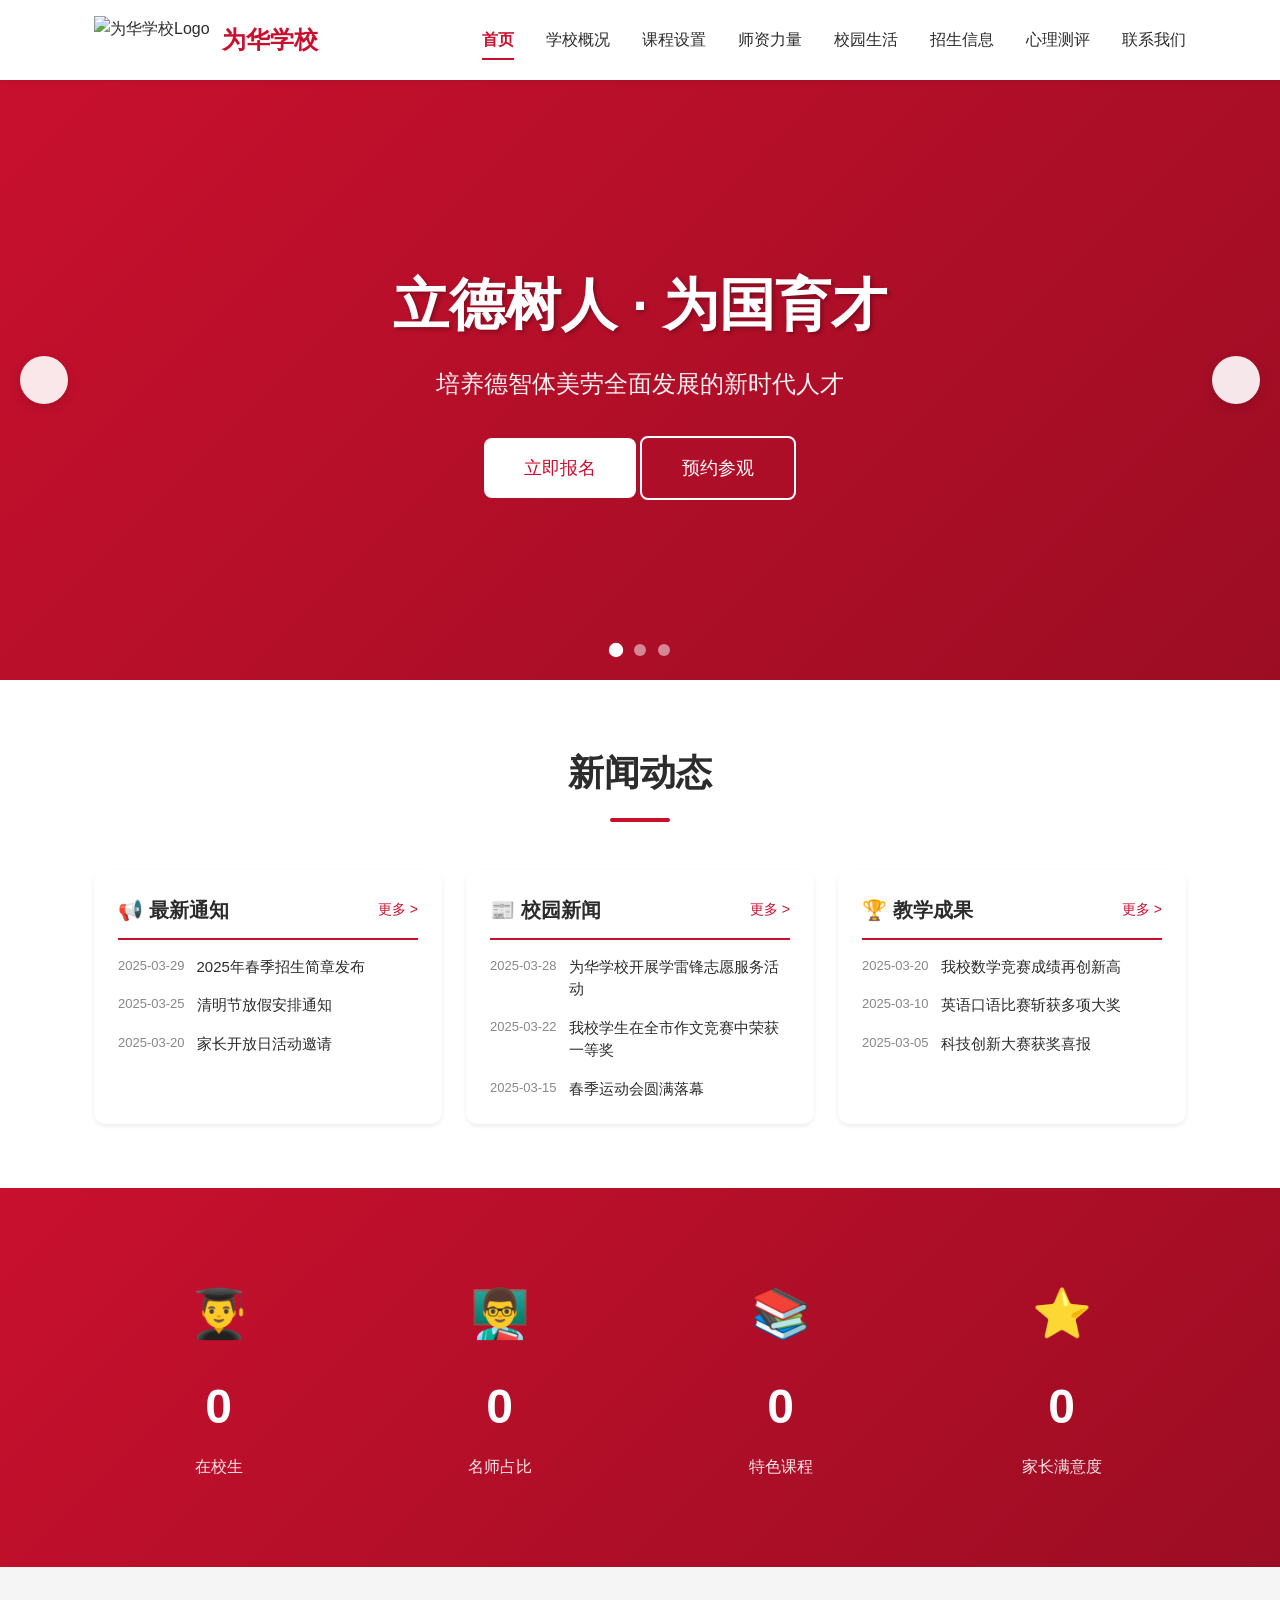
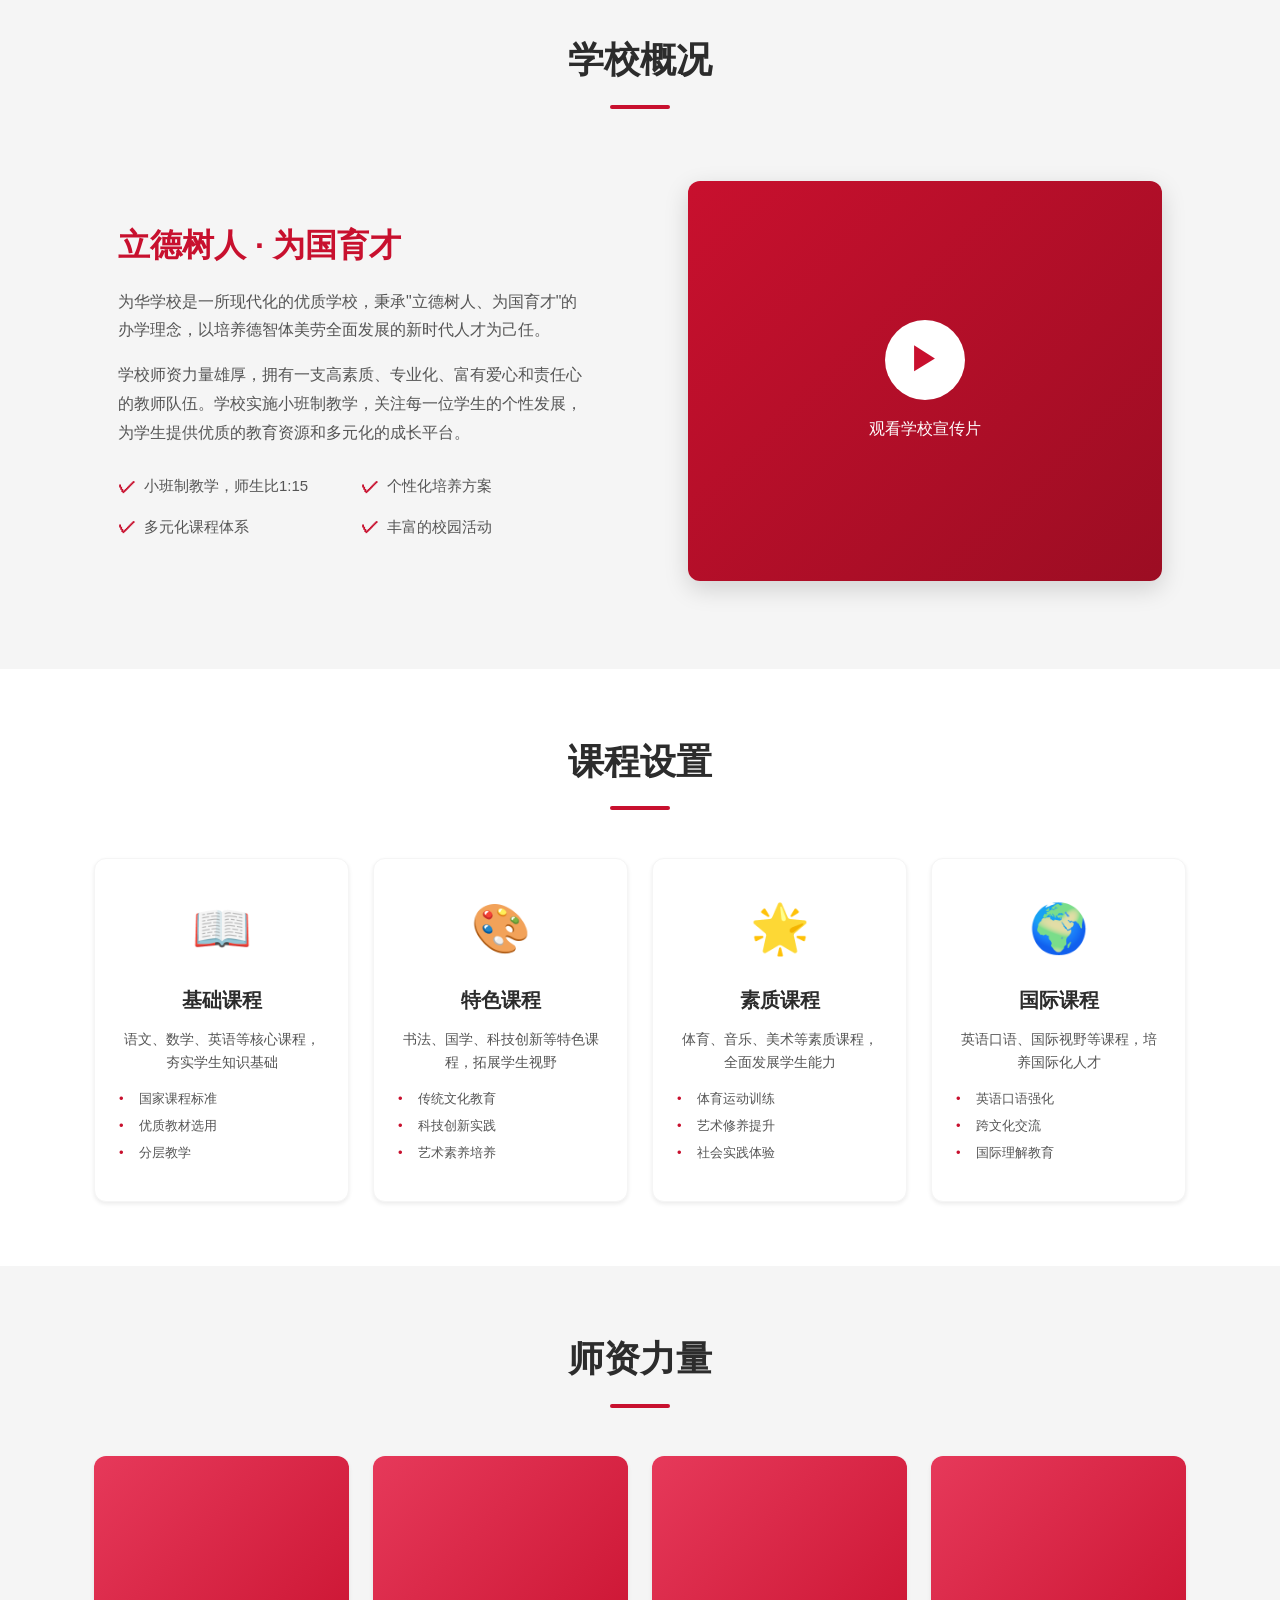
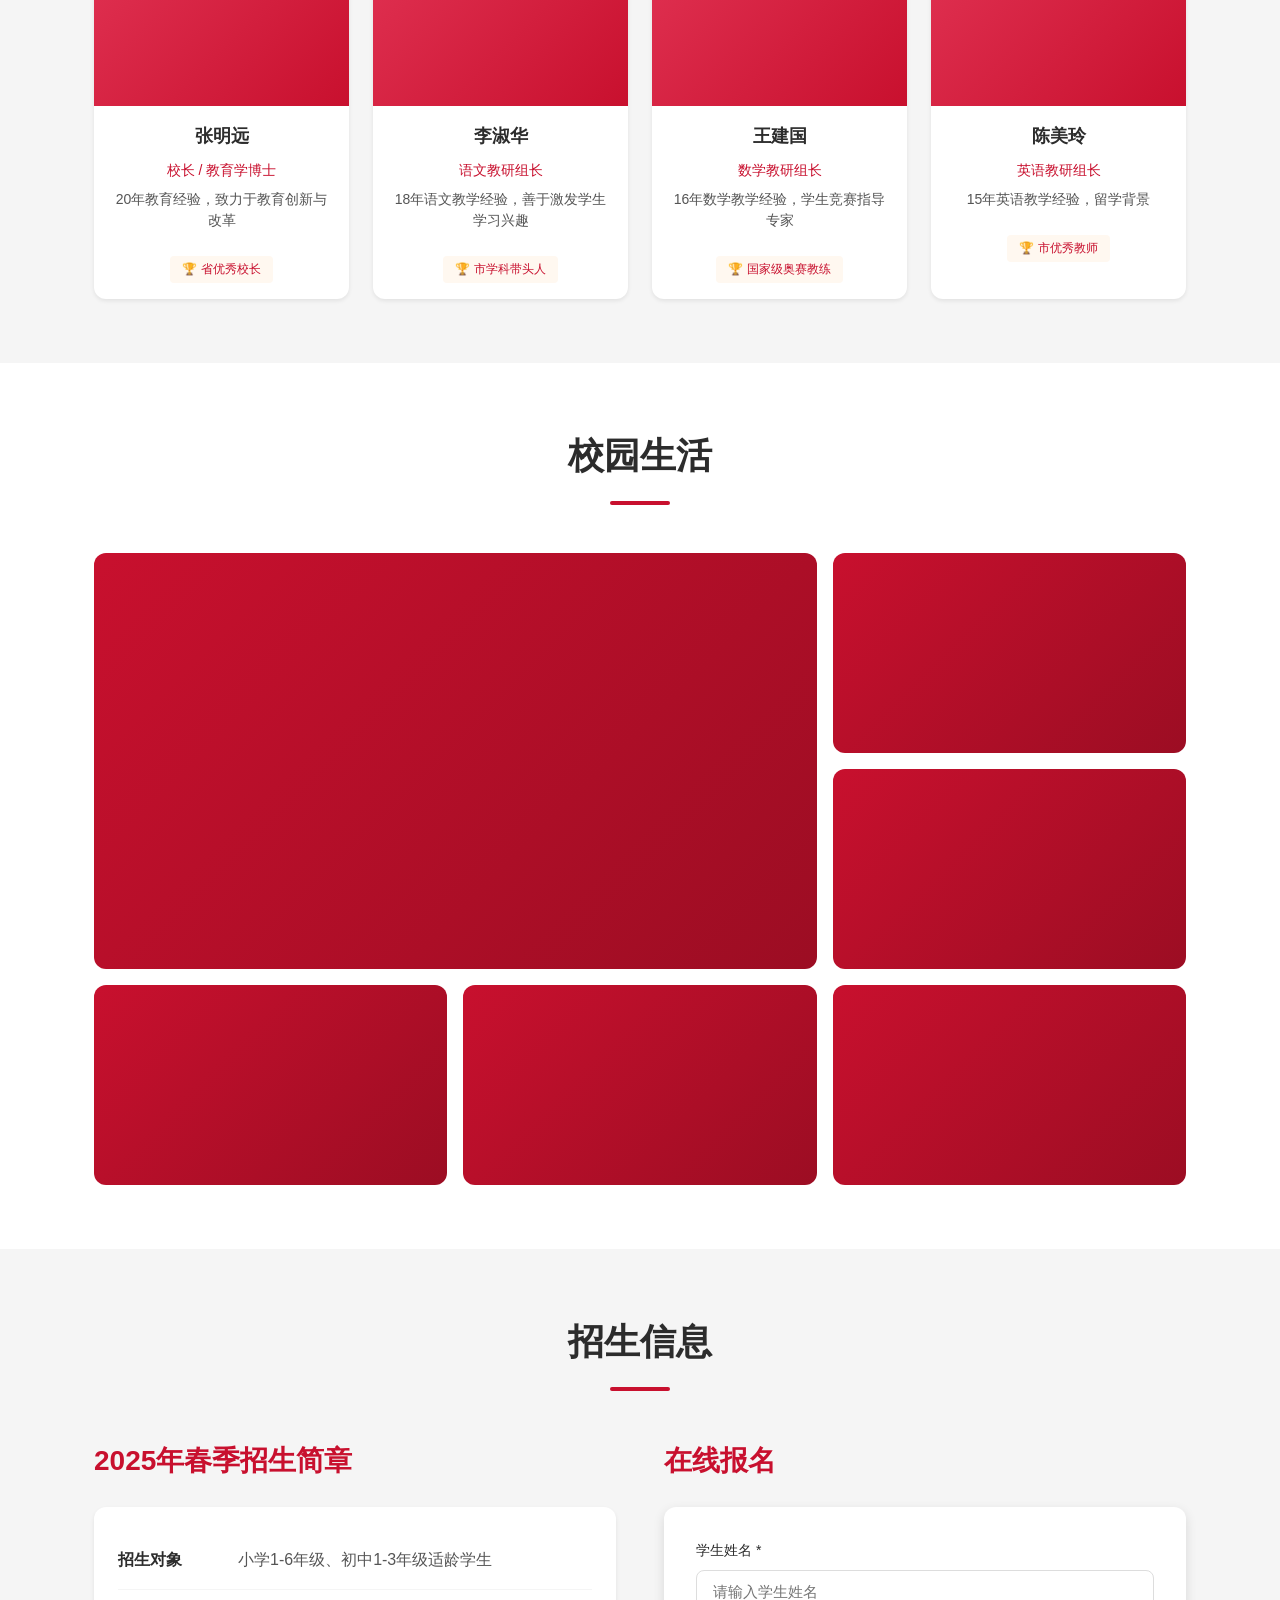
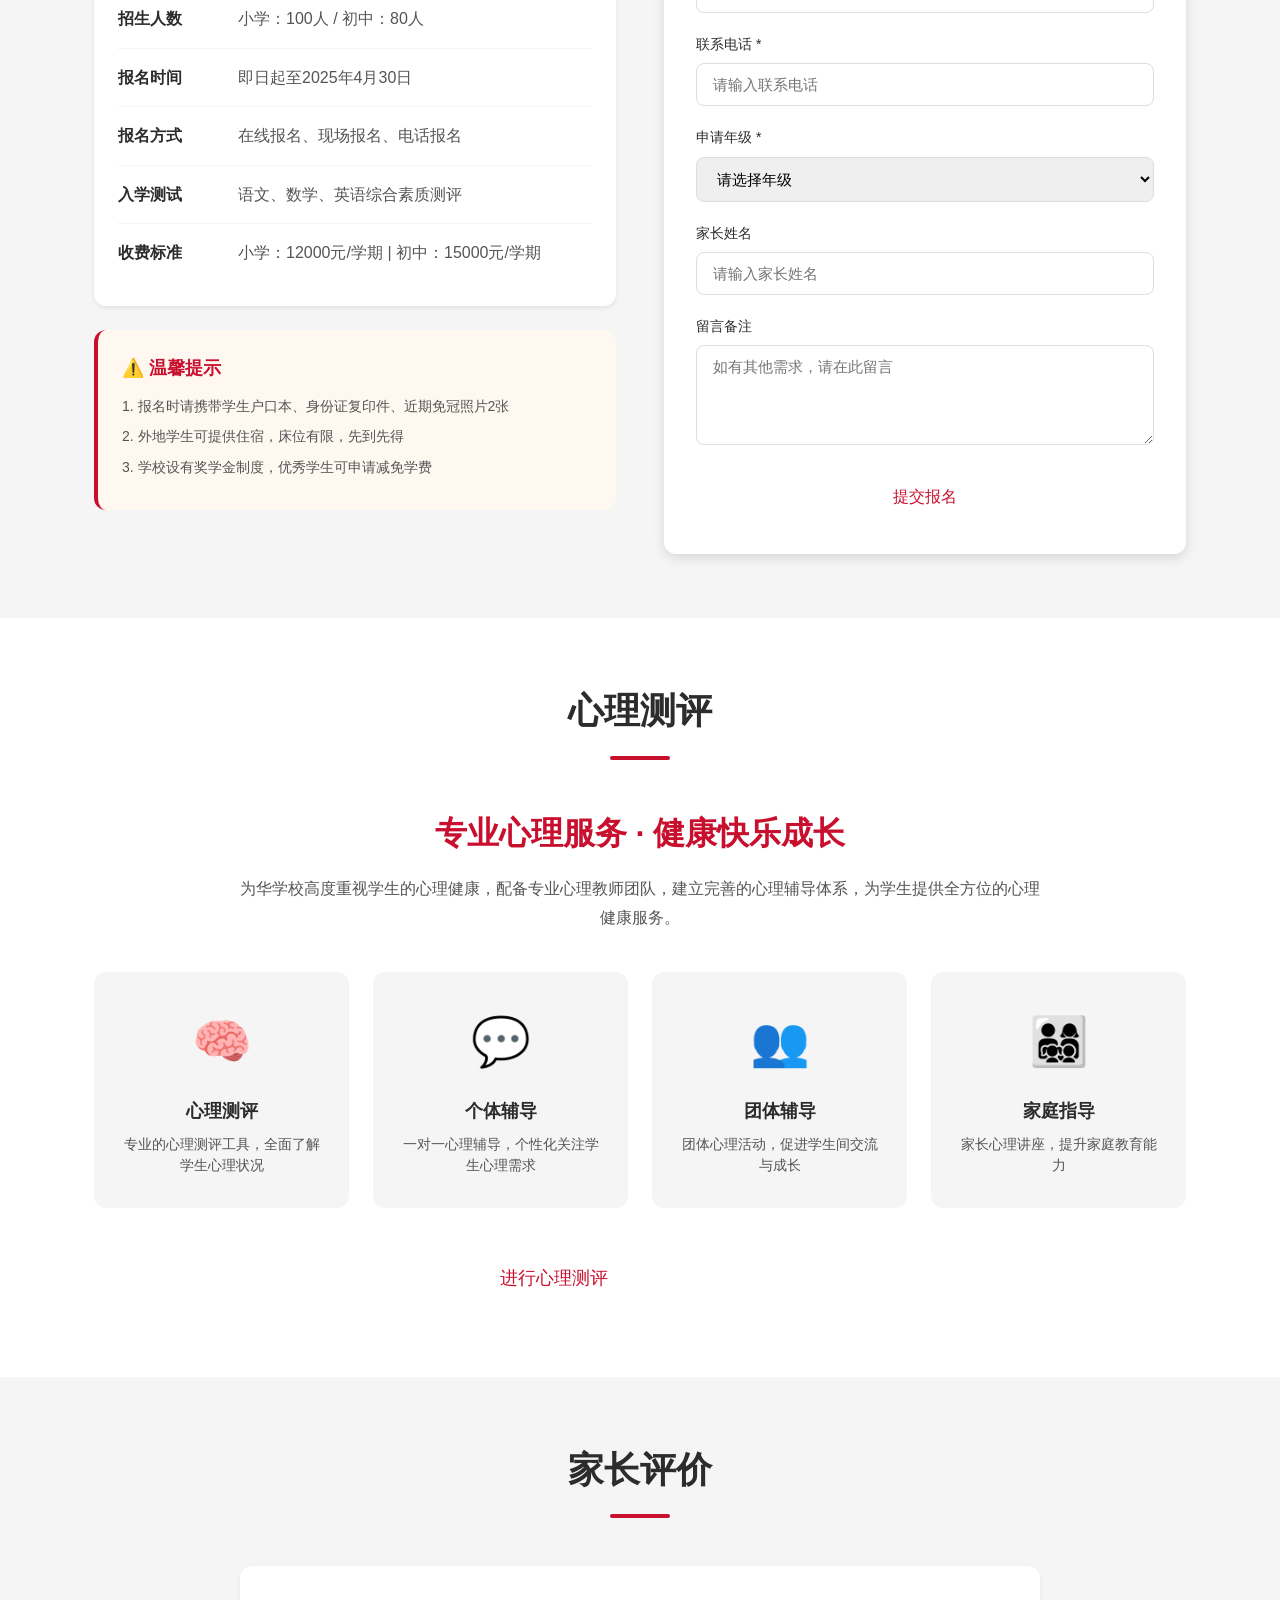
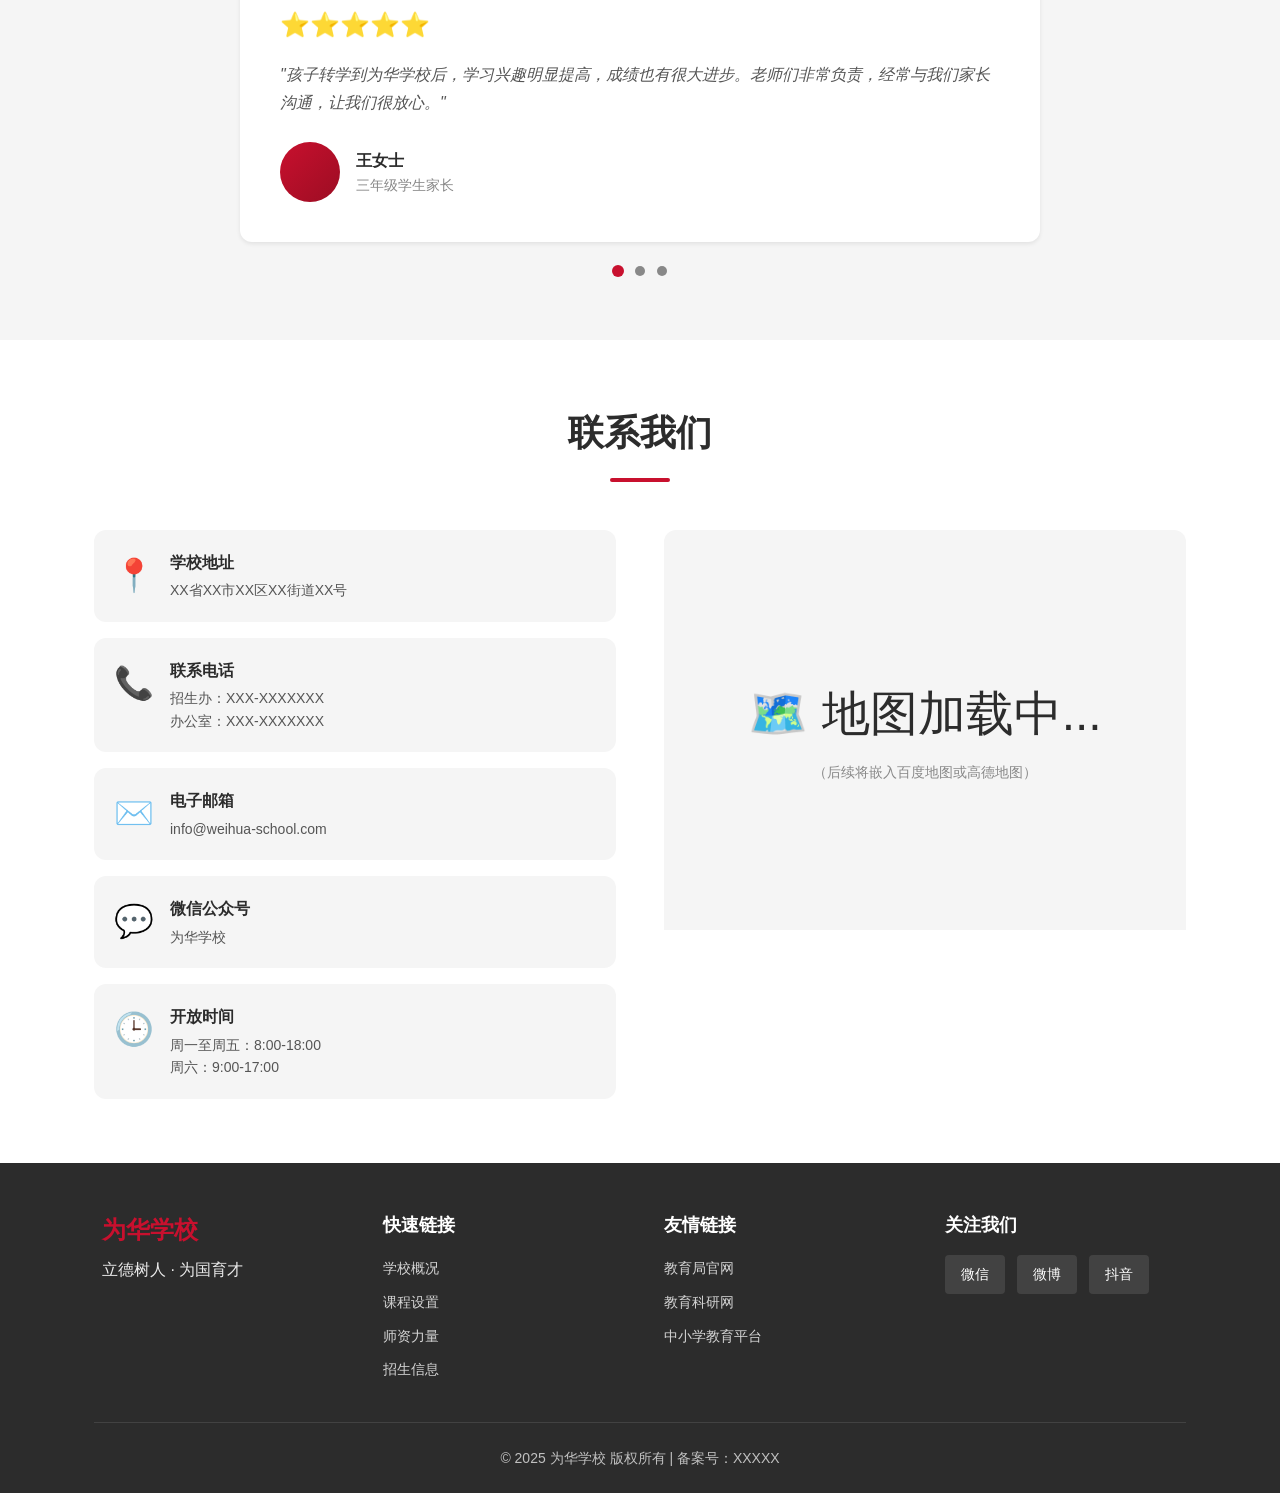
==== index.html @ 9721dfe8 "Initial commit: 为华学校官网" ====
<!DOCTYPE html>
<html lang="zh-CN">
<head>
    <meta charset="UTF-8">
    <meta name="viewport" content="width=device-width, initial-scale=1.0">
    <title>为华学校 - 立德树人 为国育才</title>
    <meta name="description" content="为华学校秉承立德树人、为国育才的办学理念，致力于培养德智体美劳全面发展的优秀人才。">
    <link rel="stylesheet" href="css/style.css">
    <link rel="stylesheet" href="css/animations.css">
    <link rel="stylesheet" href="css/responsive.css">
</head>
<body>
    <!-- 导航栏 -->
    <nav class="navbar">
        <div class="container">
            <div class="logo">
                <img src="为华logo（方形透明）.png" alt="为华学校Logo">
                <span class="logo-text">为华学校</span>
            </div>
            <ul class="nav-menu">
                <li><a href="#" class="nav-link active">首页</a></li>
                <li><a href="#" class="nav-link">学校概况</a></li>
                <li><a href="#" class="nav-link">课程设置</a></li>
                <li><a href="#" class="nav-link">师资力量</a></li>
                <li><a href="#" class="nav-link">校园生活</a></li>
                <li><a href="#" class="nav-link">招生信息</a></li>
                <li><a href="#" class="nav-link">心理测评</a></li>
                <li><a href="#" class="nav-link">联系我们</a></li>
            </ul>
            <button class="mobile-menu-btn">
                <span></span>
                <span></span>
                <span></span>
            </button>
        </div>
    </nav>

    <!-- 大幅轮播图 -->
    <section class="hero-slider">
        <div class="slider-container">
            <div class="slide active">
                <div class="slide-bg"></div>
                <div class="slide-content">
                    <h1 class="slide-title">立德树人 · 为国育才</h1>
                    <p class="slide-subtitle">培养德智体美劳全面发展的新时代人才</p>
                    <a href="#admissions" class="btn btn-primary btn-lg">立即报名</a>
                    <a href="#" class="btn btn-secondary btn-lg">预约参观</a>
                </div>
            </div>
            <div class="slide">
                <div class="slide-bg"></div>
                <div class="slide-content">
                    <h1 class="slide-title">优质教育 · 奠基未来</h1>
                    <p class="slide-subtitle">小班制教学，个性化培养，成就卓越人生</p>
                    <a href="#courses" class="btn btn-primary btn-lg">了解课程</a>
                    <a href="#" class="btn btn-secondary btn-lg">预约参观</a>
                </div>
            </div>
            <div class="slide">
                <div class="slide-bg"></div>
                <div class="slide-content">
                    <h1 class="slide-title">快乐成长 · 全面发展</h1>
                    <p class="slide-subtitle">丰富的校园活动，多元的成长平台</p>
                    <a href="#campus-life" class="btn btn-primary btn-lg">校园生活</a>
                    <a href="#" class="btn btn-secondary btn-lg">预约参观</a>
                </div>
            </div>
        </div>
        <div class="slider-dots">
            <span class="dot active"></span>
            <span class="dot"></span>
            <span class="dot"></span>
        </div>
        <div class="slider-arrows">
            <button class="arrow prev"><i></i></button>
            <button class="arrow next"><i></i></button>
        </div>
    </section>

    <!-- 新闻动态 -->
    <section class="news-section">
        <div class="container">
            <div class="section-header">
                <h2 class="section-title">新闻动态</h2>
                <div class="section-line"></div>
            </div>
            <div class="news-grid">
                <div class="news-column">
                    <div class="news-column-header">
                        <h3>📢 最新通知</h3>
                        <a href="#" class="more-link">更多 ></a>
                    </div>
                    <ul class="news-list">
                        <li class="news-item">
                            <span class="news-date">2025-03-29</span>
                            <a href="#" class="news-title">2025年春季招生简章发布</a>
                        </li>
                        <li class="news-item">
                            <span class="news-date">2025-03-25</span>
                            <a href="#" class="news-title">清明节放假安排通知</a>
                        </li>
                        <li class="news-item">
                            <span class="news-date">2025-03-20</span>
                            <a href="#" class="news-title">家长开放日活动邀请</a>
                        </li>
                    </ul>
                </div>
                <div class="news-column">
                    <div class="news-column-header">
                        <h3>📰 校园新闻</h3>
                        <a href="#" class="more-link">更多 ></a>
                    </div>
                    <ul class="news-list">
                        <li class="news-item">
                            <span class="news-date">2025-03-28</span>
                            <a href="#" class="news-title">为华学校开展学雷锋志愿服务活动</a>
                        </li>
                        <li class="news-item">
                            <span class="news-date">2025-03-22</span>
                            <a href="#" class="news-title">我校学生在全市作文竞赛中荣获一等奖</a>
                        </li>
                        <li class="news-item">
                            <span class="news-date">2025-03-15</span>
                            <a href="#" class="news-title">春季运动会圆满落幕</a>
                        </li>
                    </ul>
                </div>
                <div class="news-column">
                    <div class="news-column-header">
                        <h3>🏆 教学成果</h3>
                        <a href="#" class="more-link">更多 ></a>
                    </div>
                    <ul class="news-list">
                        <li class="news-item">
                            <span class="news-date">2025-03-20</span>
                            <a href="#" class="news-title">我校数学竞赛成绩再创新高</a>
                        </li>
                        <li class="news-item">
                            <span class="news-date">2025-03-10</span>
                            <a href="#" class="news-title">英语口语比赛斩获多项大奖</a>
                        </li>
                        <li class="news-item">
                            <span class="news-date">2025-03-05</span>
                            <a href="#" class="news-title">科技创新大赛获奖喜报</a>
                        </li>
                    </ul>
                </div>
            </div>
        </div>
    </section>

    <!-- 数据展示 -->
    <section class="stats-section">
        <div class="container">
            <div class="stats-grid">
                <div class="stat-card">
                    <div class="stat-icon">👨‍🎓</div>
                    <div class="stat-number" data-target="500">0</div>
                    <div class="stat-label">在校生</div>
                </div>
                <div class="stat-card">
                    <div class="stat-icon">👨‍🏫</div>
                    <div class="stat-number" data-target="100">0</div>
                    <div class="stat-label">名师占比</div>
                </div>
                <div class="stat-card">
                    <div class="stat-icon">📚</div>
                    <div class="stat-number" data-target="50">0</div>
                    <div class="stat-label">特色课程</div>
                </div>
                <div class="stat-card">
                    <div class="stat-icon">⭐</div>
                    <div class="stat-number" data-target="98">0</div>
                    <div class="stat-label">家长满意度</div>
                </div>
            </div>
        </div>
    </section>

    <!-- 学校简介 -->
    <section class="about-section">
        <div class="container">
            <div class="section-header">
                <h2 class="section-title">学校概况</h2>
                <div class="section-line"></div>
            </div>
            <div class="about-content">
                <div class="about-text">
                    <h3 class="about-subtitle">立德树人 · 为国育才</h3>
                    <p>为华学校是一所现代化的优质学校，秉承"立德树人、为国育才"的办学理念，以培养德智体美劳全面发展的新时代人才为己任。</p>
                    <p>学校师资力量雄厚，拥有一支高素质、专业化、富有爱心和责任心的教师队伍。学校实施小班制教学，关注每一位学生的个性发展，为学生提供优质的教育资源和多元化的成长平台。</p>
                    <div class="about-features">
                        <div class="feature-item">
                            <span class="feature-icon">✓</span>
                            <span>小班制教学，师生比1:15</span>
                        </div>
                        <div class="feature-item">
                            <span class="feature-icon">✓</span>
                            <span>个性化培养方案</span>
                        </div>
                        <div class="feature-item">
                            <span class="feature-icon">✓</span>
                            <span>多元化课程体系</span>
                        </div>
                        <div class="feature-item">
                            <span class="feature-icon">✓</span>
                            <span>丰富的校园活动</span>
                        </div>
                    </div>
                </div>
                <div class="about-video">
                    <div class="video-placeholder">
                        <div class="play-button">▶</div>
                        <p>观看学校宣传片</p>
                    </div>
                </div>
            </div>
        </div>
    </section>

    <!-- 课程体系 -->
    <section class="courses-section">
        <div class="container">
            <div class="section-header">
                <h2 class="section-title">课程设置</h2>
                <div class="section-line"></div>
            </div>
            <div class="courses-grid">
                <div class="course-card">
                    <div class="course-icon">📖</div>
                    <h3 class="course-title">基础课程</h3>
                    <p class="course-desc">语文、数学、英语等核心课程，夯实学生知识基础</p>
                    <ul class="course-list">
                        <li>国家课程标准</li>
                        <li>优质教材选用</li>
                        <li>分层教学</li>
                    </ul>
                </div>
                <div class="course-card">
                    <div class="course-icon">🎨</div>
                    <h3 class="course-title">特色课程</h3>
                    <p class="course-desc">书法、国学、科技创新等特色课程，拓展学生视野</p>
                    <ul class="course-list">
                        <li>传统文化教育</li>
                        <li>科技创新实践</li>
                        <li>艺术素养培养</li>
                    </ul>
                </div>
                <div class="course-card">
                    <div class="course-icon">🌟</div>
                    <h3 class="course-title">素质课程</h3>
                    <p class="course-desc">体育、音乐、美术等素质课程，全面发展学生能力</p>
                    <ul class="course-list">
                        <li>体育运动训练</li>
                        <li>艺术修养提升</li>
                        <li>社会实践体验</li>
                    </ul>
                </div>
                <div class="course-card">
                    <div class="course-icon">🌍</div>
                    <h3 class="course-title">国际课程</h3>
                    <p class="course-desc">英语口语、国际视野等课程，培养国际化人才</p>
                    <ul class="course-list">
                        <li>英语口语强化</li>
                        <li>跨文化交流</li>
                        <li>国际理解教育</li>
                    </ul>
                </div>
            </div>
        </div>
    </section>

    <!-- 师资力量 -->
    <section class="teachers-section">
        <div class="container">
            <div class="section-header">
                <h2 class="section-title">师资力量</h2>
                <div class="section-line"></div>
            </div>
            <div class="teachers-grid">
                <div class="teacher-card">
                    <div class="teacher-photo"></div>
                    <h3 class="teacher-name">张明远</h3>
                    <p class="teacher-title">校长 / 教育学博士</p>
                    <p class="teacher-desc">20年教育经验，致力于教育创新与改革</p>
                    <div class="teacher-awards">
                        <span>🏆 省优秀校长</span>
                    </div>
                </div>
                <div class="teacher-card">
                    <div class="teacher-photo"></div>
                    <h3 class="teacher-name">李淑华</h3>
                    <p class="teacher-title">语文教研组长</p>
                    <p class="teacher-desc">18年语文教学经验，善于激发学生学习兴趣</p>
                    <div class="teacher-awards">
                        <span>🏆 市学科带头人</span>
                    </div>
                </div>
                <div class="teacher-card">
                    <div class="teacher-photo"></div>
                    <h3 class="teacher-name">王建国</h3>
                    <p class="teacher-title">数学教研组长</p>
                    <p class="teacher-desc">16年数学教学经验，学生竞赛指导专家</p>
                    <div class="teacher-awards">
                        <span>🏆 国家级奥赛教练</span>
                    </div>
                </div>
                <div class="teacher-card">
                    <div class="teacher-photo"></div>
                    <h3 class="teacher-name">陈美玲</h3>
                    <p class="teacher-title">英语教研组长</p>
                    <p class="teacher-desc">15年英语教学经验，留学背景</p>
                    <div class="teacher-awards">
                        <span>🏆 市优秀教师</span>
                    </div>
                </div>
            </div>
        </div>
    </section>

    <!-- 校园生活 -->
    <section class="campus-life-section">
        <div class="container">
            <div class="section-header">
                <h2 class="section-title">校园生活</h2>
                <div class="section-line"></div>
            </div>
            <div class="campus-gallery">
                <div class="gallery-item large">
                    <div class="gallery-image"></div>
                    <div class="gallery-caption">春季运动会</div>
                </div>
                <div class="gallery-item">
                    <div class="gallery-image"></div>
                    <div class="gallery-caption">文艺汇演</div>
                </div>
                <div class="gallery-item">
                    <div class="gallery-image"></div>
                    <div class="gallery-caption">科技创新大赛</div>
                </div>
                <div class="gallery-item">
                    <div class="gallery-image"></div>
                    <div class="gallery-caption">国学诵读</div>
                </div>
                <div class="gallery-item">
                    <div class="gallery-image"></div>
                    <div class="gallery-caption">社团活动</div>
                </div>
                <div class="gallery-item">
                    <div class="gallery-image"></div>
                    <div class="gallery-caption">社会实践</div>
                </div>
            </div>
        </div>
    </section>

    <!-- 招生信息 -->
    <section class="admissions-section" id="admissions">
        <div class="container">
            <div class="section-header">
                <h2 class="section-title">招生信息</h2>
                <div class="section-line"></div>
            </div>
            <div class="admissions-content">
                <div class="admissions-info">
                    <h3 class="admissions-subtitle">2025年春季招生简章</h3>
                    <div class="admissions-table">
                        <div class="table-row">
                            <div class="table-label">招生对象</div>
                            <div class="table-value">小学1-6年级、初中1-3年级适龄学生</div>
                        </div>
                        <div class="table-row">
                            <div class="table-label">招生人数</div>
                            <div class="table-value">小学：100人 / 初中：80人</div>
                        </div>
                        <div class="table-row">
                            <div class="table-label">报名时间</div>
                            <div class="table-value">即日起至2025年4月30日</div>
                        </div>
                        <div class="table-row">
                            <div class="table-label">报名方式</div>
                            <div class="table-value">在线报名、现场报名、电话报名</div>
                        </div>
                        <div class="table-row">
                            <div class="table-label">入学测试</div>
                            <div class="table-value">语文、数学、英语综合素质测评</div>
                        </div>
                        <div class="table-row">
                            <div class="table-label">收费标准</div>
                            <div class="table-value">小学：12000元/学期 | 初中：15000元/学期</div>
                        </div>
                    </div>
                    <div class="admissions-notice">
                        <h4 class="notice-title">⚠️ 温馨提示</h4>
                        <p>1. 报名时请携带学生户口本、身份证复印件、近期免冠照片2张</p>
                        <p>2. 外地学生可提供住宿，床位有限，先到先得</p>
                        <p>3. 学校设有奖学金制度，优秀学生可申请减免学费</p>
                    </div>
                </div>
                <div class="admissions-form">
                    <h3 class="admissions-subtitle">在线报名</h3>
                    <form class="form">
                        <div class="form-group">
                            <label class="form-label">学生姓名 *</label>
                            <input type="text" class="form-input" placeholder="请输入学生姓名" required>
                        </div>
                        <div class="form-group">
                            <label class="form-label">联系电话 *</label>
                            <input type="tel" class="form-input" placeholder="请输入联系电话" required>
                        </div>
                        <div class="form-group">
                            <label class="form-label">申请年级 *</label>
                            <select class="form-select" required>
                                <option value="">请选择年级</option>
                                <option value="grade1">小学一年级</option>
                                <option value="grade2">小学二年级</option>
                                <option value="grade3">小学三年级</option>
                                <option value="grade4">小学四年级</option>
                                <option value="grade5">小学五年级</option>
                                <option value="grade6">小学六年级</option>
                                <option value="grade7">初中一年级</option>
                                <option value="grade8">初中二年级</option>
                                <option value="grade9">初中三年级</option>
                            </select>
                        </div>
                        <div class="form-group">
                            <label class="form-label">家长姓名</label>
                            <input type="text" class="form-input" placeholder="请输入家长姓名">
                        </div>
                        <div class="form-group">
                            <label class="form-label">留言备注</label>
                            <textarea class="form-textarea" placeholder="如有其他需求，请在此留言"></textarea>
                        </div>
                        <button type="submit" class="btn btn-primary btn-block">提交报名</button>
                    </form>
                </div>
            </div>
        </div>
    </section>

    <!-- 心理健康 -->
    <section class="psych-section">
        <div class="container">
            <div class="section-header">
                <h2 class="section-title">心理测评</h2>
                <div class="section-line"></div>
            </div>
            <div class="psych-content">
                <div class="psych-intro">
                    <h3 class="psych-subtitle">专业心理服务 · 健康快乐成长</h3>
                    <p>为华学校高度重视学生的心理健康，配备专业心理教师团队，建立完善的心理辅导体系，为学生提供全方位的心理健康服务。</p>
                </div>
                <div class="psych-features">
                    <div class="psych-feature">
                        <div class="psych-icon">🧠</div>
                        <h4 class="psych-feature-title">心理测评</h4>
                        <p class="psych-feature-desc">专业的心理测评工具，全面了解学生心理状况</p>
                    </div>
                    <div class="psych-feature">
                        <div class="psych-icon">💬</div>
                        <h4 class="psych-feature-title">个体辅导</h4>
                        <p class="psych-feature-desc">一对一心理辅导，个性化关注学生心理需求</p>
                    </div>
                    <div class="psych-feature">
                        <div class="psych-icon">👥</div>
                        <h4 class="psych-feature-title">团体辅导</h4>
                        <p class="psych-feature-desc">团体心理活动，促进学生间交流与成长</p>
                    </div>
                    <div class="psych-feature">
                        <div class="psych-icon">👨‍👩‍👧‍👦</div>
                        <h4 class="psych-feature-title">家庭指导</h4>
                        <p class="psych-feature-desc">家长心理讲座，提升家庭教育能力</p>
                    </div>
                </div>
                <div class="psych-cta">
                    <a href="#" class="btn btn-primary btn-lg">进行心理测评</a>
                    <a href="#" class="btn btn-secondary btn-lg">预约咨询</a>
                </div>
            </div>
        </div>
    </section>

    <!-- 家长评价 -->
    <section class="reviews-section">
        <div class="container">
            <div class="section-header">
                <h2 class="section-title">家长评价</h2>
                <div class="section-line"></div>
            </div>
            <div class="reviews-slider">
                <div class="review-card active">
                    <div class="review-stars">⭐⭐⭐⭐⭐</div>
                    <p class="review-text">"孩子转学到为华学校后，学习兴趣明显提高，成绩也有很大进步。老师们非常负责，经常与我们家长沟通，让我们很放心。"</p>
                    <div class="review-author">
                        <div class="review-avatar"></div>
                        <div class="review-info">
                            <div class="review-name">王女士</div>
                            <div class="review-role">三年级学生家长</div>
                        </div>
                    </div>
                </div>
                <div class="review-card">
                    <div class="review-stars">⭐⭐⭐⭐⭐</div>
                    <p class="review-text">"学校的心理辅导工作做得非常好，孩子之前比较内向，现在变得开朗自信了很多。感谢学校老师的耐心引导！"</p>
                    <div class="review-author">
                        <div class="review-avatar"></div>
                        <div class="review-info">
                            <div class="review-name">李先生</div>
                            <div class="review-role">五年级学生家长</div>
                        </div>
                    </div>
                </div>
                <div class="review-card">
                    <div class="review-stars">⭐⭐⭐⭐⭐</div>
                    <p class="review-text">"学校的课程设置很丰富，不仅注重学习成绩，还培养孩子的综合素质。孩子在学校的各种活动中收获很多。"</p>
                    <div class="review-author">
                        <div class="review-avatar"></div>
                        <div class="review-info">
                            <div class="review-name">张女士</div>
                            <div class="review-role">初中二年级学生家长</div>
                        </div>
                    </div>
                </div>
            </div>
            <div class="reviews-dots">
                <span class="review-dot active"></span>
                <span class="review-dot"></span>
                <span class="review-dot"></span>
            </div>
        </div>
    </section>

    <!-- 联系我们 -->
    <section class="contact-section">
        <div class="container">
            <div class="section-header">
                <h2 class="section-title">联系我们</h2>
                <div class="section-line"></div>
            </div>
            <div class="contact-content">
                <div class="contact-info">
                    <div class="contact-item">
                        <div class="contact-icon">📍</div>
                        <div class="contact-text">
                            <h4>学校地址</h4>
                            <p>XX省XX市XX区XX街道XX号</p>
                        </div>
                    </div>
                    <div class="contact-item">
                        <div class="contact-icon">📞</div>
                        <div class="contact-text">
                            <h4>联系电话</h4>
                            <p>招生办：XXX-XXXXXXX</p>
                            <p>办公室：XXX-XXXXXXX</p>
                        </div>
                    </div>
                    <div class="contact-item">
                        <div class="contact-icon">✉️</div>
                        <div class="contact-text">
                            <h4>电子邮箱</h4>
                            <p>info@weihua-school.com</p>
                        </div>
                    </div>
                    <div class="contact-item">
                        <div class="contact-icon">💬</div>
                        <div class="contact-text">
                            <h4>微信公众号</h4>
                            <p>为华学校</p>
                        </div>
                    </div>
                    <div class="contact-item">
                        <div class="contact-icon">🕒</div>
                        <div class="contact-text">
                            <h4>开放时间</h4>
                            <p>周一至周五：8:00-18:00</p>
                            <p>周六：9:00-17:00</p>
                        </div>
                    </div>
                </div>
                <div class="contact-map">
                    <div class="map-placeholder">
                        <p>🗺️ 地图加载中...</p>
                        <p class="map-hint">（后续将嵌入百度地图或高德地图）</p>
                    </div>
                </div>
            </div>
        </div>
    </section>

    <!-- 底部 -->
    <footer class="footer">
        <div class="container">
            <div class="footer-content">
                <div class="footer-section">
                    <h3 class="footer-title">为华学校</h3>
                    <p class="footer-desc">立德树人 · 为国育才</p>
                </div>
                <div class="footer-section">
                    <h4 class="footer-heading">快速链接</h4>
                    <ul class="footer-links">
                        <li><a href="#">学校概况</a></li>
                        <li><a href="#">课程设置</a></li>
                        <li><a href="#">师资力量</a></li>
                        <li><a href="#">招生信息</a></li>
                    </ul>
                </div>
                <div class="footer-section">
                    <h4 class="footer-heading">友情链接</h4>
                    <ul class="footer-links">
                        <li><a href="#">教育局官网</a></li>
                        <li><a href="#">教育科研网</a></li>
                        <li><a href="#">中小学教育平台</a></li>
                    </ul>
                </div>
                <div class="footer-section">
                    <h4 class="footer-heading">关注我们</h4>
                    <div class="footer-social">
                        <a href="#" class="social-link">微信</a>
                        <a href="#" class="social-link">微博</a>
                        <a href="#" class="social-link">抖音</a>
                    </div>
                </div>
            </div>
            <div class="footer-bottom">
                <p>&copy; 2025 为华学校 版权所有 | 备案号：XXXXX</p>
            </div>
        </div>
    </footer>

    <script src="js/slider.js"></script>
    <script src="js/counter.js"></script>
    <script>
        // 移动端菜单切换
        const mobileMenuBtn = document.querySelector('.mobile-menu-btn');
        const navMenu = document.querySelector('.nav-menu');
        
        mobileMenuBtn.addEventListener('click', () => {
            navMenu.classList.toggle('active');
            mobileMenuBtn.classList.toggle('active');
        });

        // 平滑滚动
        document.querySelectorAll('a[href^="#"]').forEach(anchor => {
            anchor.addEventListener('click', function (e) {
                e.preventDefault();
                const target = document.querySelector(this.getAttribute('href'));
                if (target) {
                    target.scrollIntoView({
                        behavior: 'smooth',
                        block: 'start'
                    });
                }
            });
        });

        // 导航栏滚动效果
        window.addEventListener('scroll', () => {
            const navbar = document.querySelector('.navbar');
            if (window.scrollY > 100) {
                navbar.classList.add('scrolled');
            } else {
                navbar.classList.remove('scrolled');
            }
        });

        // 表单提交
        document.querySelector('.form').addEventListener('submit', function(e) {
            e.preventDefault();
            alert('报名信息提交成功！我们将尽快与您联系。');
            this.reset();
        });

        // 评价轮播
        const reviewCards = document.querySelectorAll('.review-card');
        const reviewDots = document.querySelectorAll('.review-dot');
        let currentReview = 0;

        function showReview(index) {
            reviewCards.forEach((card, i) => {
                card.classList.toggle('active', i === index);
            });
            reviewDots.forEach((dot, i) => {
                dot.classList.toggle('active', i === index);
            });
        }

        reviewDots.forEach((dot, index) => {
            dot.addEventListener('click', () => {
                currentReview = index;
                showReview(currentReview);
            });
        });

        setInterval(() => {
            currentReview = (currentReview + 1) % reviewCards.length;
            showReview(currentReview);
        }, 5000);
    </script>
</body>
</html>
---- css/style.css ----
/* VI配色系统 */
:root {
    /* VI主色 - 中国红（标准国旗红） */
    --vi-red: #C8102E;
    --vi-red-dark: #9C0D23;
    --vi-red-light: #E6395A;
    --vi-gold: #FFD700;
    
    /* 中性色 */
    --text-dark: #2C2C2C;
    --text-medium: #555555;
    --text-light: #888888;
    --bg-light: #F5F5F5;
    --bg-white: #FFFFFF;
    
    /* 辅助色 */
    --vi-red-bg: #FFF8F0;
    --vi-red-hover: #c97a35;
    
    /* 字体 */
    --font-family: "Microsoft YaHei", "PingFang SC", sans-serif;
    
    /* 间距 */
    --spacing-xs: 4px;
    --spacing-sm: 8px;
    --spacing-md: 16px;
    --spacing-lg: 32px;
    --spacing-xl: 48px;
    --spacing-2xl: 64px;
    
    /* 圆角 */
    --border-radius-sm: 4px;
    --border-radius-md: 8px;
    --border-radius-lg: 12px;
    --border-radius-xl: 16px;
    
    /* 阴影 */
    --shadow-sm: 0 2px 4px rgba(0,0,0,0.08);
    --shadow-md: 0 4px 12px rgba(0,0,0,0.12);
    --shadow-lg: 0 8px 24px rgba(0,0,0,0.15);
}

/* 全局样式 */
* {
    margin: 0;
    padding: 0;
    box-sizing: border-box;
}

html {
    scroll-behavior: smooth;
}

body {
    font-family: var(--font-family);
    color: var(--text-dark);
    line-height: 1.6;
    background: var(--bg-white);
    overflow-x: hidden;
}

a {
    text-decoration: none;
    color: inherit;
}

img {
    max-width: 100%;
    display: block;
}

ul {
    list-style: none;
}

.container {
    max-width: 1200px;
    margin: 0 auto;
    padding: 0 24px;
}

/* ========== 顶部导航 ========== */
.navbar {
    position: fixed;
    top: 0;
    left: 0;
    right: 0;
    background: white;
    box-shadow: var(--shadow-sm);
    z-index: 1000;
    padding: 16px 0;
    transition: all 0.3s ease;
}

.navbar.scrolled {
    padding: 12px 0;
    box-shadow: var(--shadow-md);
}

.navbar .container {
    display: flex;
    justify-content: space-between;
    align-items: center;
}

.logo {
    display: flex;
    align-items: center;
    gap: 12px;
}

.logo img {
    height: 48px;
    width: auto;
}

.logo-text {
    font-size: 24px;
    font-weight: bold;
    color: var(--vi-red);
}

.nav-menu {
    display: flex;
    gap: 32px;
    align-items: center;
}

.nav-link {
    font-size: 16px;
    color: var(--text-dark);
    position: relative;
    padding: 8px 0;
    transition: all 0.3s ease;
}

.nav-link:hover {
    color: var(--vi-red);
}

.nav-link.active {
    color: var(--vi-red);
    font-weight: bold;
}

.mobile-menu-btn {
    display: none;
    flex-direction: column;
    justify-content: space-between;
    width: 30px;
    height: 24px;
    cursor: pointer;
    background: none;
    border: none;
}

.mobile-menu-btn span {
    display: block;
    width: 100%;
    height: 2px;
    background: var(--text-dark);
    transition: all 0.3s ease;
}

/* ========== 大幅轮播图 ========== */
.hero-slider {
    position: relative;
    height: 600px;
    overflow: hidden;
    margin-top: 80px;
}

.slider-container {
    position: relative;
    height: 100%;
}

.slide {
    position: absolute;
    top: 0;
    left: 0;
    width: 100%;
    height: 100%;
    opacity: 0;
    transition: opacity 0.8s ease-in-out;
    display: flex;
    align-items: center;
    justify-content: center;
}

.slide.active {
    opacity: 1;
}

.slide-bg {
    position: absolute;
    top: 0;
    left: 0;
    width: 100%;
    height: 100%;
    background: linear-gradient(135deg, var(--vi-red) 0%, var(--vi-red-dark) 100%);
    z-index: 1;
}

.slide-content {
    position: relative;
    z-index: 2;
    text-align: center;
    color: white;
    padding: 0 20px;
}

.slide-title {
    font-size: 56px;
    font-weight: bold;
    margin-bottom: 16px;
    text-shadow: 2px 2px 4px rgba(0,0,0,0.3);
}

.slide-subtitle {
    font-size: 24px;
    margin-bottom: 32px;
    opacity: 0.95;
}

.slider-arrows {
    position: absolute;
    top: 50%;
    left: 0;
    right: 0;
    transform: translateY(-50%);
    display: flex;
    justify-content: space-between;
    padding: 0 20px;
    z-index: 3;
    pointer-events: none;
}

.arrow {
    width: 48px;
    height: 48px;
    background: rgba(255, 255, 255, 0.9);
    border-radius: 50%;
    border: none;
    cursor: pointer;
    display: flex;
    align-items: center;
    justify-content: center;
    font-size: 24px;
    box-shadow: var(--shadow-md);
    transition: all 0.3s ease;
    pointer-events: auto;
}

.arrow:hover {
    background: white;
    transform: scale(1.1);
}

.slider-dots {
    position: absolute;
    bottom: 24px;
    left: 50%;
    transform: translateX(-50%);
    display: flex;
    gap: 12px;
    z-index: 3;
}

.dot {
    width: 12px;
    height: 12px;
    border-radius: 50%;
    background: rgba(255, 255, 255, 0.5);
    cursor: pointer;
    transition: all 0.3s ease;
}

.dot.active {
    background: white;
    transform: scale(1.2);
}

.dot:hover {
    background: white;
}

/* ========== 新闻动态 ========== */
.news-section {
    padding: var(--spacing-2xl) 0;
    background: var(--bg-white);
}

.section-header {
    text-align: center;
    margin-bottom: var(--spacing-xl);
}

.section-title {
    font-size: 36px;
    font-weight: bold;
    color: var(--text-dark);
    margin-bottom: 16px;
}

.section-line {
    width: 60px;
    height: 4px;
    background: var(--vi-red);
    margin: 0 auto;
    border-radius: var(--border-radius-sm);
}

.news-grid {
    display: grid;
    grid-template-columns: repeat(3, 1fr);
    gap: 24px;
}

.news-column {
    background: white;
    border-radius: var(--border-radius-lg);
    padding: 24px;
    box-shadow: var(--shadow-sm);
}

.news-column-header {
    display: flex;
    justify-content: space-between;
    align-items: center;
    margin-bottom: 16px;
    padding-bottom: 12px;
    border-bottom: 2px solid var(--vi-red);
}

.news-column-header h3 {
    font-size: 20px;
    color: var(--text-dark);
}

.more-link {
    font-size: 14px;
    color: var(--vi-red);
    transition: all 0.3s ease;
}

.more-link:hover {
    color: var(--vi-red-dark);
}

.news-list {
    display: flex;
    flex-direction: column;
    gap: 16px;
}

.news-item {
    display: flex;
    gap: 12px;
    align-items: flex-start;
}

.news-date {
    font-size: 13px;
    color: var(--text-light);
    white-space: nowrap;
    flex-shrink: 0;
}

.news-title {
    font-size: 15px;
    color: var(--text-dark);
    line-height: 1.5;
    transition: all 0.3s ease;
}

.news-title:hover {
    color: var(--vi-red);
}

/* ========== 数据展示 ========== */
.stats-section {
    padding: var(--spacing-2xl) 0;
    background: linear-gradient(135deg, var(--vi-red) 0%, var(--vi-red-dark) 100%);
    color: white;
}

.stats-grid {
    display: grid;
    grid-template-columns: repeat(4, 1fr);
    gap: 32px;
}

.stat-card {
    text-align: center;
    padding: 24px;
}

.stat-icon {
    font-size: 48px;
    margin-bottom: 16px;
}

.stat-number {
    font-size: 48px;
    font-weight: bold;
    margin-bottom: 8px;
}

.stat-label {
    font-size: 16px;
    opacity: 0.9;
}

/* ========== 学校概况 ========== */
.about-section {
    padding: var(--spacing-2xl) 0;
    background: var(--bg-light);
}

.about-content {
    display: grid;
    grid-template-columns: 1fr 1fr;
    gap: 48px;
    align-items: center;
}

.about-text {
    padding: 24px;
}

.about-subtitle {
    font-size: 32px;
    color: var(--vi-red);
    margin-bottom: 16px;
    font-weight: bold;
}

.about-text p {
    font-size: 16px;
    color: var(--text-medium);
    line-height: 1.8;
    margin-bottom: 16px;
}

.about-features {
    display: grid;
    grid-template-columns: 1fr 1fr;
    gap: 12px;
    margin-top: 24px;
}

.feature-item {
    display: flex;
    align-items: center;
    gap: 8px;
    font-size: 15px;
    color: var(--text-medium);
}

.feature-icon {
    color: var(--vi-red);
    font-weight: bold;
    font-size: 18px;
}

.about-video {
    padding: 24px;
}

.video-placeholder {
    width: 100%;
    height: 400px;
    background: linear-gradient(135deg, var(--vi-red) 0%, var(--vi-red-dark) 100%);
    border-radius: var(--border-radius-lg);
    display: flex;
    flex-direction: column;
    align-items: center;
    justify-content: center;
    color: white;
    box-shadow: var(--shadow-lg);
    cursor: pointer;
    transition: all 0.3s ease;
}

.video-placeholder:hover {
    transform: scale(1.02);
}

.play-button {
    width: 80px;
    height: 80px;
    background: white;
    border-radius: 50%;
    display: flex;
    align-items: center;
    justify-content: center;
    font-size: 32px;
    color: var(--vi-red);
    margin-bottom: 16px;
    transition: all 0.3s ease;
}

/* ========== 课程设置 ========== */
.courses-section {
    padding: var(--spacing-2xl) 0;
    background: var(--bg-white);
}

.courses-grid {
    display: grid;
    grid-template-columns: repeat(4, 1fr);
    gap: 24px;
}

.course-card {
    background: white;
    border-radius: var(--border-radius-lg);
    padding: 32px 24px;
    box-shadow: var(--shadow-sm);
    text-align: center;
    transition: all 0.3s ease;
    border: 1px solid var(--bg-light);
}

.course-card:hover {
    transform: translateY(-8px);
    box-shadow: var(--shadow-lg);
}

.course-icon {
    font-size: 48px;
    margin-bottom: 16px;
}

.course-title {
    font-size: 20px;
    font-weight: bold;
    color: var(--text-dark);
    margin-bottom: 12px;
}

.course-desc {
    font-size: 14px;
    color: var(--text-medium);
    margin-bottom: 16px;
    line-height: 1.6;
}

.course-list {
    text-align: left;
}

.course-list li {
    font-size: 13px;
    color: var(--text-medium);
    margin-bottom: 6px;
    padding-left: 20px;
    position: relative;
}

.course-list li::before {
    content: "•";
    position: absolute;
    left: 0;
    color: var(--vi-red);
}

/* ========== 师资力量 ========== */
.teachers-section {
    padding: var(--spacing-2xl) 0;
    background: var(--bg-light);
}

.teachers-grid {
    display: grid;
    grid-template-columns: repeat(4, 1fr);
    gap: 24px;
}

.teacher-card {
    background: white;
    border-radius: var(--border-radius-lg);
    overflow: hidden;
    box-shadow: var(--shadow-sm);
    transition: all 0.3s ease;
}

.teacher-card:hover {
    transform: translateY(-8px);
    box-shadow: var(--shadow-lg);
}

.teacher-photo {
    width: 100%;
    height: 250px;
    background: linear-gradient(135deg, var(--vi-red-light) 0%, var(--vi-red) 100%);
    display: flex;
    align-items: center;
    justify-content: center;
    font-size: 64px;
    color: white;
}

.teacher-name {
    font-size: 18px;
    font-weight: bold;
    color: var(--text-dark);
    padding: 16px 16px 8px;
    text-align: center;
}

.teacher-title {
    font-size: 14px;
    color: var(--vi-red);
    padding: 0 16px 8px;
    text-align: center;
}

.teacher-desc {
    font-size: 14px;
    color: var(--text-medium);
    padding: 0 16px 16px;
    text-align: center;
    line-height: 1.5;
}

.teacher-awards {
    padding: 8px 16px 16px;
    text-align: center;
}

.teacher-awards span {
    display: inline-block;
    background: var(--vi-red-bg);
    color: var(--vi-red);
    padding: 4px 12px;
    border-radius: var(--border-radius-sm);
    font-size: 12px;
}

/* ========== 校园生活 ========== */
.campus-life-section {
    padding: var(--spacing-2xl) 0;
    background: var(--bg-white);
}

.campus-gallery {
    display: grid;
    grid-template-columns: repeat(3, 1fr);
    gap: 16px;
}

.gallery-item {
    position: relative;
    overflow: hidden;
    border-radius: var(--border-radius-lg);
    cursor: pointer;
}

.gallery-item.large {
    grid-column: span 2;
    grid-row: span 2;
}

.gallery-image {
    width: 100%;
    height: 100%;
    min-height: 200px;
    background: linear-gradient(135deg, var(--vi-red) 0%, var(--vi-red-dark) 100%);
    transition: transform 0.5s ease;
}

.gallery-caption {
    position: absolute;
    bottom: 0;
    left: 0;
    right: 0;
    background: rgba(0, 0, 0, 0.7);
    color: white;
    padding: 12px 16px;
    font-size: 14px;
    opacity: 0;
    transition: opacity 0.3s ease;
}

/* ========== 招生信息 ========== */
.admissions-section {
    padding: var(--spacing-2xl) 0;
    background: var(--bg-light);
}

.admissions-content {
    display: grid;
    grid-template-columns: 1fr 1fr;
    gap: 48px;
}

.admissions-subtitle {
    font-size: 28px;
    color: var(--vi-red);
    margin-bottom: 24px;
    font-weight: bold;
}

.admissions-table {
    background: white;
    border-radius: var(--border-radius-lg);
    padding: 24px;
    box-shadow: var(--shadow-sm);
    margin-bottom: 24px;
}

.table-row {
    display: flex;
    padding: 16px 0;
    border-bottom: 1px solid var(--bg-light);
}

.table-row:last-child {
    border-bottom: none;
}

.table-label {
    font-weight: bold;
    color: var(--text-dark);
    min-width: 120px;
}

.table-value {
    color: var(--text-medium);
    flex: 1;
}

.admissions-notice {
    background: var(--vi-red-bg);
    padding: 24px;
    border-radius: var(--border-radius-lg);
    border-left: 4px solid var(--vi-red);
}

.notice-title {
    font-size: 18px;
    color: var(--vi-red);
    margin-bottom: 12px;
    font-weight: bold;
}

.admissions-notice p {
    font-size: 14px;
    color: var(--text-medium);
    margin-bottom: 8px;
    line-height: 1.6;
}

/* ========== 表单样式 ========== */
.form {
    background: white;
    padding: 32px;
    border-radius: var(--border-radius-lg);
    box-shadow: var(--shadow-md);
}

.form-group {
    margin-bottom: 20px;
}

.form-label {
    display: block;
    font-size: 14px;
    font-weight: 500;
    color: var(--text-dark);
    margin-bottom: 8px;
}

.form-input,
.form-select,
.form-textarea {
    width: 100%;
    padding: 12px 16px;
    font-size: 15px;
    border: 1px solid #ddd;
    border-radius: var(--border-radius-md);
    font-family: var(--font-family);
    transition: all 0.3s ease;
}

.form-input:focus,
.form-select:focus,
.form-textarea:focus {
    outline: none;
    border-color: var(--vi-red);
    box-shadow: 0 0 0 3px rgba(200, 16, 46, 0.1);
}

.form-textarea {
    min-height: 100px;
    resize: vertical;
}

.btn-block {
    width: 100%;
}

/* ========== 心理测评 ========== */
.psych-section {
    padding: var(--spacing-2xl) 0;
    background: white;
}

.psych-content {
    text-align: center;
}

.psych-intro {
    max-width: 800px;
    margin: 0 auto 40px;
}

.psych-subtitle {
    font-size: 32px;
    color: var(--vi-red);
    margin-bottom: 16px;
    font-weight: bold;
}

.psych-intro p {
    font-size: 16px;
    color: var(--text-medium);
    line-height: 1.8;
}

.psych-features {
    display: grid;
    grid-template-columns: repeat(4, 1fr);
    gap: 24px;
    margin-bottom: 40px;
}

.psych-feature {
    background: var(--bg-light);
    padding: 32px 24px;
    border-radius: var(--border-radius-lg);
    text-align: center;
    transition: all 0.3s ease;
}

.psych-feature:hover {
    transform: translateY(-4px);
    box-shadow: var(--shadow-md);
}

.psych-icon {
    font-size: 48px;
    margin-bottom: 16px;
}

.psych-feature-title {
    font-size: 18px;
    font-weight: bold;
    color: var(--text-dark);
    margin-bottom: 8px;
}

.psych-feature-desc {
    font-size: 14px;
    color: var(--text-medium);
    line-height: 1.5;
}

.psych-cta {
    display: flex;
    gap: 16px;
    justify-content: center;
}

/* ========== 家长评价 ========== */
.reviews-section {
    padding: var(--spacing-2xl) 0;
    background: var(--bg-light);
}

.reviews-slider {
    position: relative;
    max-width: 800px;
    margin: 0 auto;
}

.review-card {
    background: white;
    border-radius: var(--border-radius-lg);
    padding: 40px;
    box-shadow: var(--shadow-sm);
    display: none;
}

.review-card.active {
    display: block;
}

.review-stars {
    font-size: 24px;
    margin-bottom: 16px;
}

.review-text {
    font-size: 16px;
    color: var(--text-medium);
    line-height: 1.8;
    margin-bottom: 24px;
    font-style: italic;
}

.review-author {
    display: flex;
    align-items: center;
    gap: 16px;
}

.review-avatar {
    width: 60px;
    height: 60px;
    border-radius: 50%;
    background: linear-gradient(135deg, var(--vi-red) 0%, var(--vi-red-dark) 100%);
}

.review-name {
    font-size: 16px;
    font-weight: bold;
    color: var(--text-dark);
}

.review-role {
    font-size: 14px;
    color: var(--text-light);
}

.reviews-dots {
    display: flex;
    gap: 12px;
    justify-content: center;
    margin-top: 24px;
}

.review-dot {
    width: 10px;
    height: 10px;
    border-radius: 50%;
    background: var(--text-light);
    cursor: pointer;
    transition: all 0.3s ease;
}

.review-dot.active {
    background: var(--vi-red);
    transform: scale(1.2);
}

/* ========== 联系我们 ========== */
.contact-section {
    padding: var(--spacing-2xl) 0;
    background: white;
}

.contact-content {
    display: grid;
    grid-template-columns: 1fr 1fr;
    gap: 48px;
}

.contact-info {
    display: flex;
    flex-direction: column;
    gap: 16px;
}

.contact-item {
    display: flex;
    gap: 16px;
    padding: 20px;
    background: var(--bg-light);
    border-radius: var(--border-radius-lg);
    align-items: flex-start;
}

.contact-icon {
    font-size: 32px;
    flex-shrink: 0;
}

.contact-text h4 {
    font-size: 16px;
    font-weight: bold;
    color: var(--text-dark);
    margin-bottom: 4px;
}

.contact-text p {
    font-size: 14px;
    color: var(--text-medium);
}

.contact-map {
    border-radius: var(--border-radius-lg);
    overflow: hidden;
}

.map-placeholder {
    width: 100%;
    height: 400px;
    background: var(--bg-light);
    display: flex;
    flex-direction: column;
    align-items: center;
    justify-content: center;
    font-size: 48px;
}

.map-hint {
    font-size: 14px;
    color: var(--text-light);
    margin-top: 8px;
}

/* ========== 底部 ========== */
.footer {
    background: var(--text-dark);
    color: white;
    padding: var(--spacing-xl) 0 24px;
}

.footer-content {
    display: grid;
    grid-template-columns: repeat(4, 1fr);
    gap: 32px;
    margin-bottom: 32px;
}

.footer-section {
    padding: 0 8px;
}

.footer-title {
    font-size: 24px;
    font-weight: bold;
    color: var(--vi-red);
    margin-bottom: 8px;
}

.footer-desc {
    font-size: 16px;
    opacity: 0.9;
}

.footer-heading {
    font-size: 18px;
    font-weight: bold;
    margin-bottom: 16px;
}

.footer-links li {
    margin-bottom: 8px;
}

.footer-links a {
    color: white;
    opacity: 0.8;
    font-size: 14px;
}

.footer-links a:hover {
    color: var(--vi-red);
    opacity: 1;
}

.footer-social {
    display: flex;
    gap: 12px;
    flex-wrap: wrap;
}

.social-link {
    background: rgba(255, 255, 255, 0.1);
    padding: 8px 16px;
    border-radius: var(--border-radius-sm);
    font-size: 14px;
    transition: all 0.3s ease;
}

.social-link:hover {
    background: var(--vi-red);
}

.footer-bottom {
    text-align: center;
    padding-top: 24px;
    border-top: 1px solid rgba(255,255,255,0.1);
}

.footer-bottom p {
    font-size: 14px;
    opacity: 0.7;
}

/* ========== 按钮样式 ========== */
.btn {
    display: inline-block;
    padding: 14px 32px;
    font-size: 16px;
    font-weight: 500;
    border-radius: var(--border-radius-md);
    cursor: pointer;
    border: none;
    font-family: var(--font-family);
    transition: all 0.3s ease;
}

.btn-lg {
    padding: 16px 40px;
    font-size: 18px;
}

.btn-primary {
    background: white;
    color: var(--vi-red);
}

.btn-primary:hover {
    background: var(--vi-red-bg);
}

.btn-secondary {
    background: transparent;
    color: white;
    border: 2px solid white;
}

.btn-secondary:hover {
    background: white;
    color: var(--vi-red);
}

.btn-block {
    width: 100%;
    display: block;
    text-align: center;
}

/* ========== 移动端菜单按钮 ========== */
@media (max-width: 991px) {
    .mobile-menu-btn {
        display: flex;
    }
}
---- css/animations.css ----
/* 动画效果样式 */

/* 轮播图动画 */
@keyframes fadeInUp {
    from {
        opacity: 0;
        transform: translateY(30px);
    }
    to {
        opacity: 1;
        transform: translateY(0);
    }
}

.slide.active .slide-content {
    animation: fadeInUp 0.8s ease-out;
}

/* 数字计数动画 */
@keyframes countUp {
    from {
        opacity: 0;
        transform: scale(0.5);
    }
    to {
        opacity: 1;
        transform: scale(1);
    }
}

.stat-number.animate {
    animation: countUp 0.6s ease-out;
}

/* 悬停动画 */
.course-card:hover {
    transform: translateY(-8px);
    box-shadow: var(--shadow-lg);
}

.teacher-card:hover {
    transform: translateY(-8px);
    box-shadow: var(--shadow-lg);
}

.gallery-item:hover .gallery-caption {
    opacity: 1;
}

.gallery-item:hover .gallery-image {
    transform: scale(1.05);
}

.review-card {
    transition: all 0.5s ease-in-out;
}

/* 导航栏滚动动画 */
.navbar {
    transition: all 0.3s ease;
}

.navbar.scrolled {
    background: rgba(255, 255, 255, 0.98);
    box-shadow: var(--shadow-md);
}

/* 按钮悬停动画 */
.btn {
    transition: all 0.3s ease;
}

.btn:hover {
    transform: translateY(-2px);
    box-shadow: var(--shadow-md);
}

/* 导航链接动画 */
.nav-link {
    transition: all 0.3s ease;
}

.nav-link::after {
    content: '';
    position: absolute;
    bottom: -4px;
    left: 0;
    width: 0;
    height: 2px;
    background: var(--vi-red);
    transition: width 0.3s ease;
}

.nav-link:hover::after,
.nav-link.active::after {
    width: 100%;
}

/* 新闻项动画 */
.news-item {
    transition: all 0.3s ease;
}

.news-item:hover {
    background: var(--bg-light);
    padding-left: 12px;
}

/* 卡片进入动画 */
@keyframes fadeInLeft {
    from {
        opacity: 0;
        transform: translateX(-30px);
    }
    to {
        opacity: 1;
        transform: translateX(0);
    }
}

@keyframes fadeInRight {
    from {
        opacity: 0;
        transform: translateX(30px);
    }
    to {
        opacity: 1;
        transform: translateX(0);
    }
}

.course-card:nth-child(1) {
    animation: fadeInLeft 0.6s ease-out;
}

.course-card:nth-child(2) {
    animation: fadeInUp 0.6s ease-out 0.1s backwards;
}

.course-card:nth-child(3) {
    animation: fadeInRight 0.6s ease-out 0.2s backwards;
}

.course-card:nth-child(4) {
    animation: fadeInLeft 0.6s ease-out 0.3s backwards;
}

/* 统计卡片动画 */
@keyframes pulse {
    0%, 100% {
        transform: scale(1);
    }
    50% {
        transform: scale(1.05);
    }
}

.stat-card:hover .stat-icon {
    animation: pulse 1s ease-in-out infinite;
}

/* 心理特色动画 */
.psych-feature:hover .psych-icon {
    transform: scale(1.2) rotate(10deg);
}

.psych-feature .psych-icon {
    transition: transform 0.3s ease;
}

/* 表单输入框动画 */
.form-input:focus,
.form-select:focus,
.form-textarea:focus {
    border-color: var(--vi-red);
    box-shadow: 0 0 0 3px rgba(200, 16, 46, 0.1);
}

.form-input,
.form-select,
.form-textarea {
    transition: all 0.3s ease;
}

/* 轮播图切换动画 */
.slide {
    transition: opacity 0.8s ease-in-out;
}

.slide-bg {
    transition: transform 0.8s ease-in-out;
}

.slide:hover .slide-bg {
    transform: scale(1.05);
}

/* 评价卡片切换动画 */
.review-card.active {
    opacity: 1;
    transform: translateX(0);
}

.review-card {
    opacity: 0;
    transform: translateX(20px);
}

/* 滚动显示动画 */
@keyframes scrollReveal {
    from {
        opacity: 0;
        transform: translateY(30px);
    }
    to {
        opacity: 1;
        transform: translateY(0);
    }
}

.section-header {
    animation: scrollReveal 0.8s ease-out;
}

/* 加载动画 */
@keyframes spin {
    0% {
        transform: rotate(0deg);
    }
    100% {
        transform: rotate(360deg);
    }
}

.loading {
    animation: spin 1s linear infinite;
}

/* 呼吸灯效果 */
@keyframes breathe {
    0%, 100% {
        opacity: 1;
    }
    50% {
        opacity: 0.6;
    }
}

.btn-primary:hover {
    animation: breathe 1.5s ease-in-out infinite;
}

/* 平滑滚动 */
html {
    scroll-behavior: smooth;
}

/* 图片悬停放大 */
.gallery-image {
    transition: transform 0.5s ease;
}

.gallery-item:hover .gallery-image {
    transform: scale(1.1);
}

/* 播放按钮动画 */
.play-button {
    transition: all 0.3s ease;
}

.play-button:hover {
    transform: scale(1.2);
    background: var(--vi-red);
}

/* 联系图标动画 */
.contact-icon {
    transition: all 0.3s ease;
}

.contact-item:hover .contact-icon {
    transform: scale(1.2);
    color: var(--vi-red);
}

/* 社交链接动画 */
.social-link {
    transition: all 0.3s ease;
}

.social-link:hover {
    color: var(--vi-red);
    transform: translateY(-3px);
}

/* 底部链接动画 */
.footer-links a {
    transition: all 0.3s ease;
}

.footer-links a:hover {
    color: var(--vi-red);
    padding-left: 5px;
}

/* 进场动画序列 */
@keyframes cascade {
    from {
        opacity: 0;
        transform: translateY(20px);
    }
    to {
        opacity: 1;
        transform: translateY(0);
    }

}

.news-column:nth-child(1) {
    animation: cascade 0.6s ease-out;
}

.news-column:nth-child(2) {
    animation: cascade 0.6s ease-out 0.2s backwards;
}

.news-column:nth-child(3) {
    animation: cascade 0.6s ease-out 0.4s backwards;
}

/* 教师卡片序列动画 */
.teacher-card:nth-child(1) {
    animation: fadeInLeft 0.6s ease-out;
}

.teacher-card:nth-child(2) {
    animation: fadeInUp 0.6s ease-out 0.1s backwards;
}

.teacher-card:nth-child(3) {
    animation: fadeInUp 0.6s ease-out 0.2s backwards;
}

.teacher-card:nth-child(4) {
    animation: fadeInRight 0.6s ease-out 0.3s backwards;
}

/* 画廊动画 */
@keyframes gridReveal {
    from {
        opacity: 0;
        transform: scale(0.8);
    }
    to {
        opacity: 1;
        transform: scale(1);
    }
}

.gallery-item {
    animation: gridReveal 0.6s ease-out backwards;
}

.gallery-item:nth-child(1) { animation-delay: 0s; }
.gallery-item:nth-child(2) { animation-delay: 0.1s; }
.gallery-item:nth-child(3) { animation-delay: 0.2s; }
.gallery-item:nth-child(4) { animation-delay: 0.3s; }
.gallery-item:nth-child(5) { animation-delay: 0.4s; }
.gallery-item:nth-child(6) { animation-delay: 0.5s; }
---- css/responsive.css ----
/* 响应式设计样式 */

/* 大屏幕 (1400px 及以上) */
@media (min-width: 1400px) {
    .container {
        max-width: 1320px;
    }
}

/* 中等屏幕 (1200px - 1399px) */
@media (max-width: 1399px) {
    .container {
        max-width: 1140px;
    }
}

/* 平板屏幕 (992px - 1199px) */
@media (max-width: 1199px) {
    .container {
        max-width: 960px;
    }
    
    .slide-title {
        font-size: 48px;
    }
    
    .slide-subtitle {
        font-size: 20px;
    }
    
    .news-grid {
        grid-template-columns: repeat(3, 1fr);
        gap: 20px;
    }
    
    .courses-grid {
        grid-template-columns: repeat(2, 1fr);
        gap: 24px;
    }
    
    .teachers-grid {
        grid-template-columns: repeat(2, 1fr);
        gap: 24px;
    }
    
    .campus-gallery {
        grid-template-columns: repeat(3, 1fr);
        gap: 16px;
    }
    
    .admissions-content {
        flex-direction: column;
    }
    
    .psych-features {
        grid-template-columns: repeat(2, 1fr);
        gap: 24px;
    }
    
    .contact-content {
        flex-direction: column;
    }
}

/* 小平板屏幕 (768px - 991px) */
@media (max-width: 991px) {
    .container {
        max-width: 720px;
        padding: 0 20px;
    }
    
    /* 导航栏 */
    .navbar {
        padding: 12px 0;
    }
    
    .nav-menu {
        position: fixed;
        top: 70px;
        left: -100%;
        width: 100%;
        height: calc(100vh - 70px);
        background: white;
        flex-direction: column;
        padding: 30px 20px;
        transition: left 0.3s ease;
        box-shadow: var(--shadow-md);
    }
    
    .nav-menu.active {
        left: 0;
    }
    
    .nav-link {
        padding: 15px 0;
        border-bottom: 1px solid var(--bg-light);
    }
    
    .mobile-menu-btn {
        display: flex;
        flex-direction: column;
        justify-content: space-between;
        width: 30px;
        height: 24px;
        cursor: pointer;
        background: none;
        border: none;
    }
    
    .mobile-menu-btn span {
        display: block;
        width: 100%;
        height: 2px;
        background: var(--text-dark);
        transition: all 0.3s ease;
    }
    
    .mobile-menu-btn.active span:nth-child(1) {
        transform: rotate(45deg) translate(5px, 5px);
    }
    
    .mobile-menu-btn.active span:nth-child(2) {
        opacity: 0;
    }
    
    .mobile-menu-btn.active span:nth-child(3) {
        transform: rotate(-45deg) translate(7px, -6px);
    }
    
    /* 轮播图 */
    .hero-slider {
        height: 500px;
    }
    
    .slide-title {
        font-size: 36px;
    }
    
    .slide-subtitle {
        font-size: 18px;
    }
    
    /* 新闻动态 */
    .news-grid {
        grid-template-columns: 1fr;
        gap: 24px;
    }
    
    /* 统计数据 */
    .stats-grid {
        grid-template-columns: repeat(2, 1fr);
        gap: 20px;
    }
    
    /* 课程卡片 */
    .courses-grid {
        grid-template-columns: repeat(2, 1fr);
        gap: 20px;
    }
    
    /* 教师卡片 */
    .teachers-grid {
        grid-template-columns: repeat(2, 1fr);
        gap: 20px;
    }
    
    /* 校园画廊 */
    .campus-gallery {
        grid-template-columns: repeat(2, 1fr);
        gap: 12px;
    }
    
    .gallery-item.large {
        grid-column: span 2;
    }
    
    /* 招生信息 */
    .admissions-content {
        flex-direction: column;
        gap: 40px;
    }
    
    /* 心理特色 */
    .psych-features {
        grid-template-columns: repeat(2, 1fr);
        gap: 20px;
    }
    
    /* 评价卡片 */
    .reviews-slider {
        padding: 0 40px;
    }
    
    /* 联系我们 */
    .contact-content {
        flex-direction: column;
        gap: 30px;
    }
    
    /* 底部 */
    .footer-content {
        grid-template-columns: repeat(2, 1fr);
        gap: 30px;
    }
}

/* 手机屏幕 (576px - 767px) */
@media (max-width: 767px) {
    .container {
        max-width: 540px;
        padding: 0 16px;
    }
    
    /* 导航栏 */
    .logo-text {
        font-size: 20px;
    }
    
    /* 轮播图 */
    .hero-slider {
        height: 400px;
    }
    
    .slide-title {
        font-size: 28px;
        margin-bottom: 16px;
    }
    
    .slide-subtitle {
        font-size: 16px;
        margin-bottom: 24px;
    }
    
    .btn {
        padding: 10px 24px;
        font-size: 14px;
    }
    
    .btn-lg {
        padding: 12px 28px;
        font-size: 16px;
    }
    
    /* 新闻动态 */
    .news-column-header h3 {
        font-size: 18px;
    }
    
    .news-item {
        flex-direction: column;
        gap: 4px;
    }
    
    .news-date {
        font-size: 13px;
    }
    
    .news-title {
        font-size: 14px;
    }
    
    /* 统计数据 */
    .stats-grid {
        grid-template-columns: repeat(2, 1fr);
        gap: 16px;
    }
    
    .stat-number {
        font-size: 32px;
    }
    
    .stat-label {
        font-size: 14px;
    }
    
    /* 学校简介 */
    .about-content {
        flex-direction: column;
        gap: 30px;
    }
    
    .about-text h3 {
        font-size: 24px;
    }
    
    .about-text p {
        font-size: 15px;
    }
    
    /* 课程卡片 */
    .courses-grid {
        grid-template-columns: 1fr;
        gap: 20px;
    }
    
    .course-title {
        font-size: 18px;
    }
    
    /* 教师卡片 */
    .teachers-grid {
        grid-template-columns: 1fr;
        gap: 20px;
    }
    
    /* 校园画廊 */
    .campus-gallery {
        grid-template-columns: repeat(2, 1fr);
        gap: 10px;
    }
    
    .gallery-item.large {
        grid-column: span 2;
    }
    
    .gallery-caption {
        font-size: 13px;
    }
    
    /* 招生信息 */
    .admissions-subtitle {
        font-size: 22px;
    }
    
    .table-row {
        flex-direction: column;
        gap: 8px;
    }
    
    .table-label {
        font-weight: bold;
    }
    
    /* 表单 */
    .form-group {
        margin-bottom: 16px;
    }
    
    /* 心理特色 */
    .psych-subtitle {
        font-size: 22px;
    }
    
    .psych-features {
        grid-template-columns: 1fr;
        gap: 20px;
    }
    
    .psych-feature-title {
        font-size: 16px;
    }
    
    /* 评价卡片 */
    .review-text {
        font-size: 14px;
    }
    
    /* 联系我们 */
    .contact-item {
        flex-direction: row;
        align-items: flex-start;
        gap: 16px;
    }
    
    .contact-icon {
        font-size: 24px;
    }
    
    /* 底部 */
    .footer-content {
        grid-template-columns: 1fr;
        gap: 24px;
    }
    
    .footer-title {
        font-size: 20px;
    }
    
    .footer-heading {
        font-size: 16px;
    }
}

/* 超小屏幕 (320px - 575px) */
@media (max-width: 575px) {
    .container {
        width: 100%;
        padding: 0 12px;
    }
    
    /* 轮播图 */
    .hero-slider {
        height: 350px;
    }
    
    .slide-title {
        font-size: 24px;
    }
    
    .slide-subtitle {
        font-size: 14px;
    }
    
    .btn {
        padding: 8px 20px;
        font-size: 13px;
    }
    
    .slide-content {
        padding: 0 16px;
    }
    
    /* 标题 */
    .section-title {
        font-size: 28px;
    }
    
    /* 新闻动态 */
    .news-column-header h3 {
        font-size: 16px;
    }
    
    /* 统计数据 */
    .stat-number {
        font-size: 28px;
    }
    
    .stat-label {
        font-size: 13px;
    }
    
    /* 课程卡片 */
    .course-title {
        font-size: 16px;
    }
    
    .course-desc {
        font-size: 13px;
    }
    
    .course-list li {
        font-size: 13px;
    }
    
    /* 教师卡片 */
    .teacher-name {
        font-size: 16px;
    }
    
    .teacher-title {
        font-size: 13px;
    }
    
    .teacher-desc {
        font-size: 13px;
    }
    
    /* 招生信息 */
    .admissions-subtitle {
        font-size: 20px;
    }
    
    .table-label {
        font-size: 14px;
    }
    
    .table-value {
        font-size: 14px;
    }
    
    .notice-title {
        font-size: 16px;
    }
    
    .admissions-notice p {
        font-size: 13px;
    }
    
    /* 心理特色 */
    .psych-subtitle {
        font-size: 20px;
    }
    
    .psych-intro p {
        font-size: 14px;
    }
    
    /* 联系我们 */
    .contact-text h4 {
        font-size: 15px;
    }
    
    .contact-text p {
        font-size: 13px;
    }
    
    /* 底部 */
    .footer-title {
        font-size: 18px;
    }
    
    .footer-desc {
        font-size: 14px;
    }
}

/* 横屏手机优化 */
@media (max-width: 767px) and (orientation: landscape) {
    .hero-slider {
        height: 300px;
    }
    
    .slide-title {
        font-size: 24px;
    }
    
    .slide-subtitle {
        font-size: 14px;
    }
}

/* 打印样式 */
@media print {
    .navbar,
    .hero-slider,
    .slider-arrows,
    .slider-dots,
    .footer,
    .admissions-form,
    .contact-map {
        display: none;
    }
    
    body {
        font-size: 12pt;
        line-height: 1.4;
    }
    
    .container {
        max-width: 100%;
        padding: 0;
    }
    
    .section {
        page-break-inside: avoid;
    }
}

/* 高对比度模式 */
@media (prefers-contrast: high) {
    :root {
        --vi-red: #C8102E;
        --vi-red-dark: #9C0D23;
    }
    
    .btn-primary {
        background: var(--vi-red);
        color: white;
        border: 2px solid var(--vi-red);
    }
}

/* 减少动画偏好 */
@media (prefers-reduced-motion: reduce) {
    * {
        animation-duration: 0.01ms !important;
        animation-iteration-count: 1 !important;
        transition-duration: 0.01ms !important;
    }
}

/* 深色模式支持 */
@media (prefers-color-scheme: dark) {
    :root {
        --text-dark: #E5E5E5;
        --text-medium: #B0B0B0;
        --bg-light: #2A2A2A;
        --bg-white: #1A1A1A;
    }
    
    body {
        background: var(--bg-white);
        color: var(--text-dark);
    }
    
    .navbar {
        background: var(--bg-white);
    }
    
    .course-card,
    .teacher-card,
    .review-card {
        background: var(--bg-white);
    }
}

/* 触摸设备优化 */
@media (hover: none) and (pointer: coarse) {
    .btn {
        padding: 12px 28px;
        min-height: 48px;
    }
    
    .nav-link {
        padding: 16px 0;
    }
    
    .gallery-item {
        min-height: 150px;
    }
}
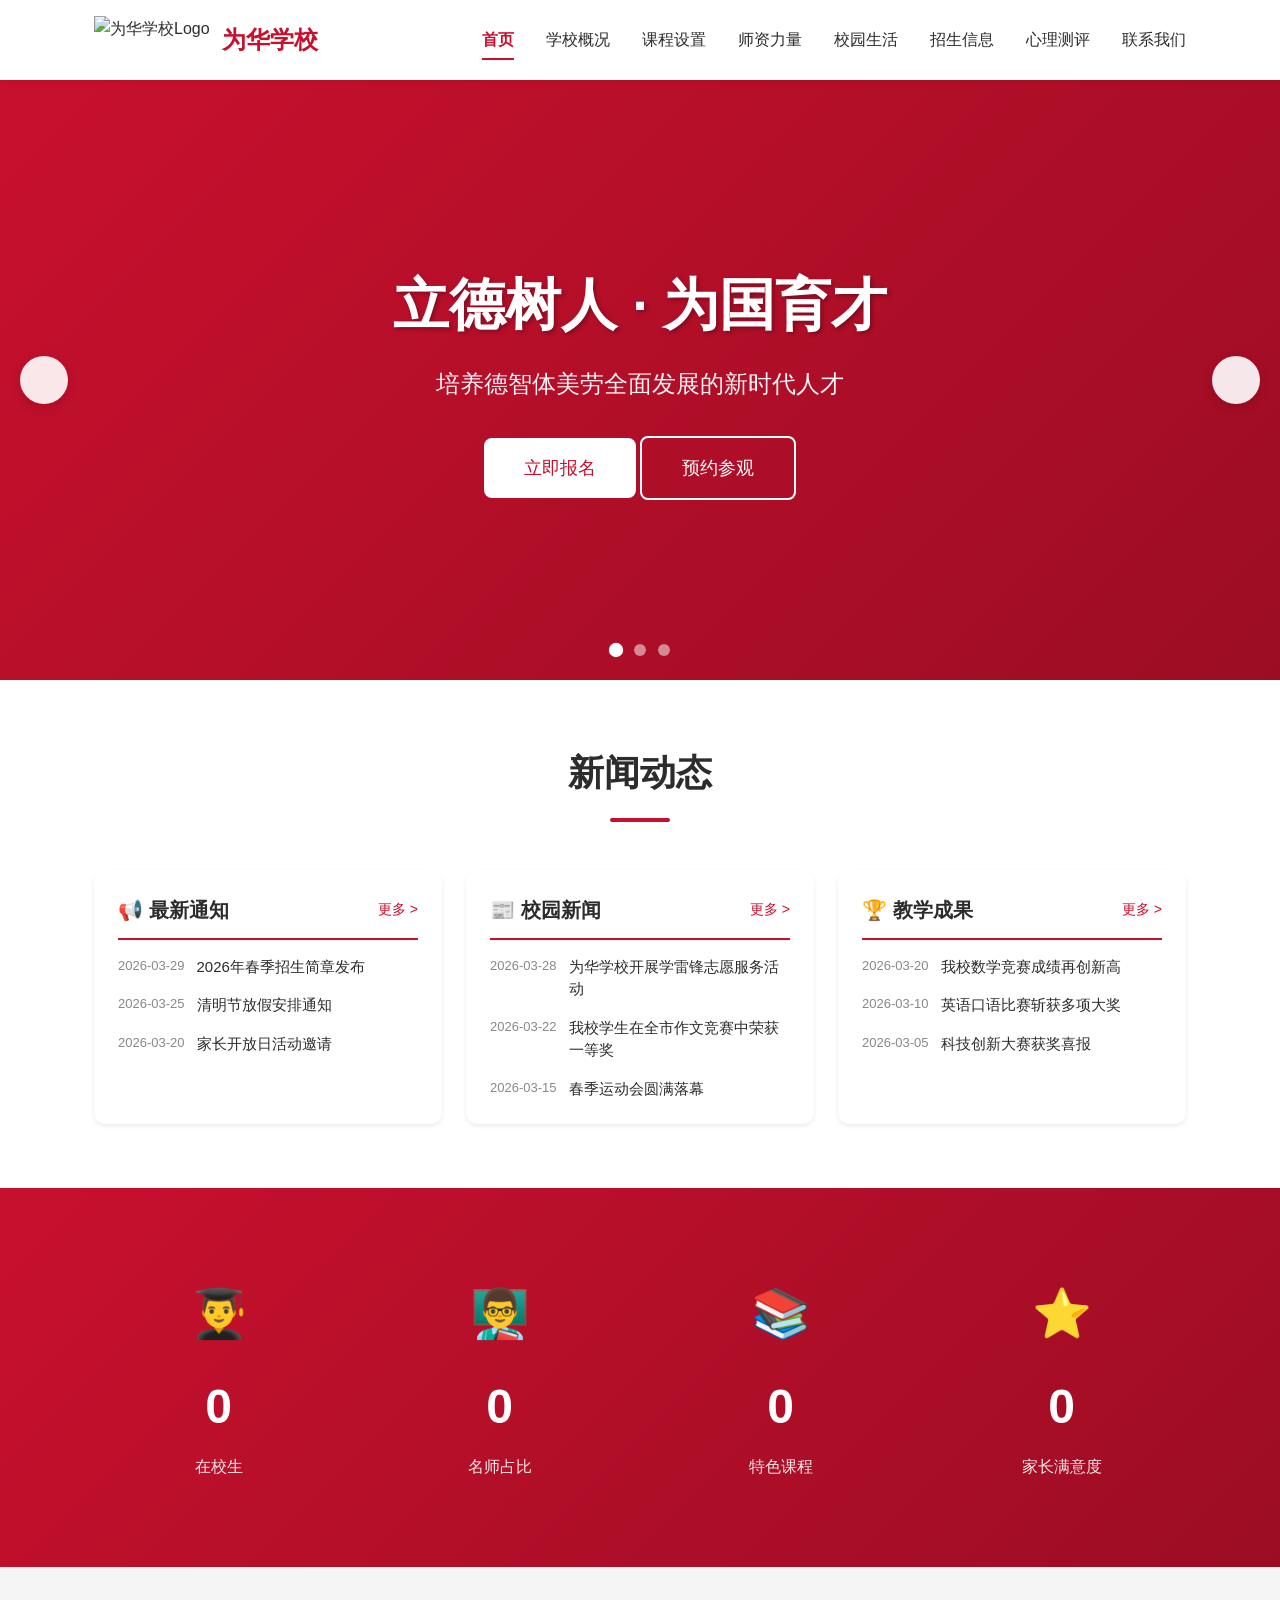
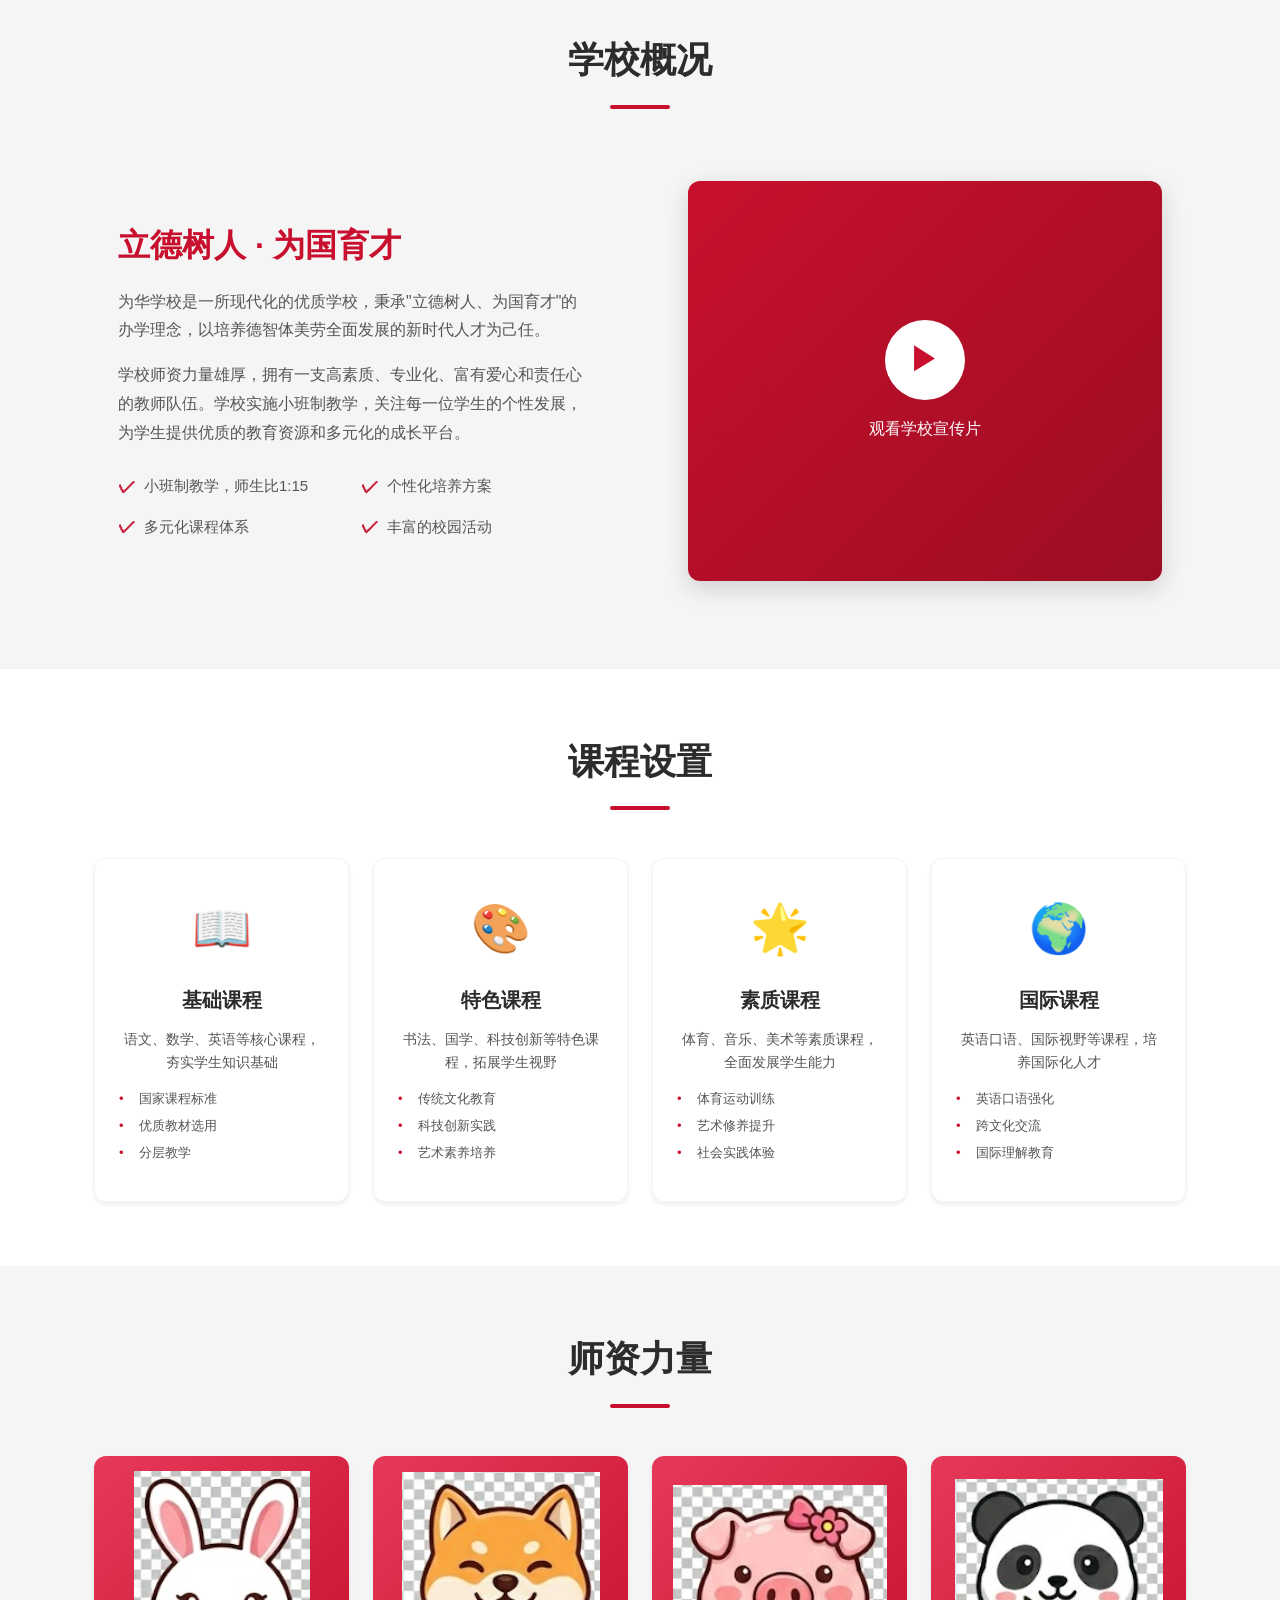
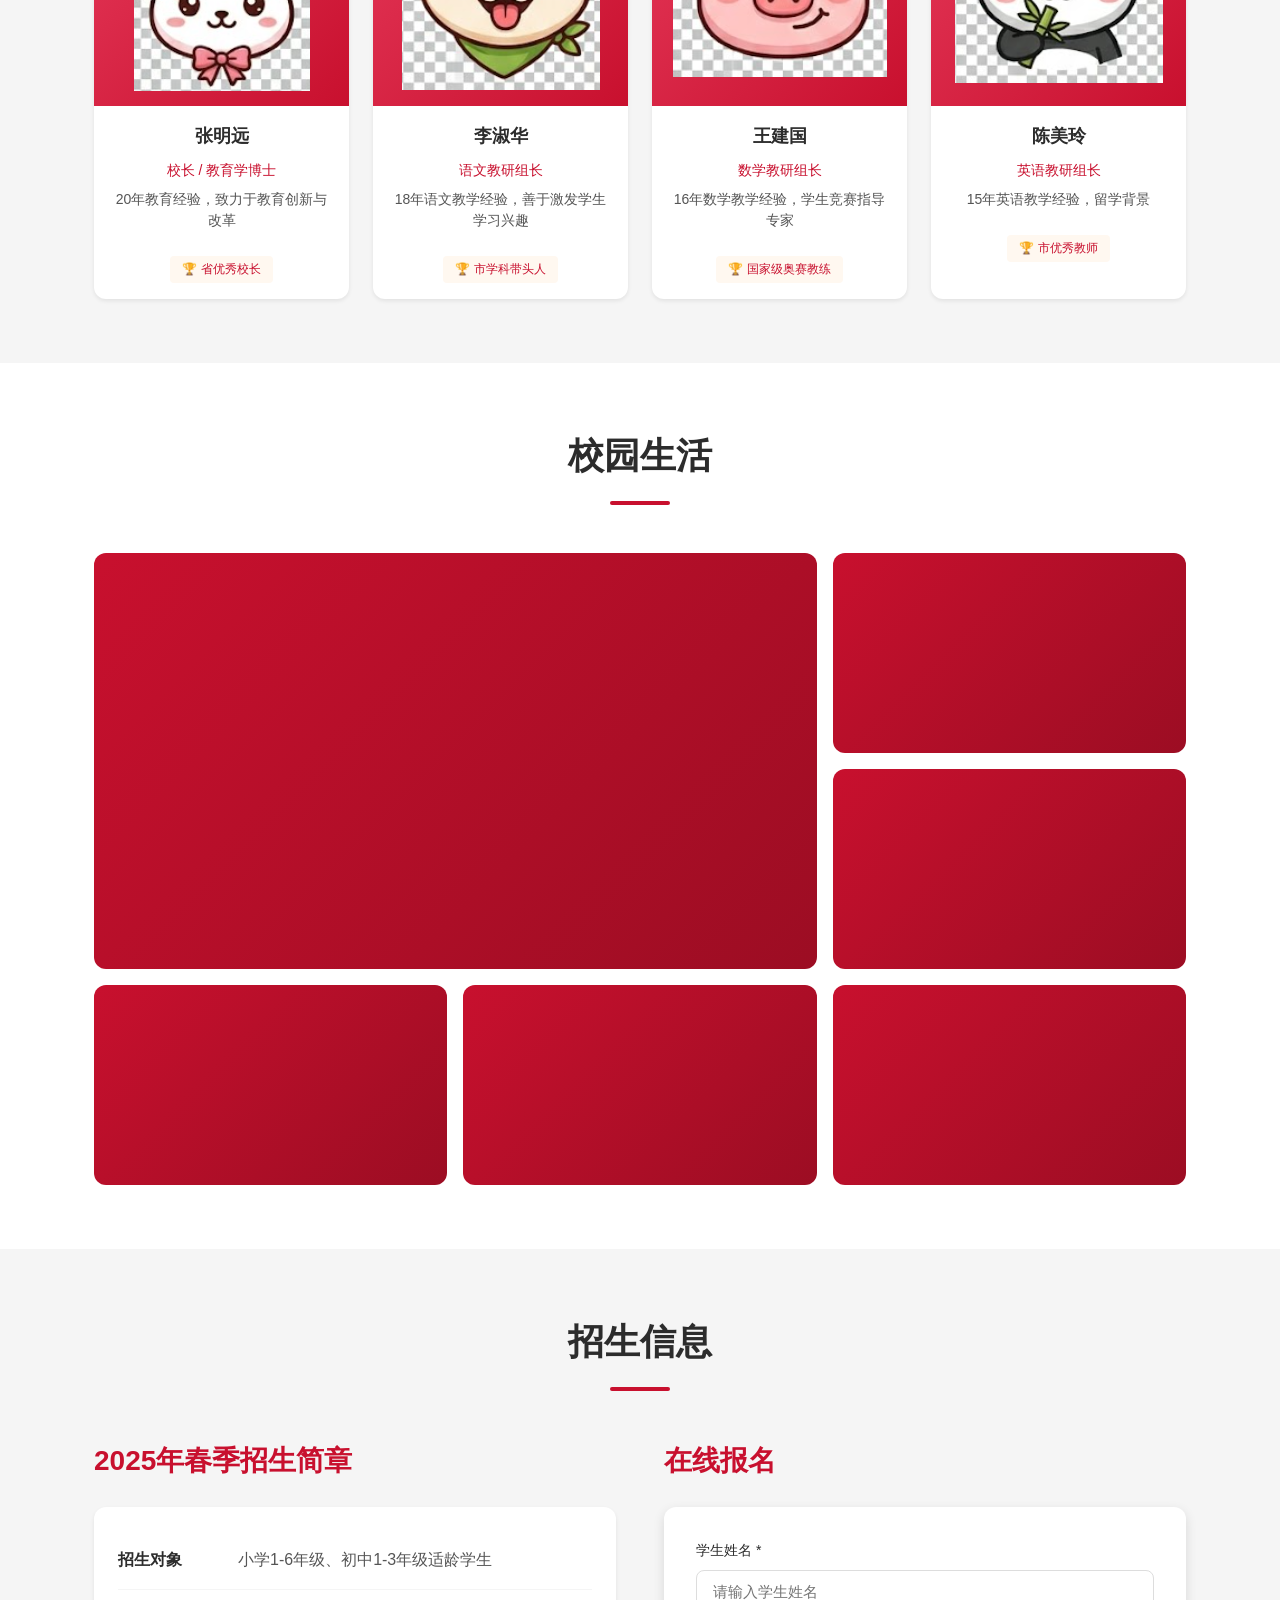
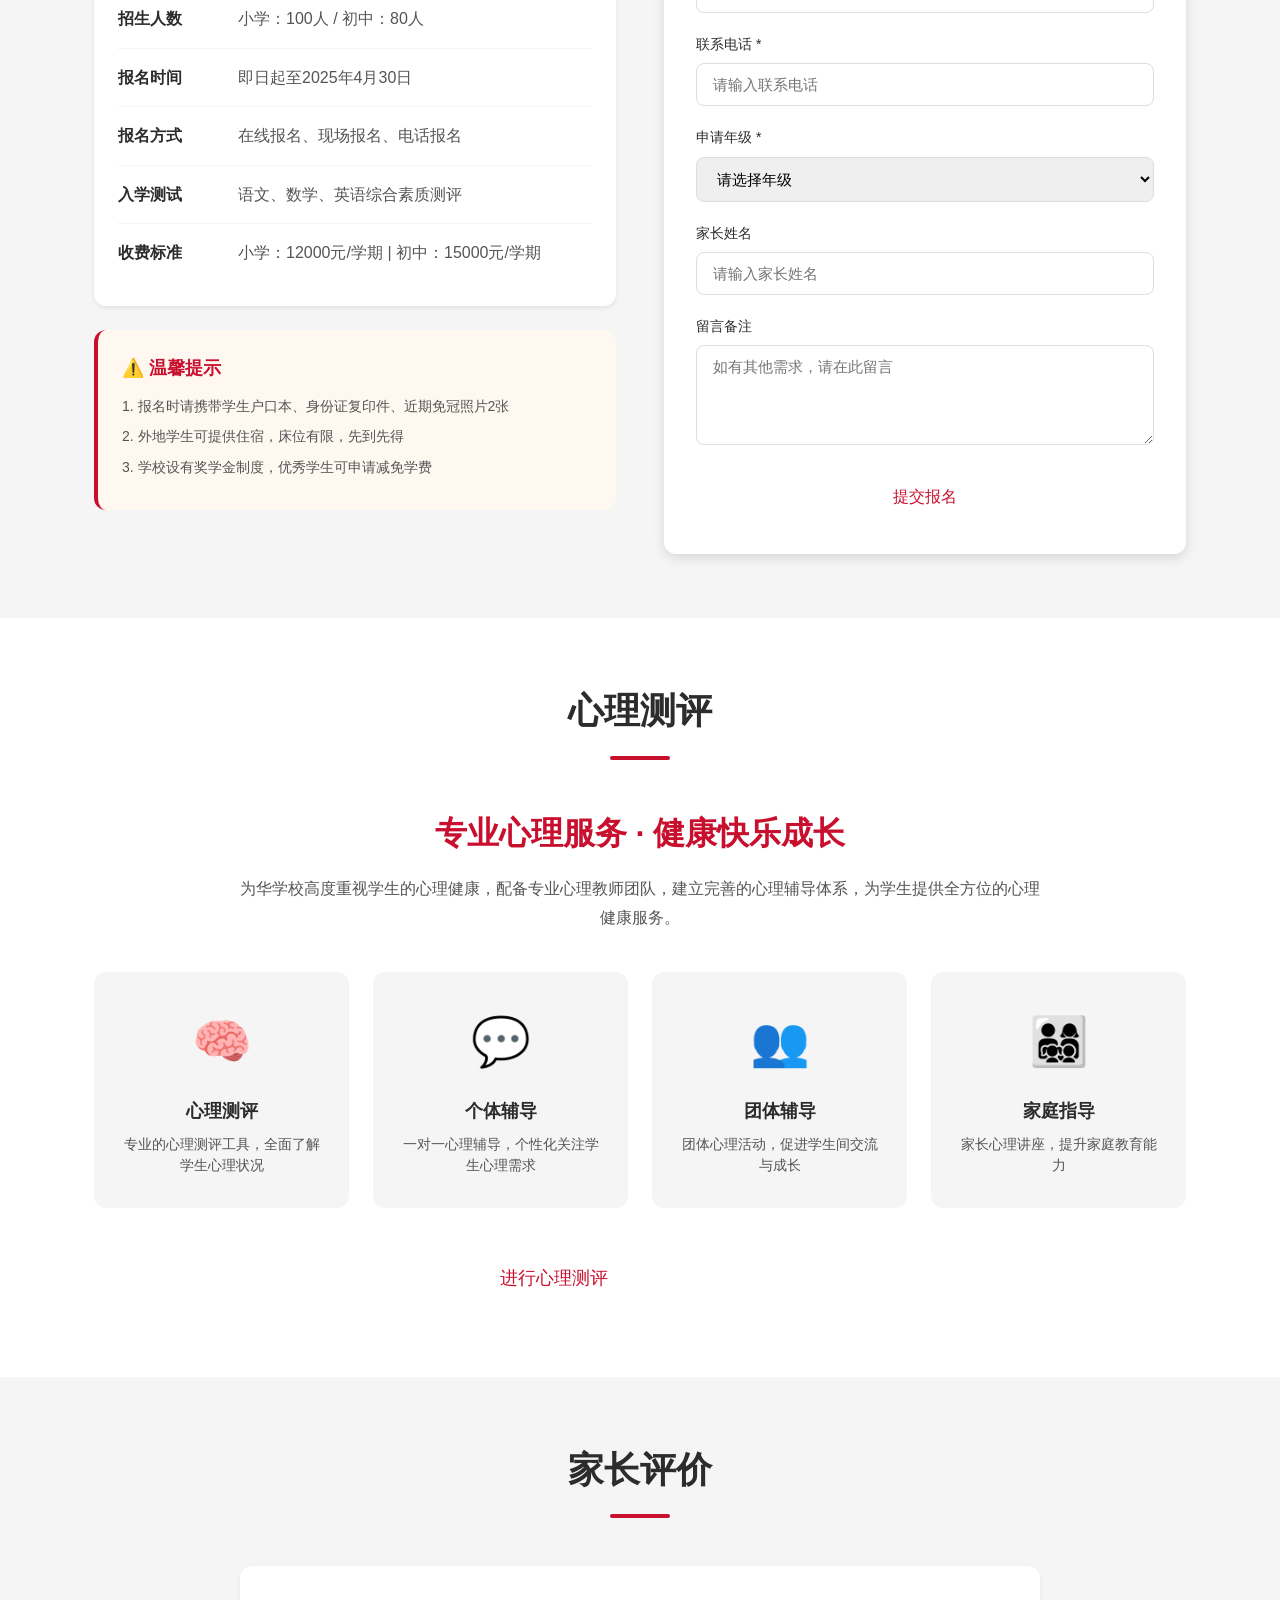
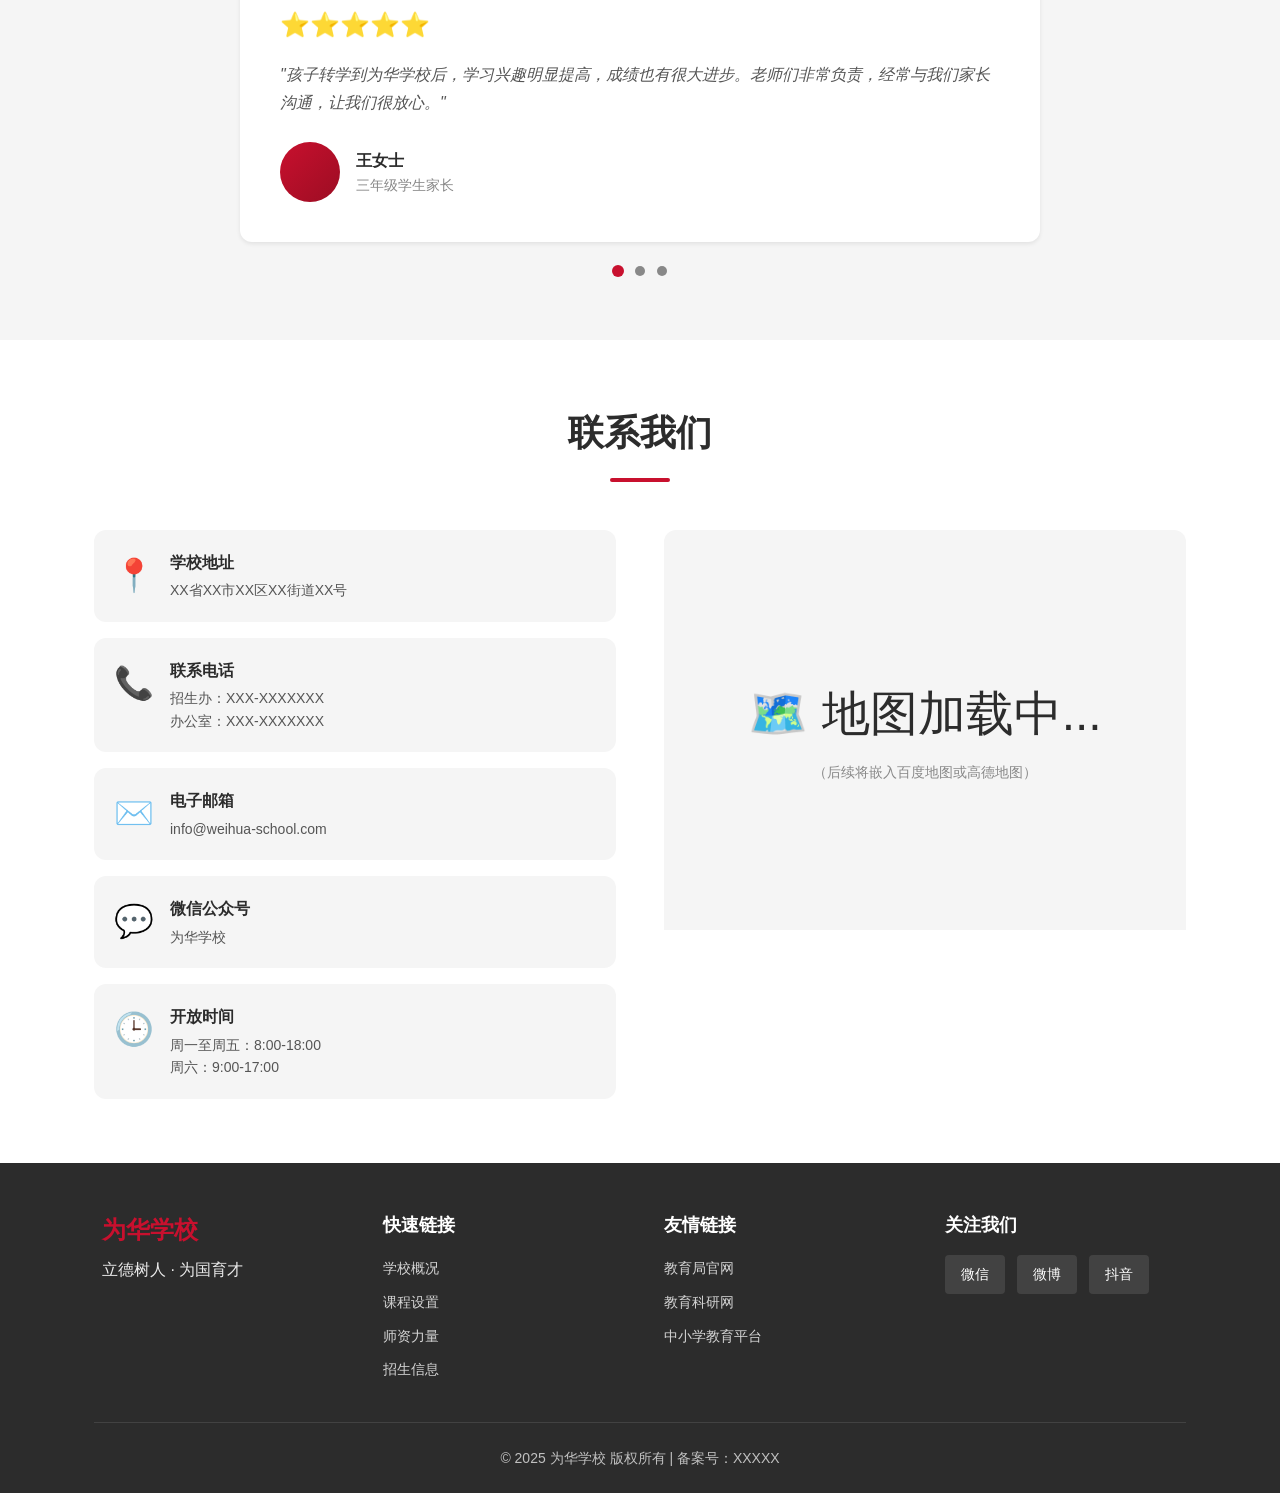
==== commit 689c8b54: "更新老师信息" ====
--- a/index.html
+++ b/index.html
@@ -279,7 +279,9 @@
             </div>
             <div class="teachers-grid">
                 <div class="teacher-card">
-                    <div class="teacher-photo"></div>
+                    <div class="teacher-photo">
+                        <img src="images/teachers/01.png" alt="张明远">
+                    </div>
                     <h3 class="teacher-name">张明远</h3>
                     <p class="teacher-title">校长 / 教育学博士</p>
                     <p class="teacher-desc">20年教育经验，致力于教育创新与改革</p>
@@ -288,7 +290,9 @@
                     </div>
                 </div>
                 <div class="teacher-card">
-                    <div class="teacher-photo"></div>
+                    <div class="teacher-photo">
+                        <img src="images/teachers/02.png" alt="李淑华">
+                    </div>
                     <h3 class="teacher-name">李淑华</h3>
                     <p class="teacher-title">语文教研组长</p>
                     <p class="teacher-desc">18年语文教学经验，善于激发学生学习兴趣</p>
@@ -297,7 +301,9 @@
                     </div>
                 </div>
                 <div class="teacher-card">
-                    <div class="teacher-photo"></div>
+                    <div class="teacher-photo">
+                        <img src="images/teachers/03.png" alt="王建国">
+                    </div>
                     <h3 class="teacher-name">王建国</h3>
                     <p class="teacher-title">数学教研组长</p>
                     <p class="teacher-desc">16年数学教学经验，学生竞赛指导专家</p>
@@ -306,7 +312,9 @@
                     </div>
                 </div>
                 <div class="teacher-card">
-                    <div class="teacher-photo"></div>
+                    <div class="teacher-photo">
+                        <img src="images/teachers/04.png" alt="陈美玲">
+                    </div>
                     <h3 class="teacher-name">陈美玲</h3>
                     <p class="teacher-title">英语教研组长</p>
                     <p class="teacher-desc">15年英语教学经验，留学背景</p>
@@ -629,6 +637,7 @@
 
     <script src="js/slider.js"></script>
     <script src="js/counter.js"></script>
+    <script src="js/data-loader.js"></script>
     <script>
         // 移动端菜单切换
         const mobileMenuBtn = document.querySelector('.mobile-menu-btn');
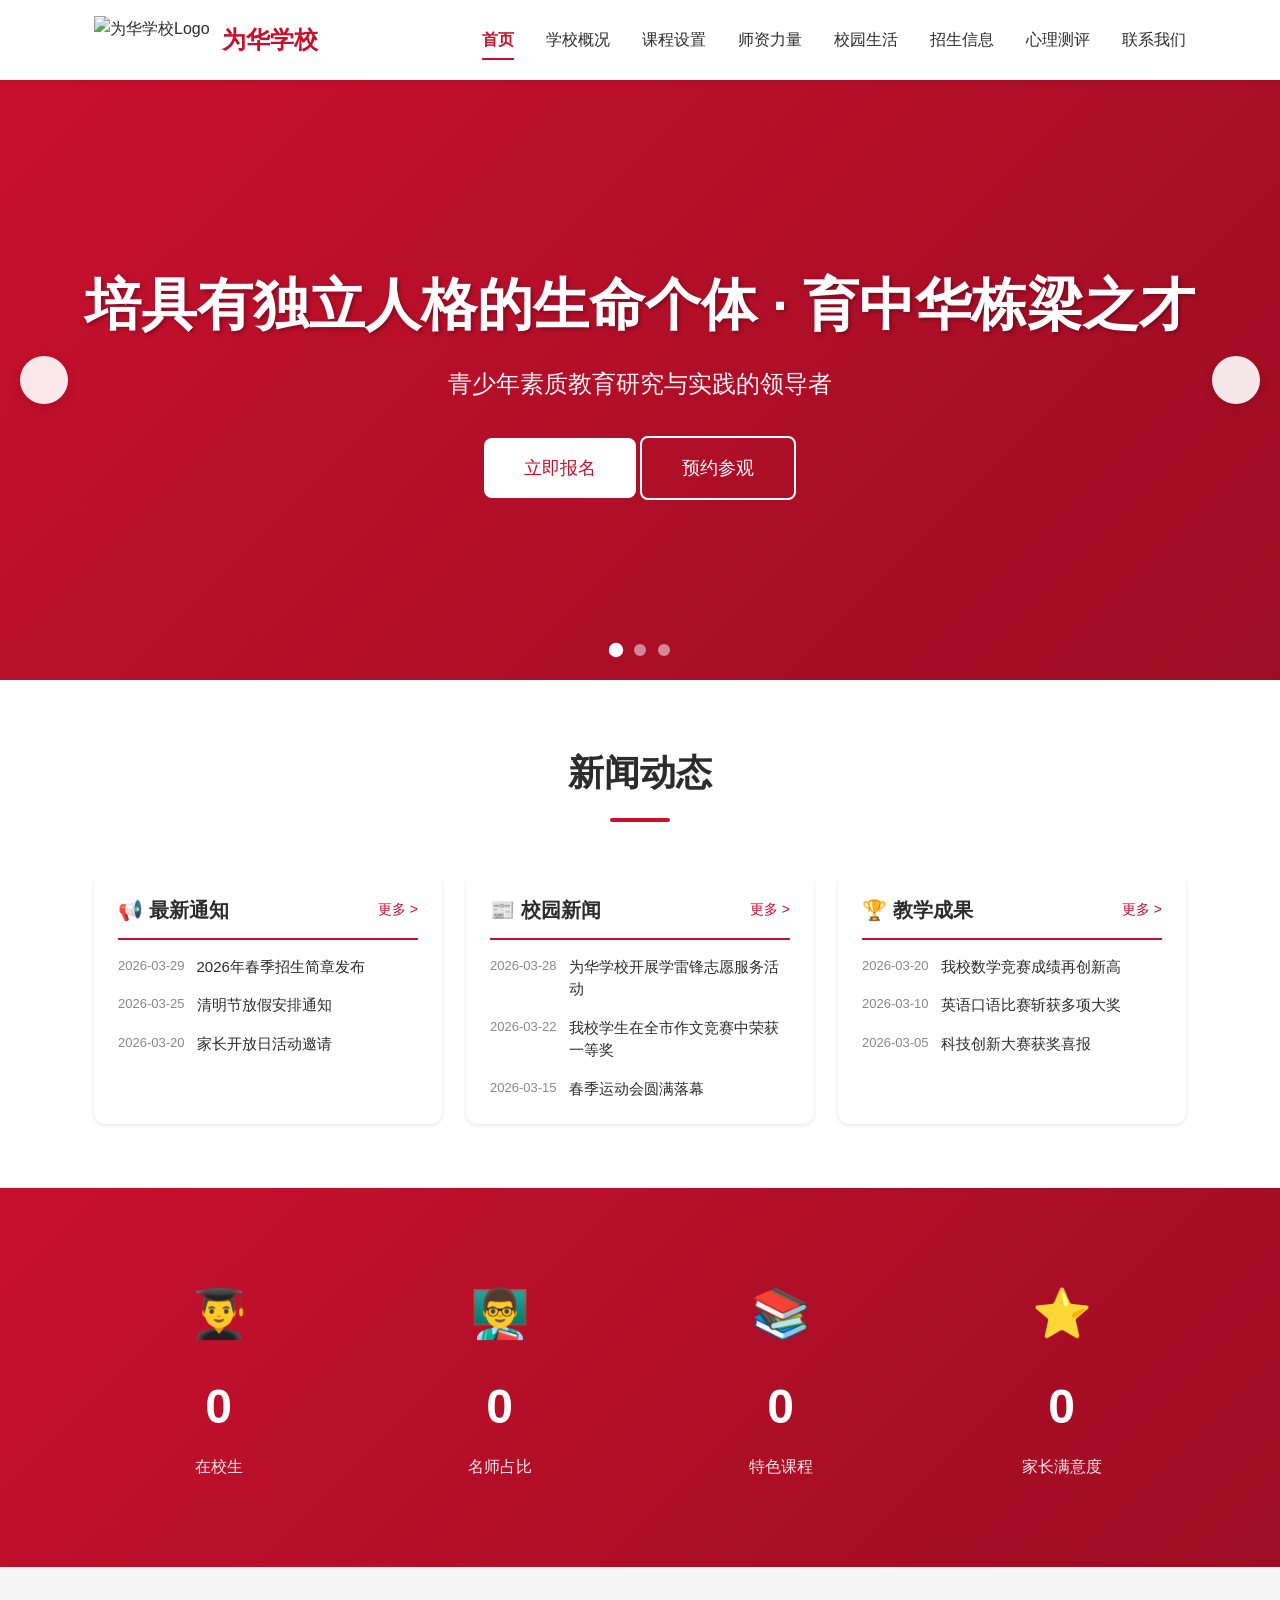
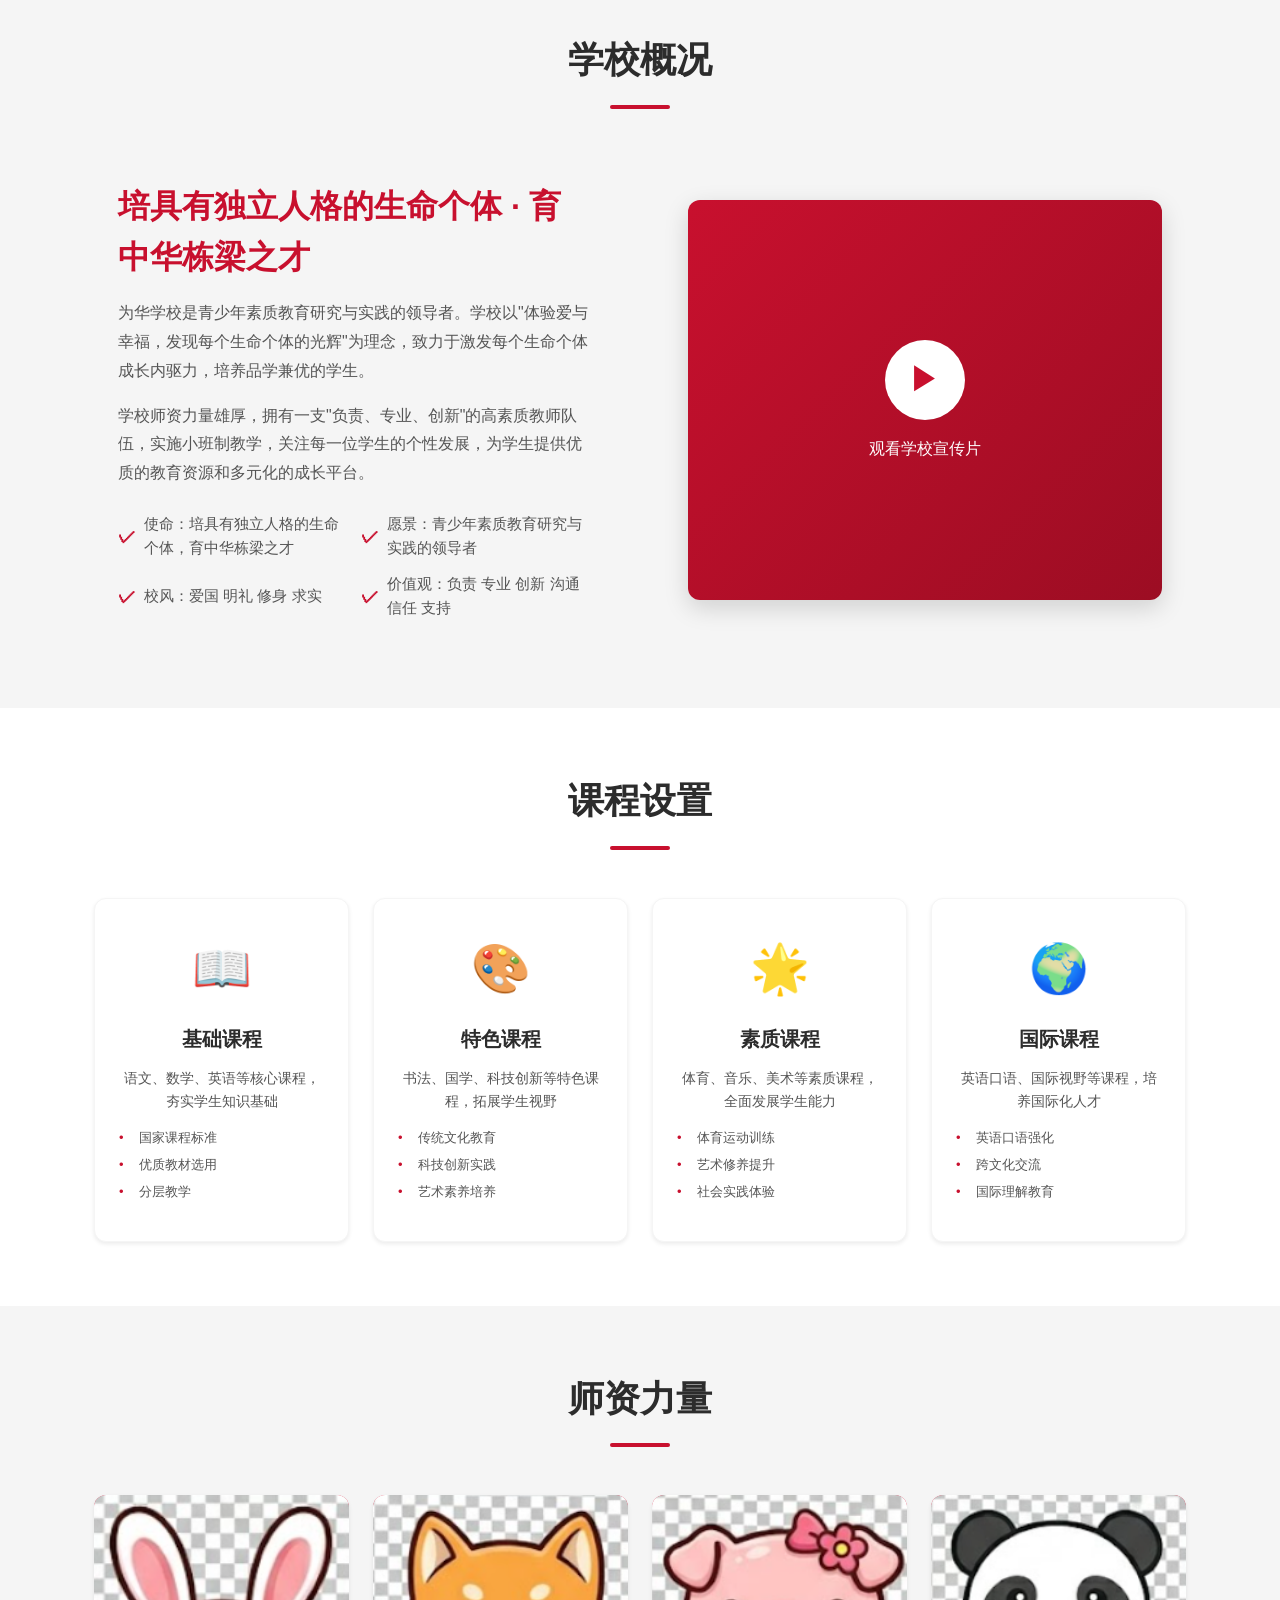
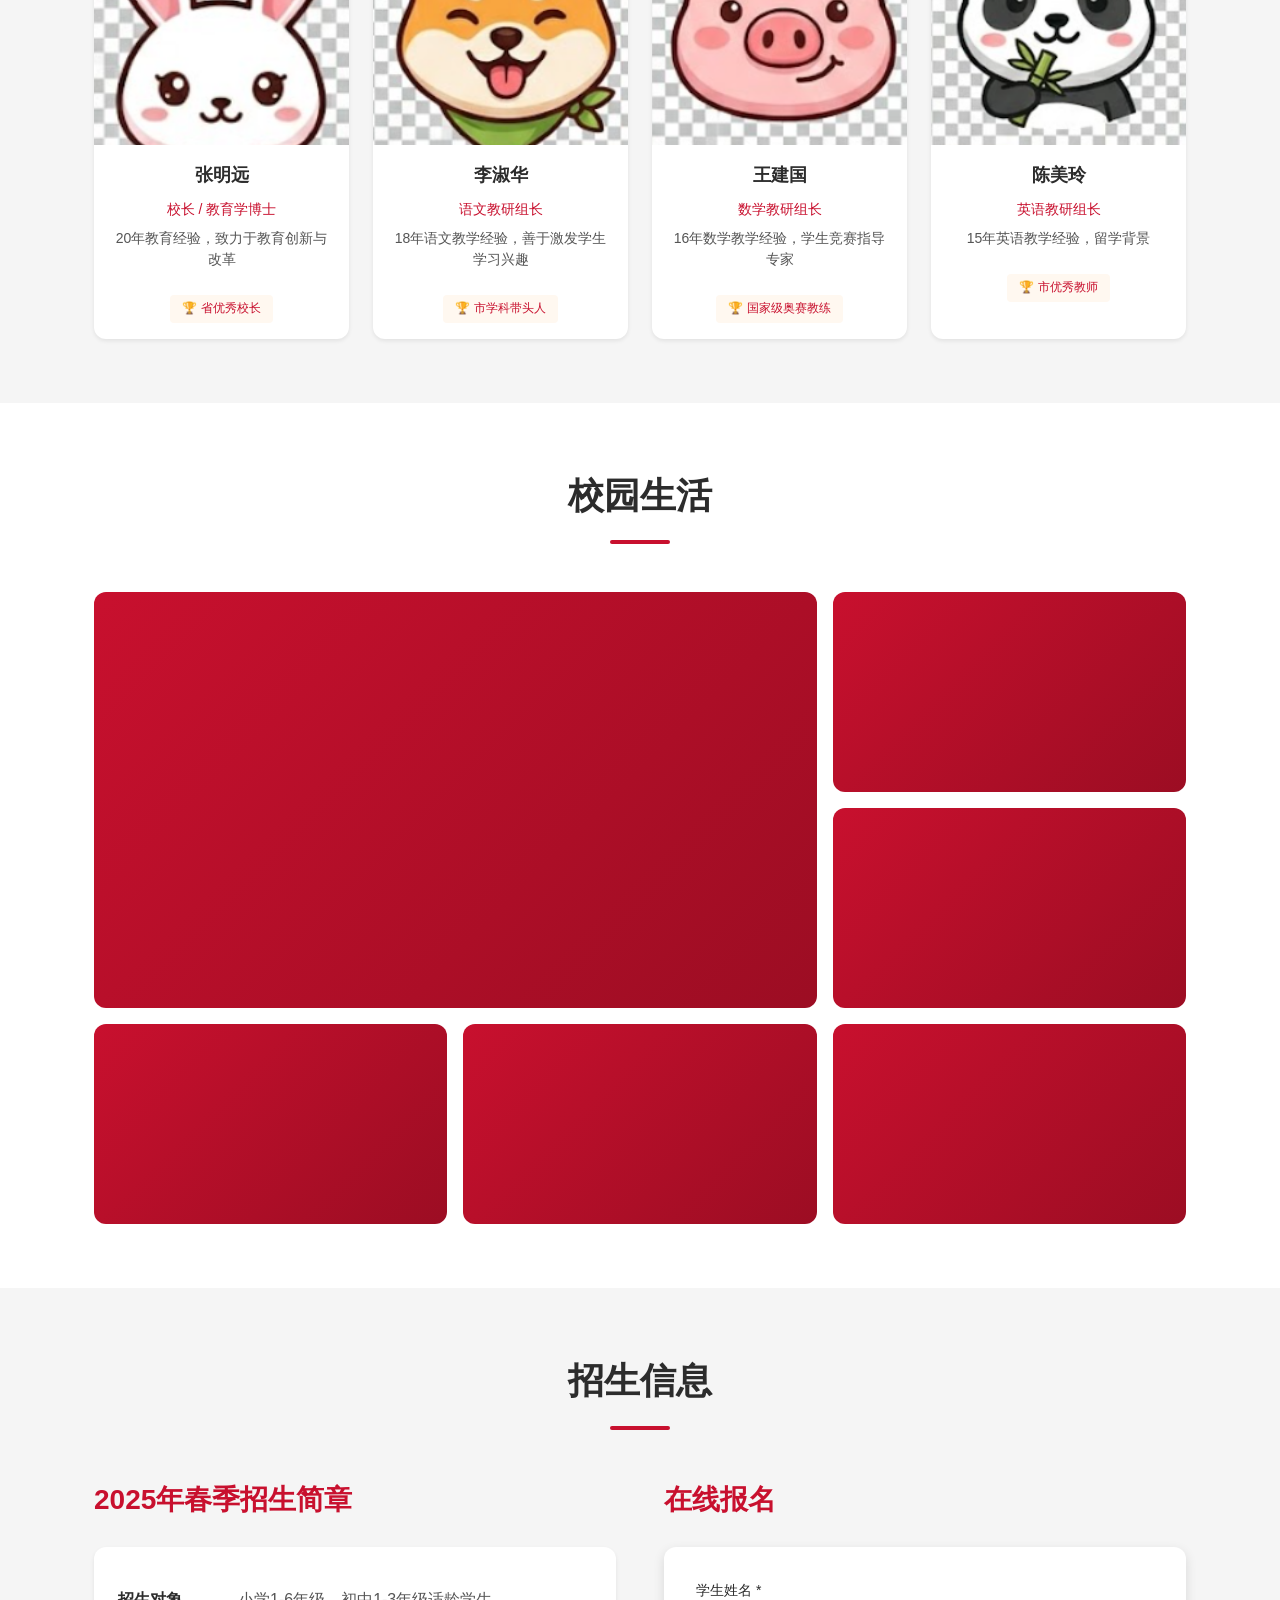
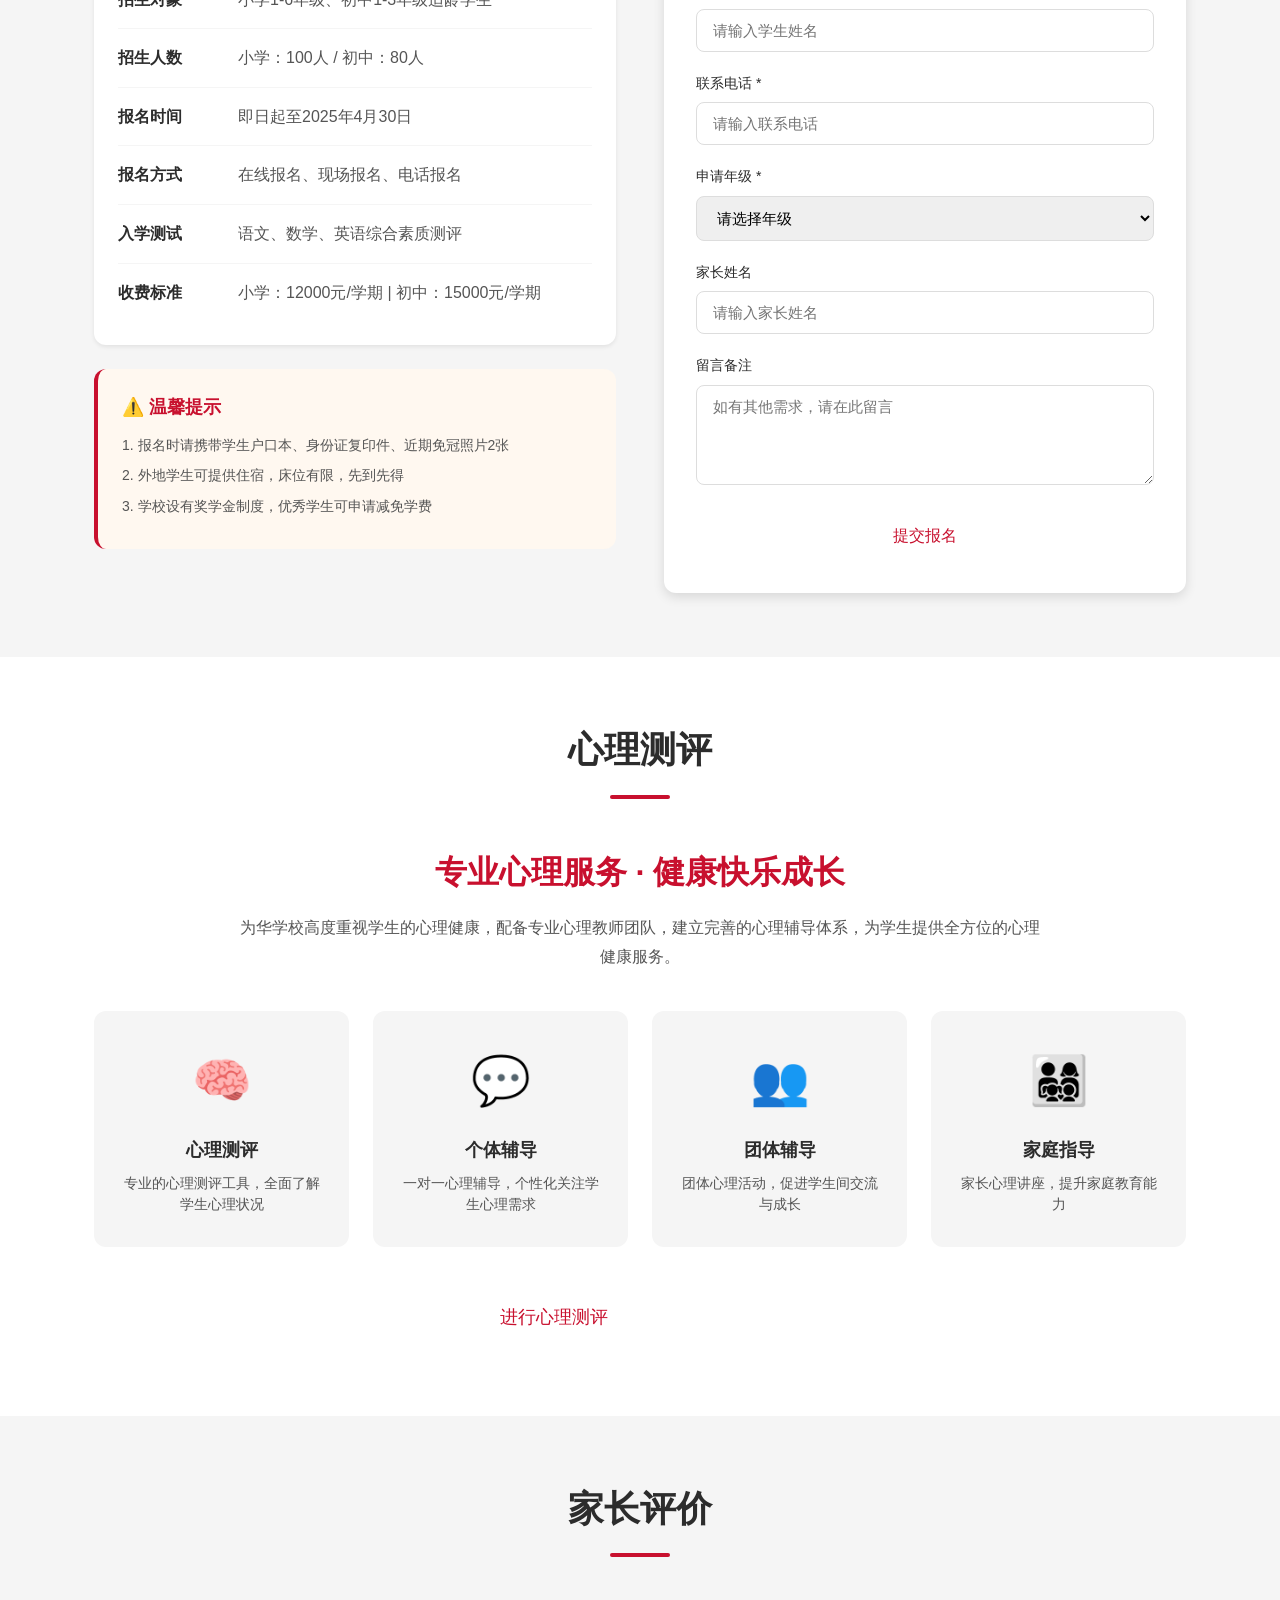
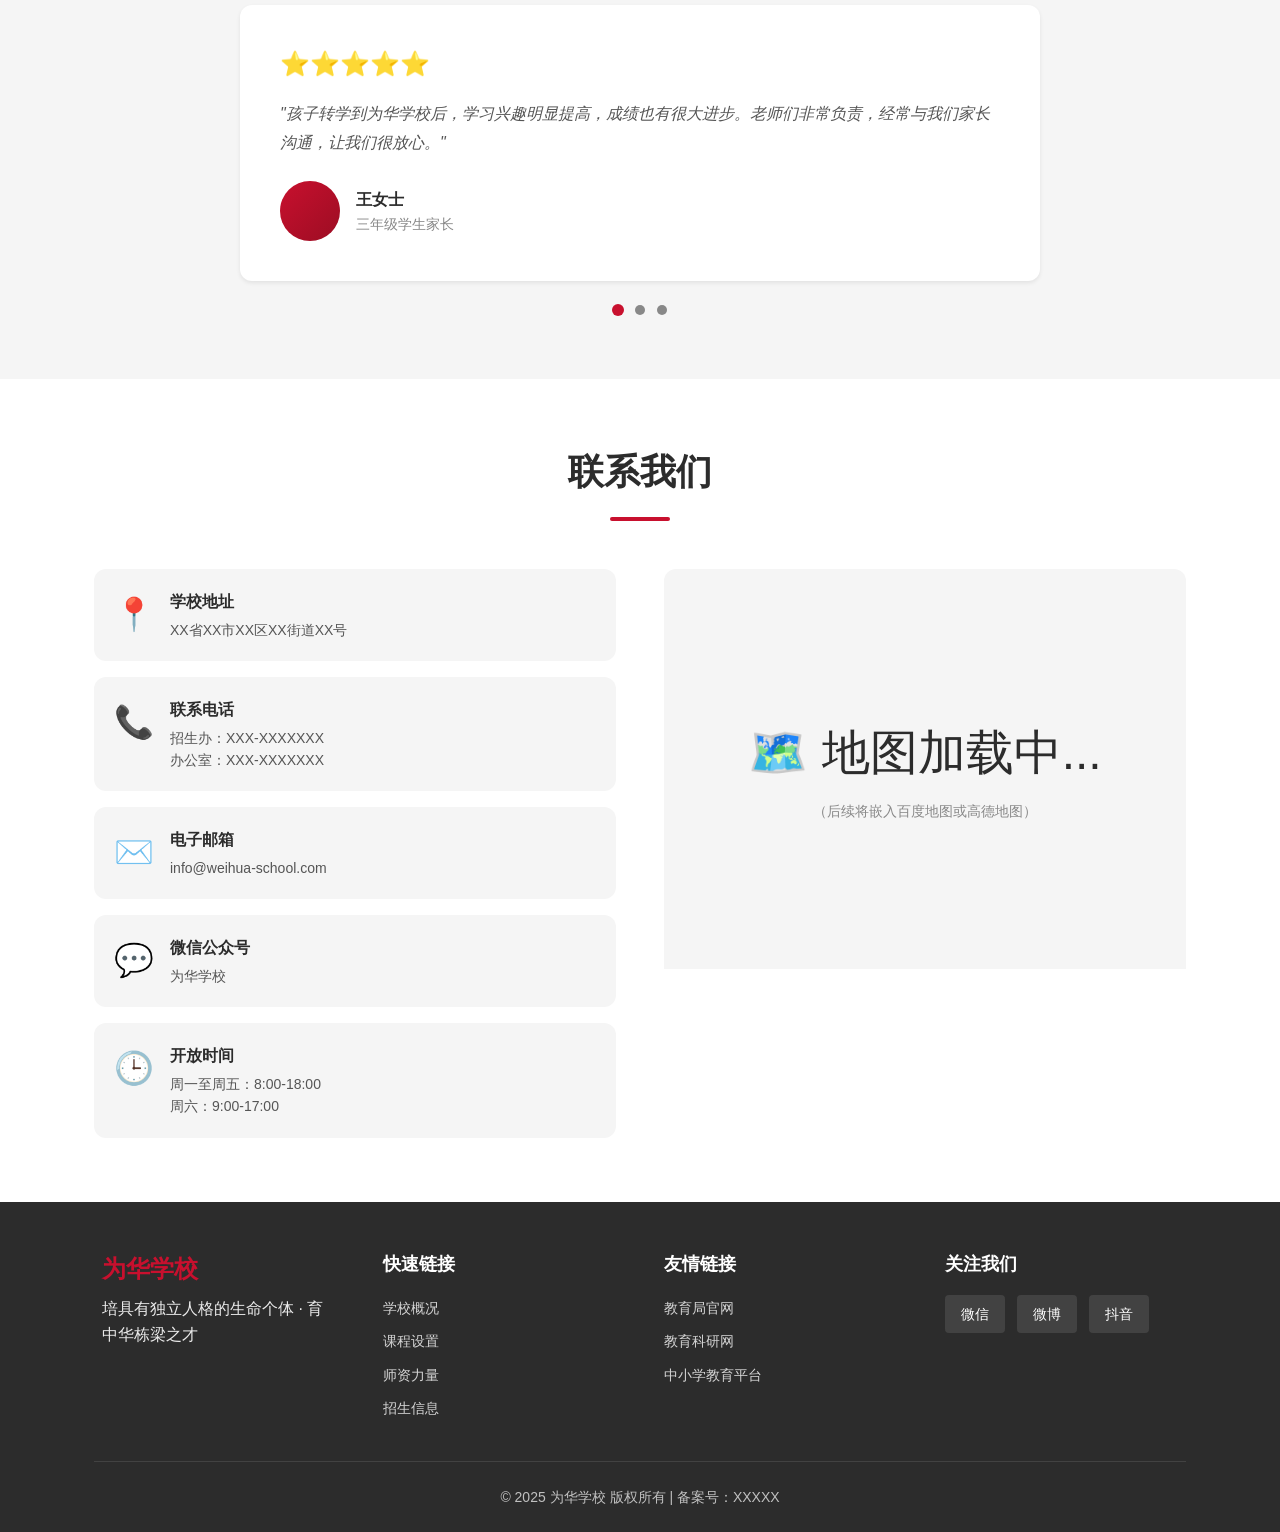
==== commit 54b61027: "更新办学理念：使命、愿景、价值观、三风等核心内容" ====
--- a/index.html
+++ b/index.html
@@ -3,8 +3,8 @@
 <head>
     <meta charset="UTF-8">
     <meta name="viewport" content="width=device-width, initial-scale=1.0">
-    <title>为华学校 - 立德树人 为国育才</title>
-    <meta name="description" content="为华学校秉承立德树人、为国育才的办学理念，致力于培养德智体美劳全面发展的优秀人才。">
+    <title>为华学校 - 培具有独立人格的生命个体，育中华栋梁之才</title>
+    <meta name="description" content="为华学校 - 青少年素质教育研究与实践的领导者。使命：培具有独立人格的生命个体，育中华栋梁之才！">
     <link rel="stylesheet" href="css/style.css">
     <link rel="stylesheet" href="css/animations.css">
     <link rel="stylesheet" href="css/responsive.css">
@@ -41,8 +41,8 @@
             <div class="slide active">
                 <div class="slide-bg"></div>
                 <div class="slide-content">
-                    <h1 class="slide-title">立德树人 · 为国育才</h1>
-                    <p class="slide-subtitle">培养德智体美劳全面发展的新时代人才</p>
+                    <h1 class="slide-title">培具有独立人格的生命个体 · 育中华栋梁之才</h1>
+                    <p class="slide-subtitle">青少年素质教育研究与实践的领导者</p>
                     <a href="#admissions" class="btn btn-primary btn-lg">立即报名</a>
                     <a href="#" class="btn btn-secondary btn-lg">预约参观</a>
                 </div>
@@ -186,25 +186,25 @@
             </div>
             <div class="about-content">
                 <div class="about-text">
-                    <h3 class="about-subtitle">立德树人 · 为国育才</h3>
-                    <p>为华学校是一所现代化的优质学校，秉承"立德树人、为国育才"的办学理念，以培养德智体美劳全面发展的新时代人才为己任。</p>
-                    <p>学校师资力量雄厚，拥有一支高素质、专业化、富有爱心和责任心的教师队伍。学校实施小班制教学，关注每一位学生的个性发展，为学生提供优质的教育资源和多元化的成长平台。</p>
+                    <h3 class="about-subtitle">培具有独立人格的生命个体 · 育中华栋梁之才</h3>
+                    <p>为华学校是青少年素质教育研究与实践的领导者。学校以"体验爱与幸福，发现每个生命个体的光辉"为理念，致力于激发每个生命个体成长内驱力，培养品学兼优的学生。</p>
+                    <p>学校师资力量雄厚，拥有一支"负责、专业、创新"的高素质教师队伍，实施小班制教学，关注每一位学生的个性发展，为学生提供优质的教育资源和多元化的成长平台。</p>
                     <div class="about-features">
                         <div class="feature-item">
                             <span class="feature-icon">✓</span>
-                            <span>小班制教学，师生比1:15</span>
+                            <span>使命：培具有独立人格的生命个体，育中华栋梁之才</span>
                         </div>
                         <div class="feature-item">
                             <span class="feature-icon">✓</span>
-                            <span>个性化培养方案</span>
+                            <span>愿景：青少年素质教育研究与实践的领导者</span>
                         </div>
                         <div class="feature-item">
                             <span class="feature-icon">✓</span>
-                            <span>多元化课程体系</span>
+                            <span>校风：爱国 明礼 修身 求实</span>
                         </div>
                         <div class="feature-item">
                             <span class="feature-icon">✓</span>
-                            <span>丰富的校园活动</span>
+                            <span>价值观：负责 专业 创新 沟通 信任 支持</span>
                         </div>
                     </div>
                 </div>
@@ -601,7 +601,7 @@
             <div class="footer-content">
                 <div class="footer-section">
                     <h3 class="footer-title">为华学校</h3>
-                    <p class="footer-desc">立德树人 · 为国育才</p>
+                    <p class="footer-desc">培具有独立人格的生命个体 · 育中华栋梁之才</p>
                 </div>
                 <div class="footer-section">
                     <h4 class="footer-heading">快速链接</h4>
--- a/css/style.css
+++ b/css/style.css
@@ -598,8 +598,14 @@
     display: flex;
     align-items: center;
     justify-content: center;
-    font-size: 64px;
-    color: white;
+    overflow: hidden;
+}
+
+.teacher-photo img {
+    width: 100%;
+    height: 100%;
+    object-fit: cover;
+    object-position: center top;
 }
 
 .teacher-name {
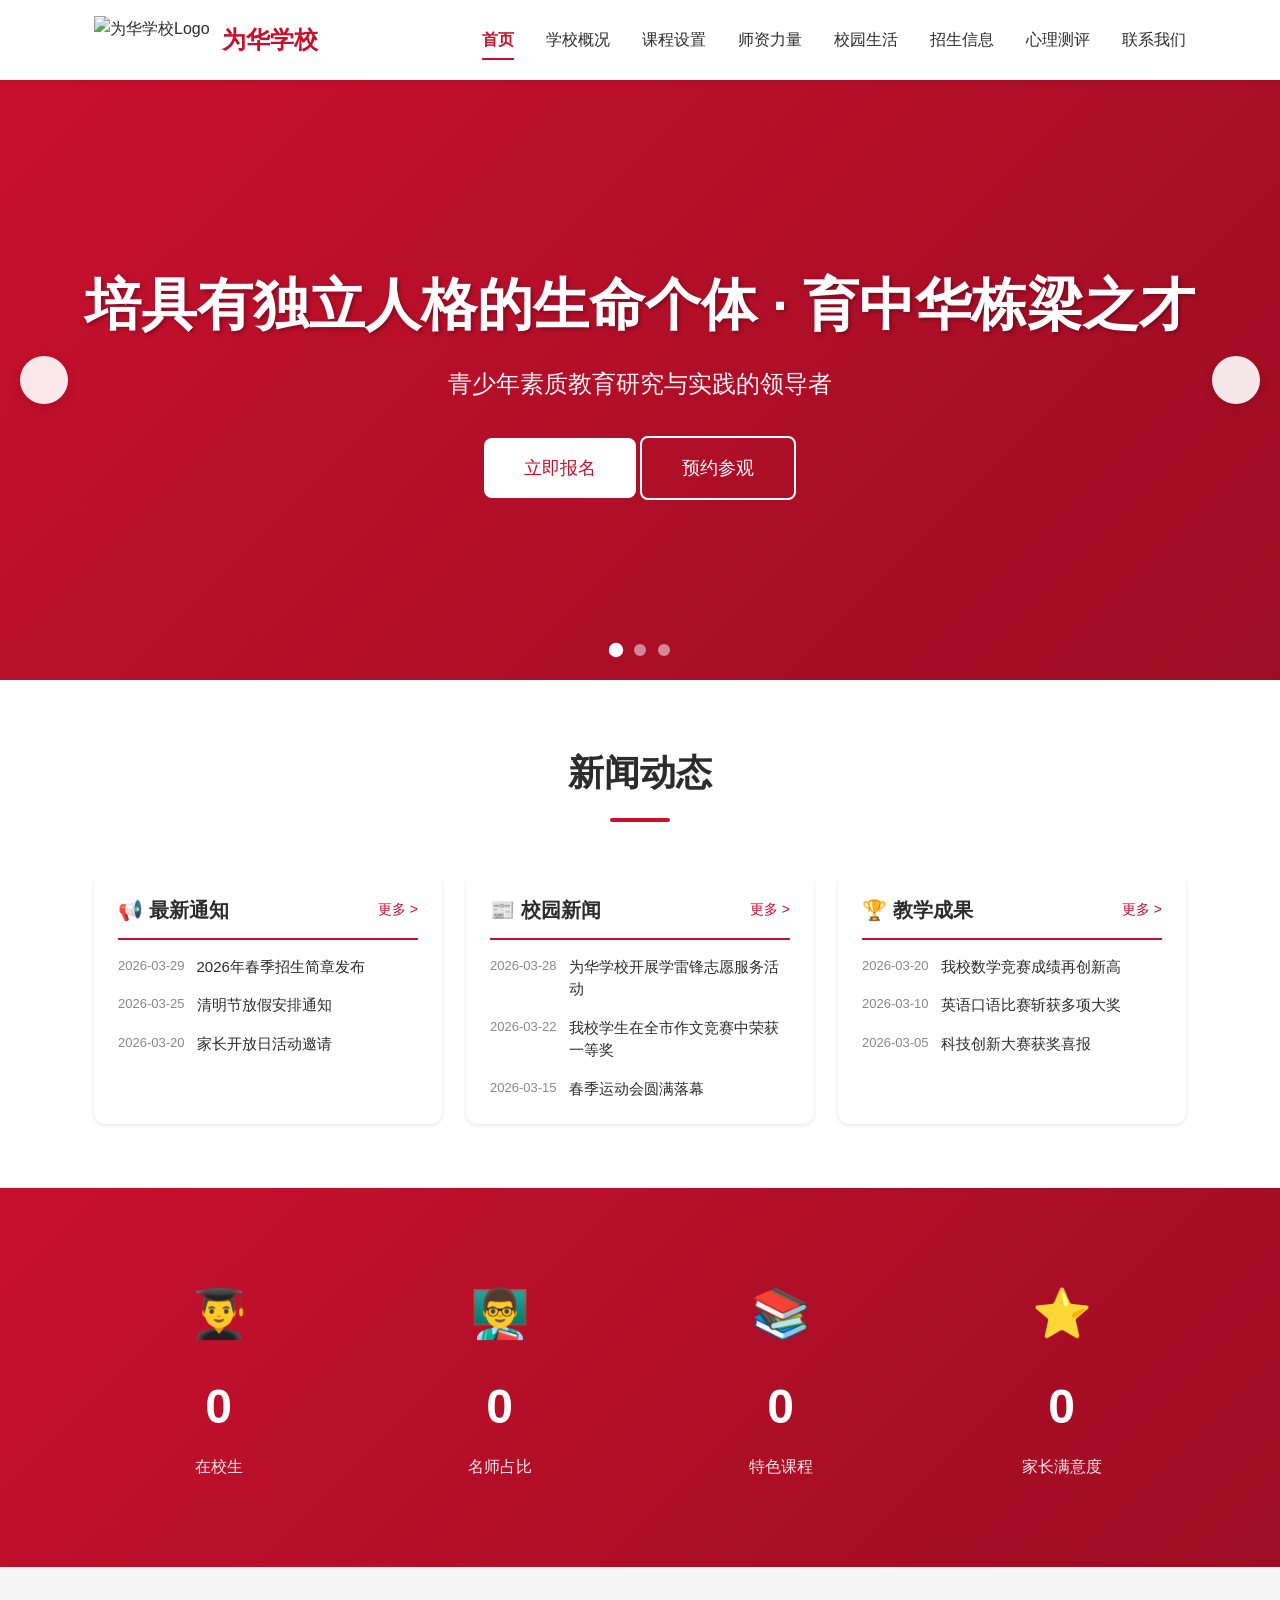
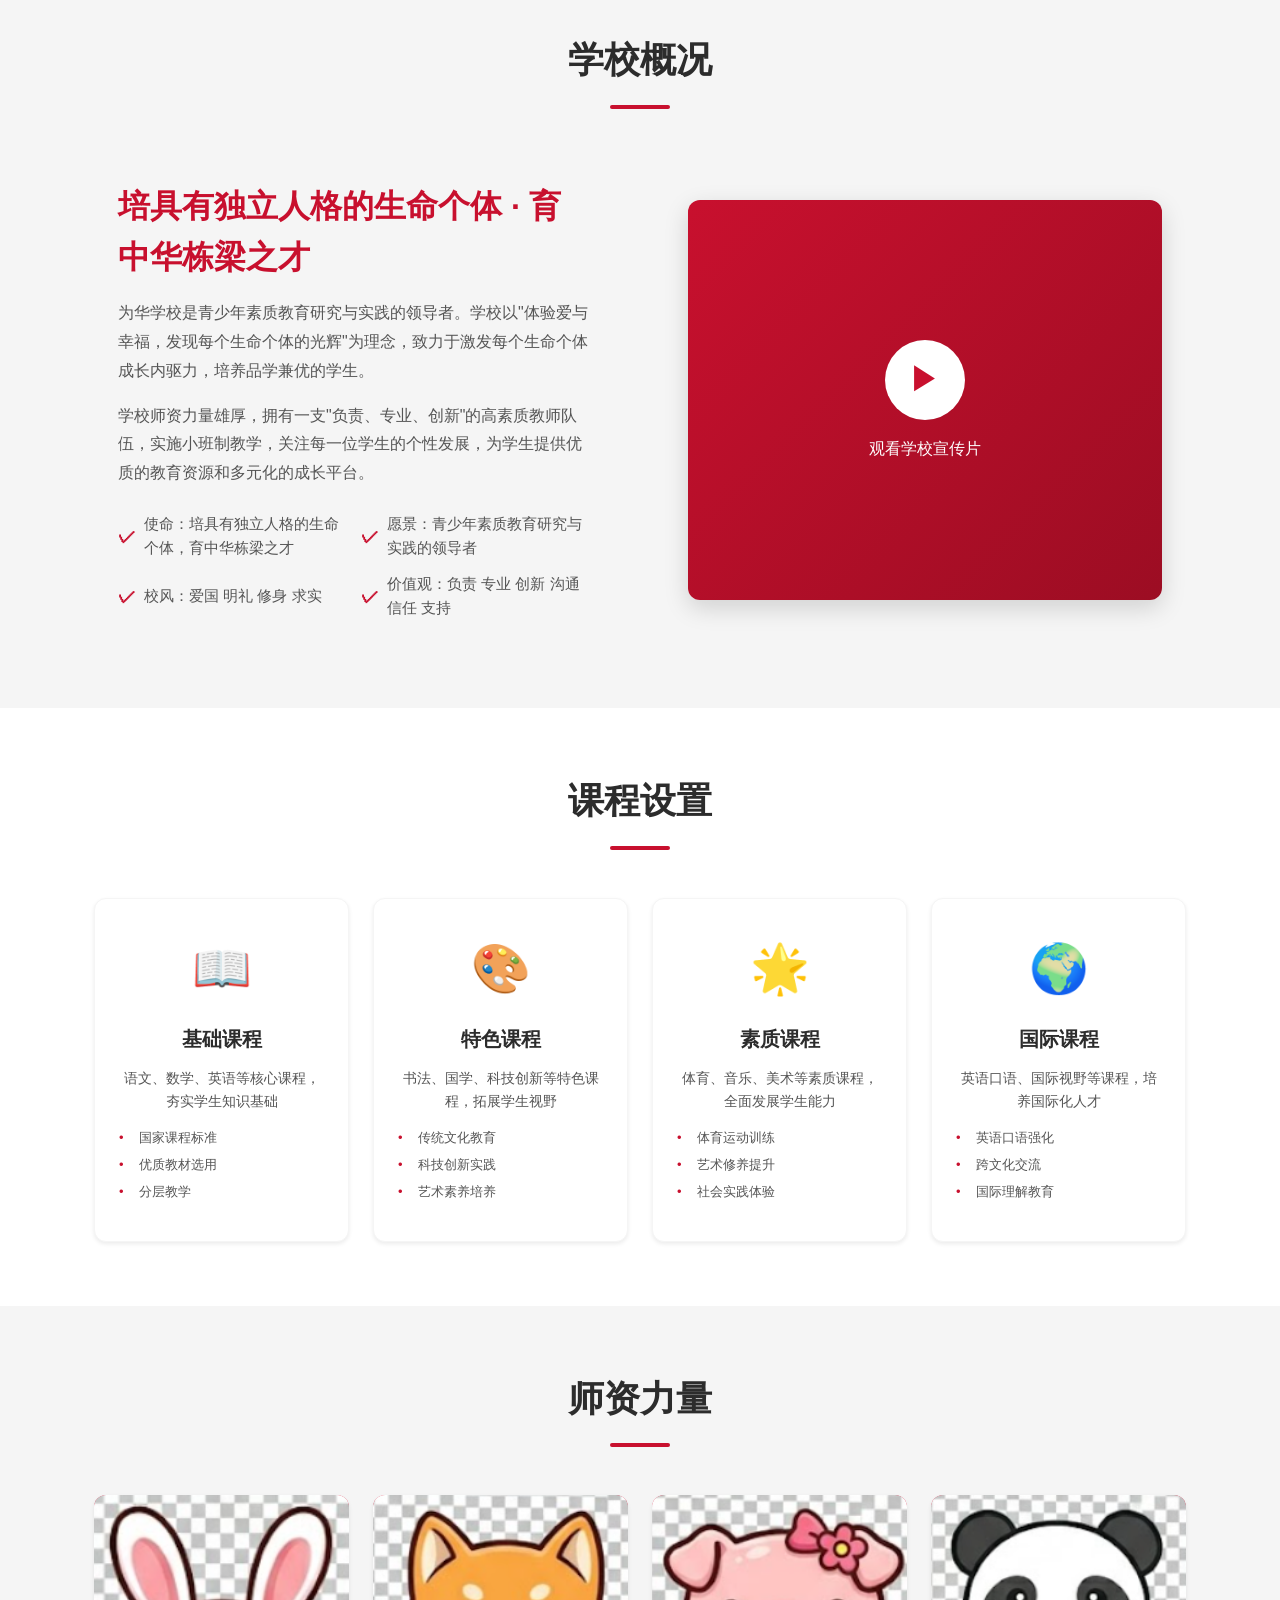
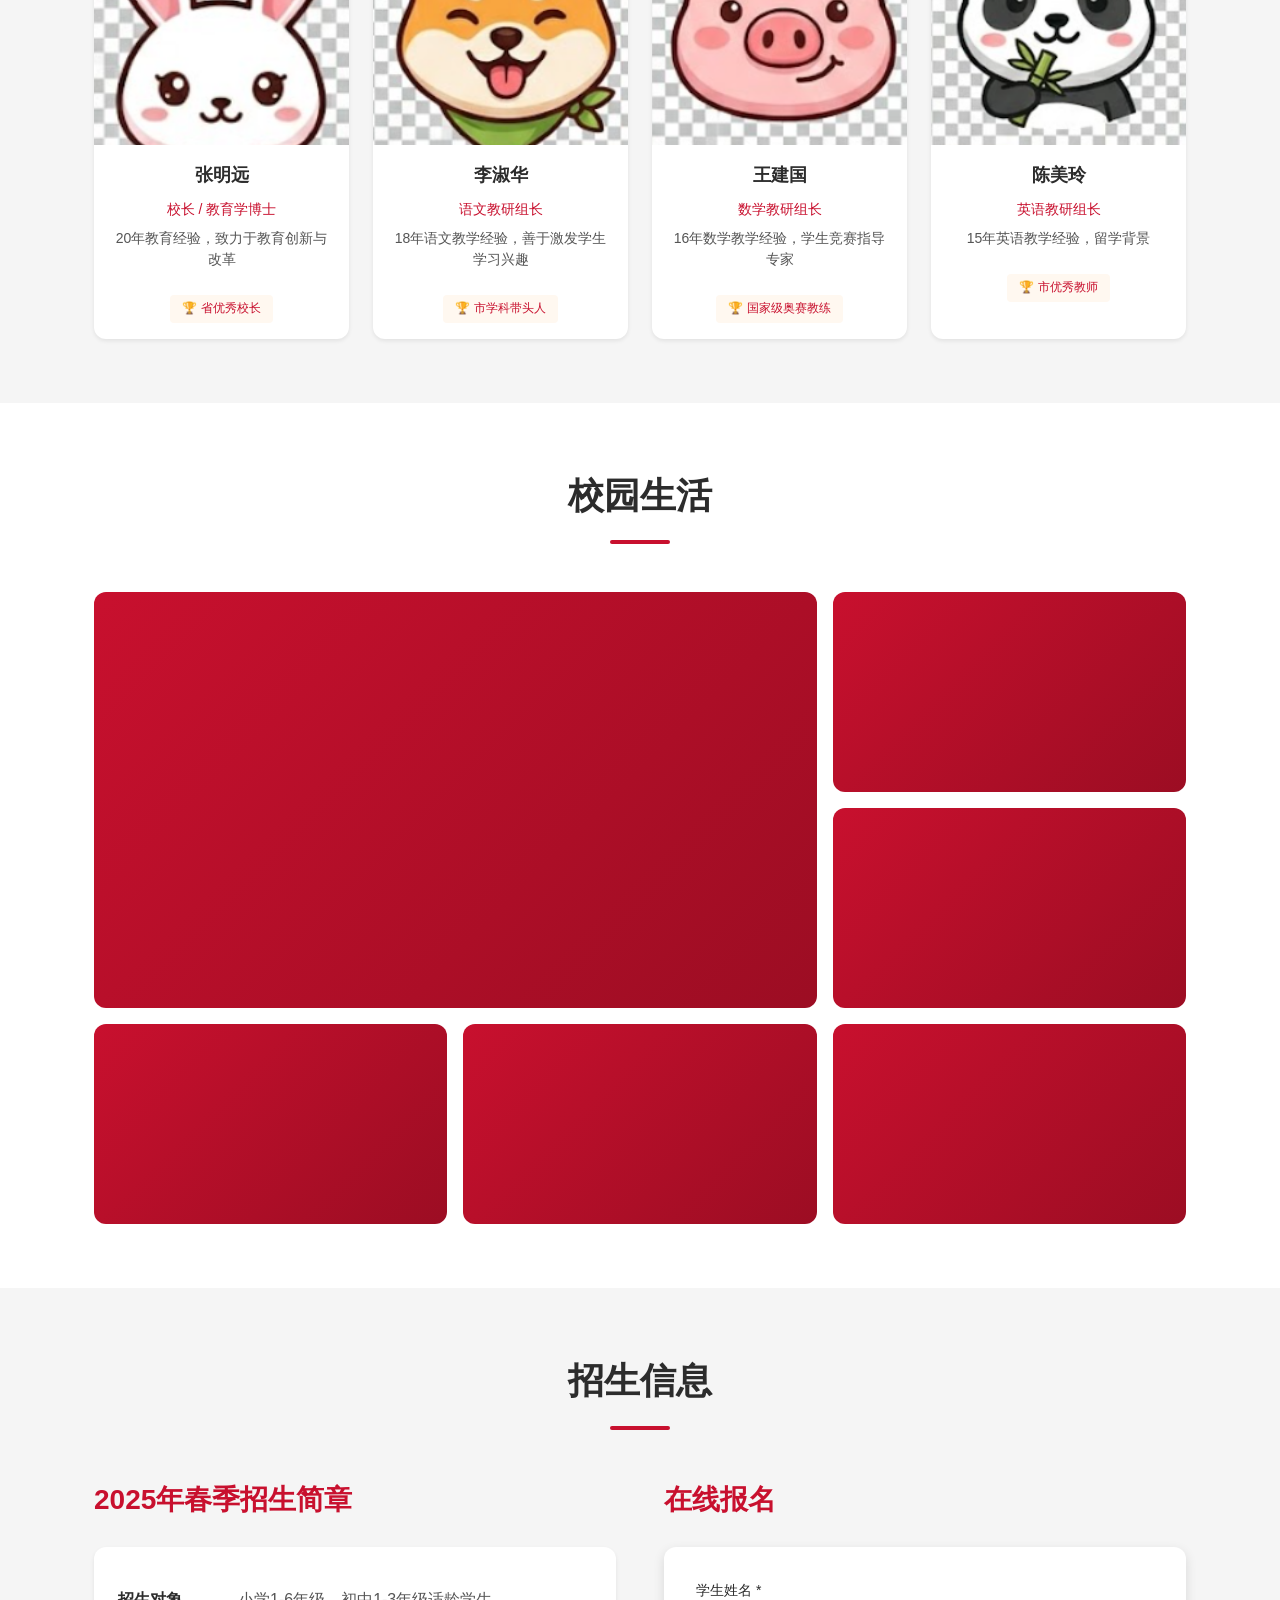
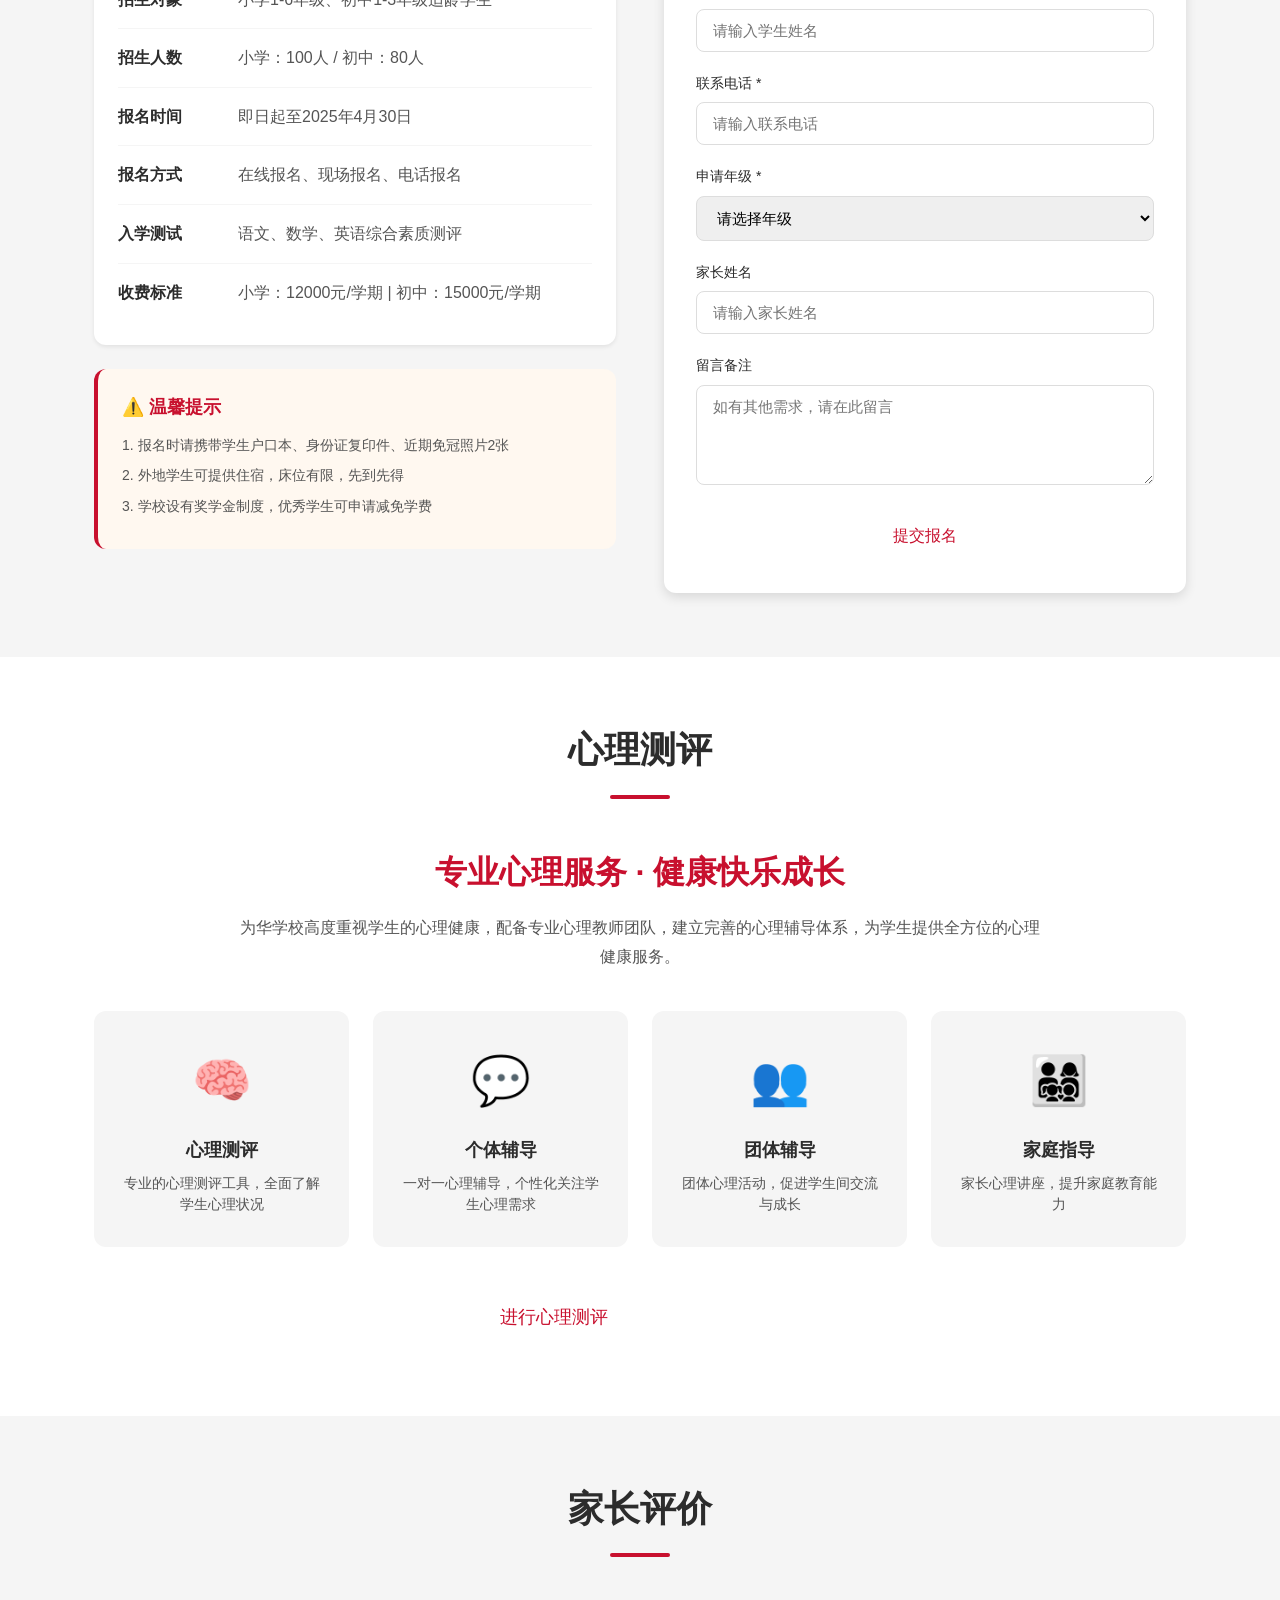
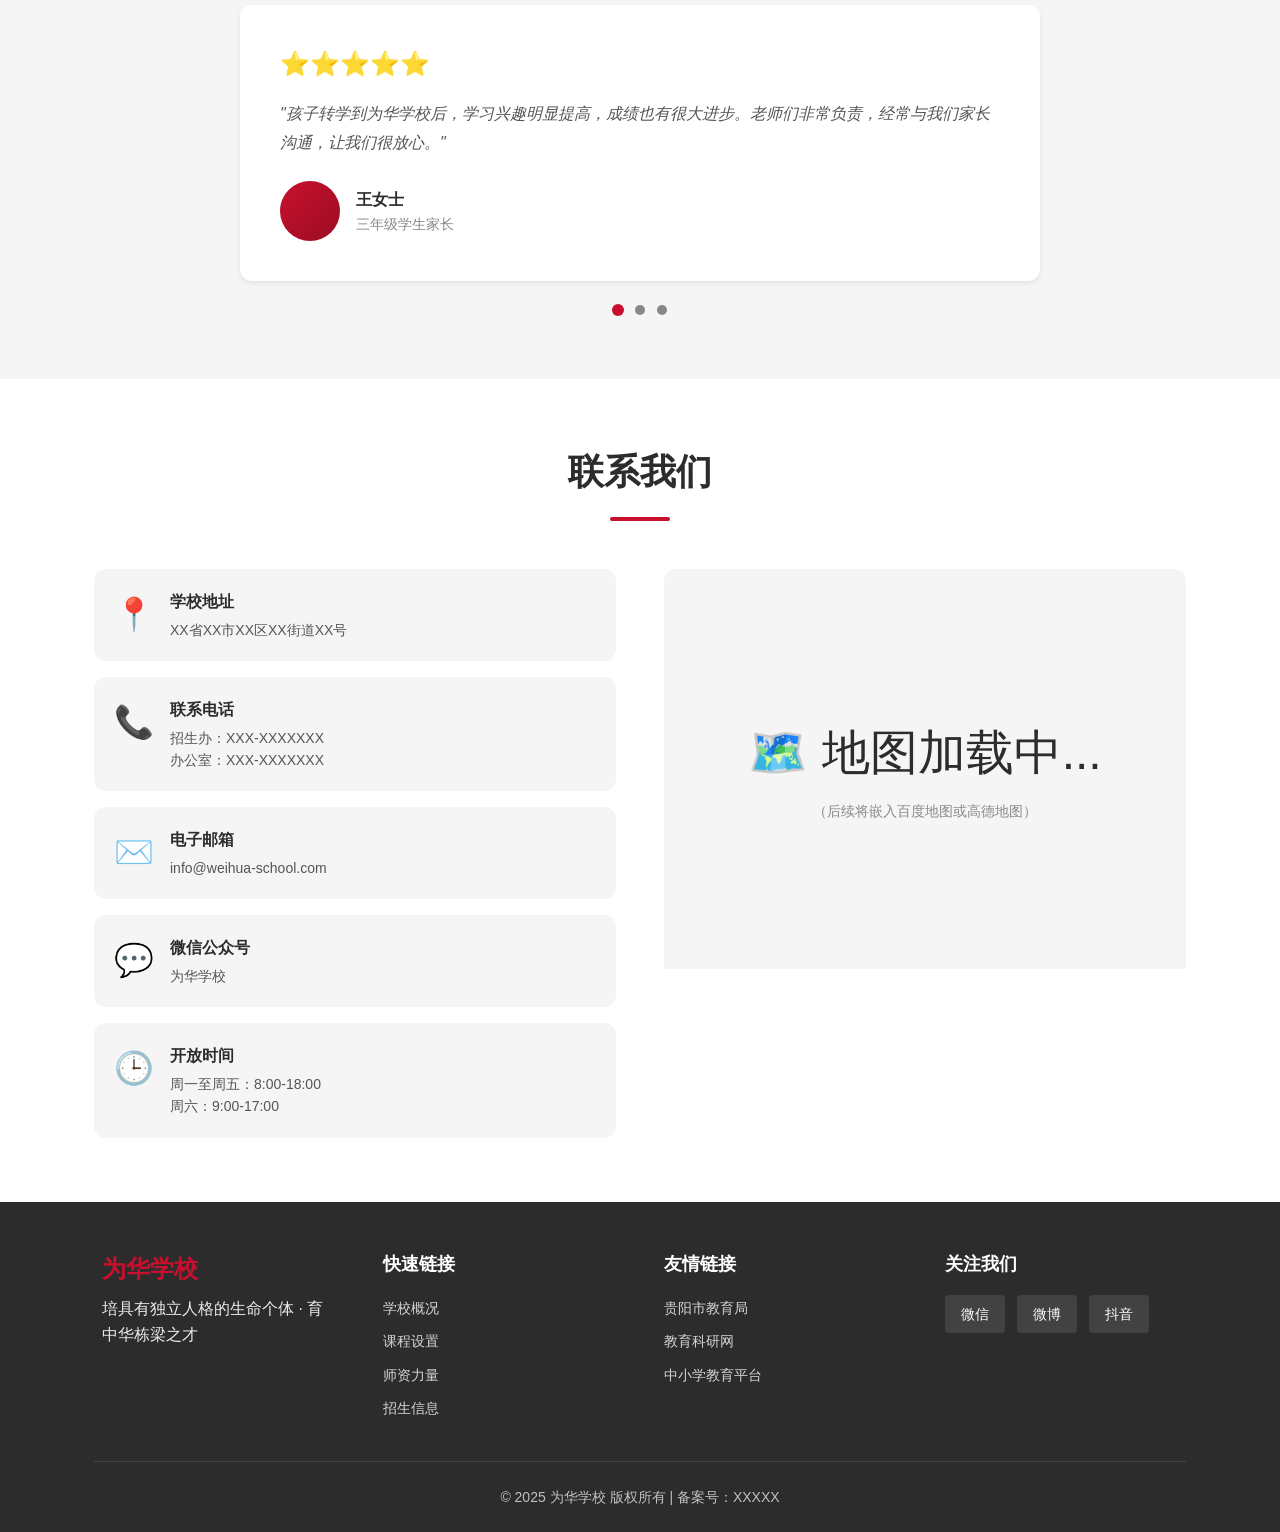
==== commit 5ee157f9: "更新首页友情链䧿：添加贵阳市教育局官网" ====
--- a/index.html
+++ b/index.html
@@ -615,7 +615,7 @@
                 <div class="footer-section">
                     <h4 class="footer-heading">友情链接</h4>
                     <ul class="footer-links">
-                        <li><a href="#">教育局官网</a></li>
+                        <li><a href="https://jyj.guiyang.gov.cn/" target="_blank">贵阳市教育局</a></li>
                         <li><a href="#">教育科研网</a></li>
                         <li><a href="#">中小学教育平台</a></li>
                     </ul>
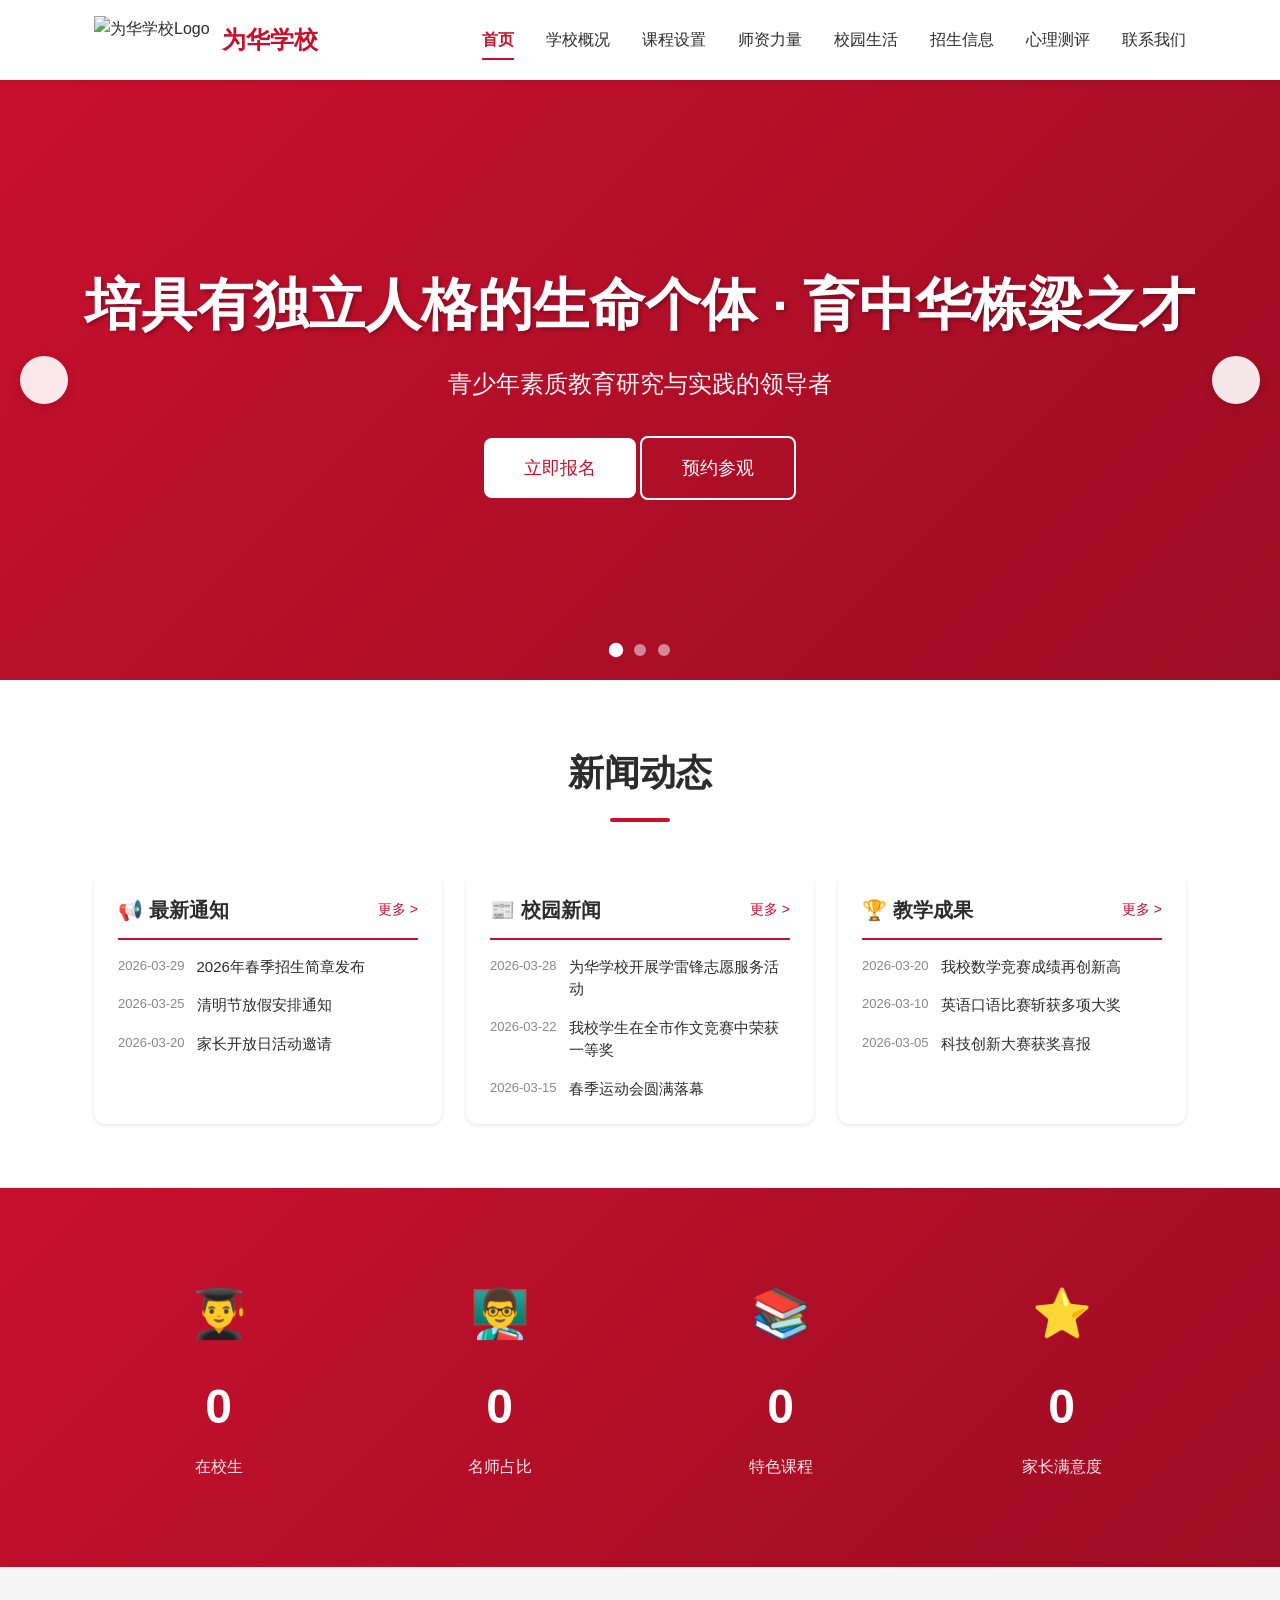
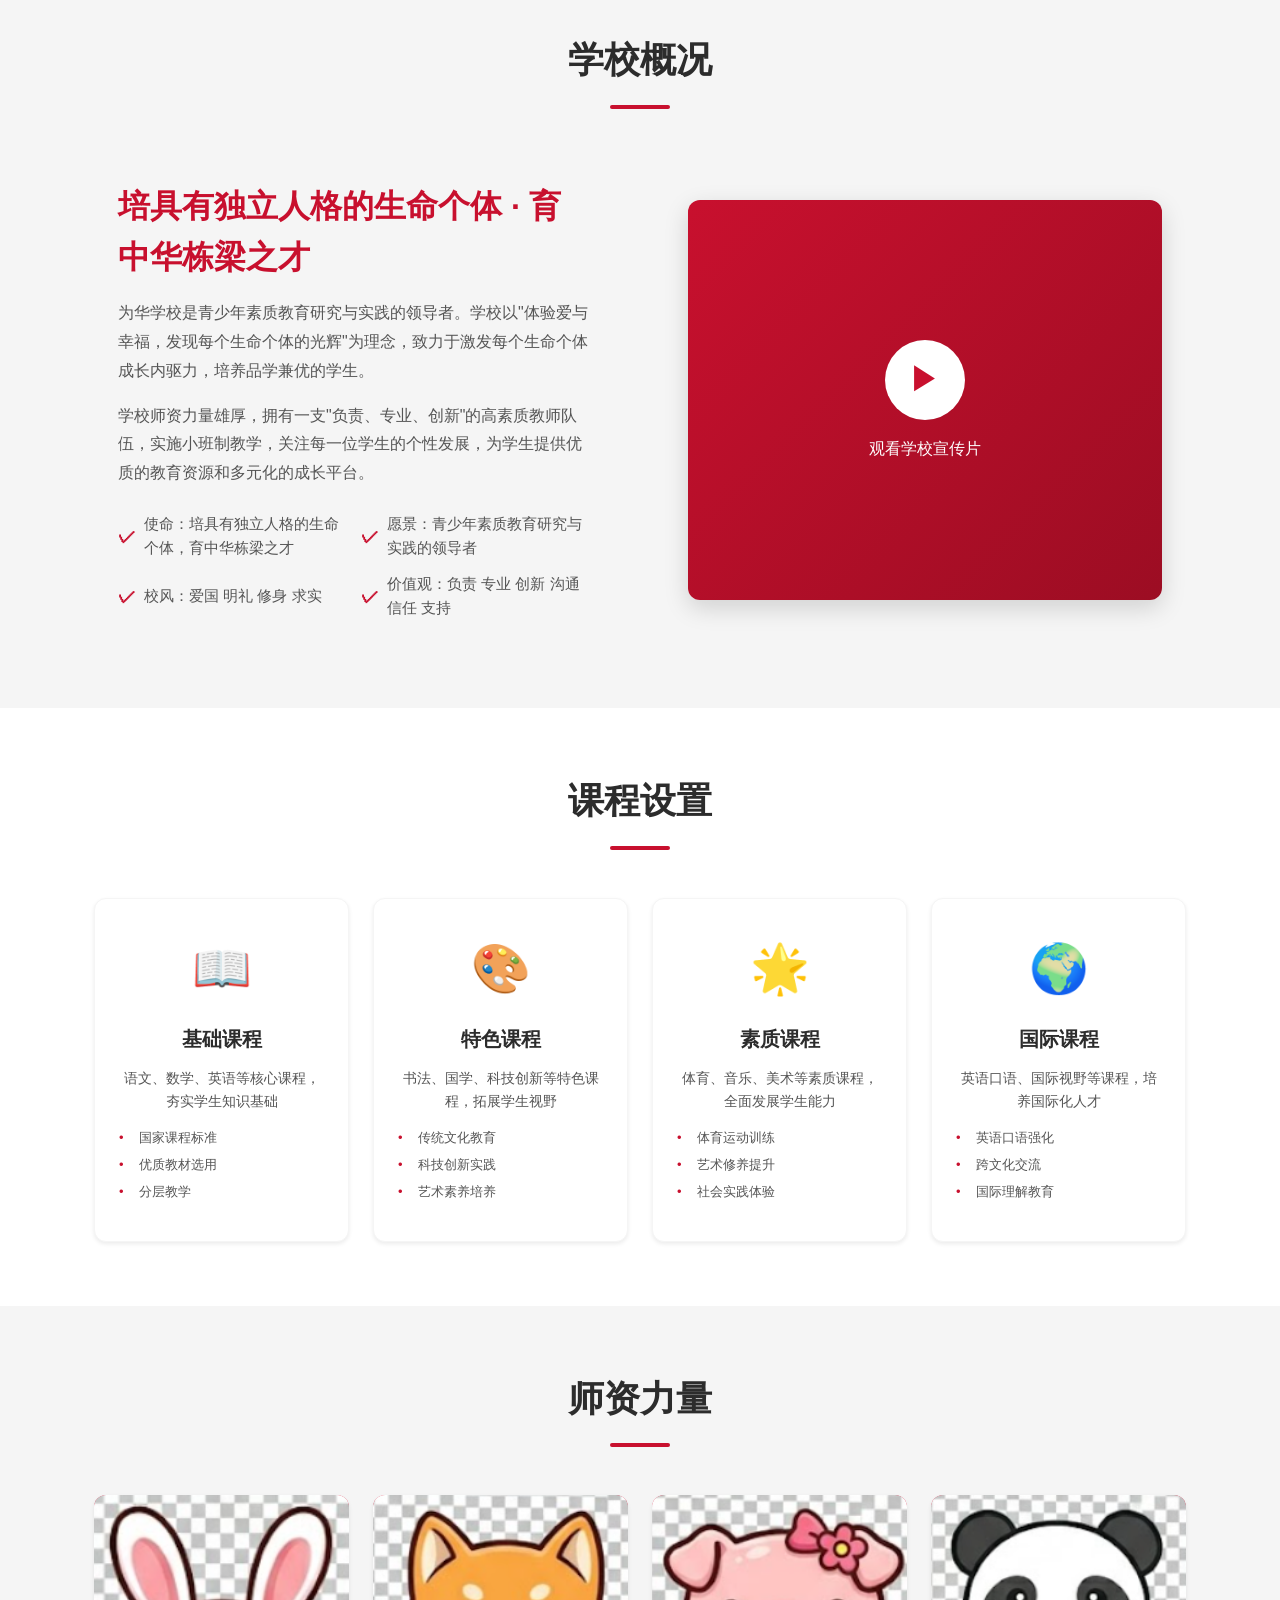
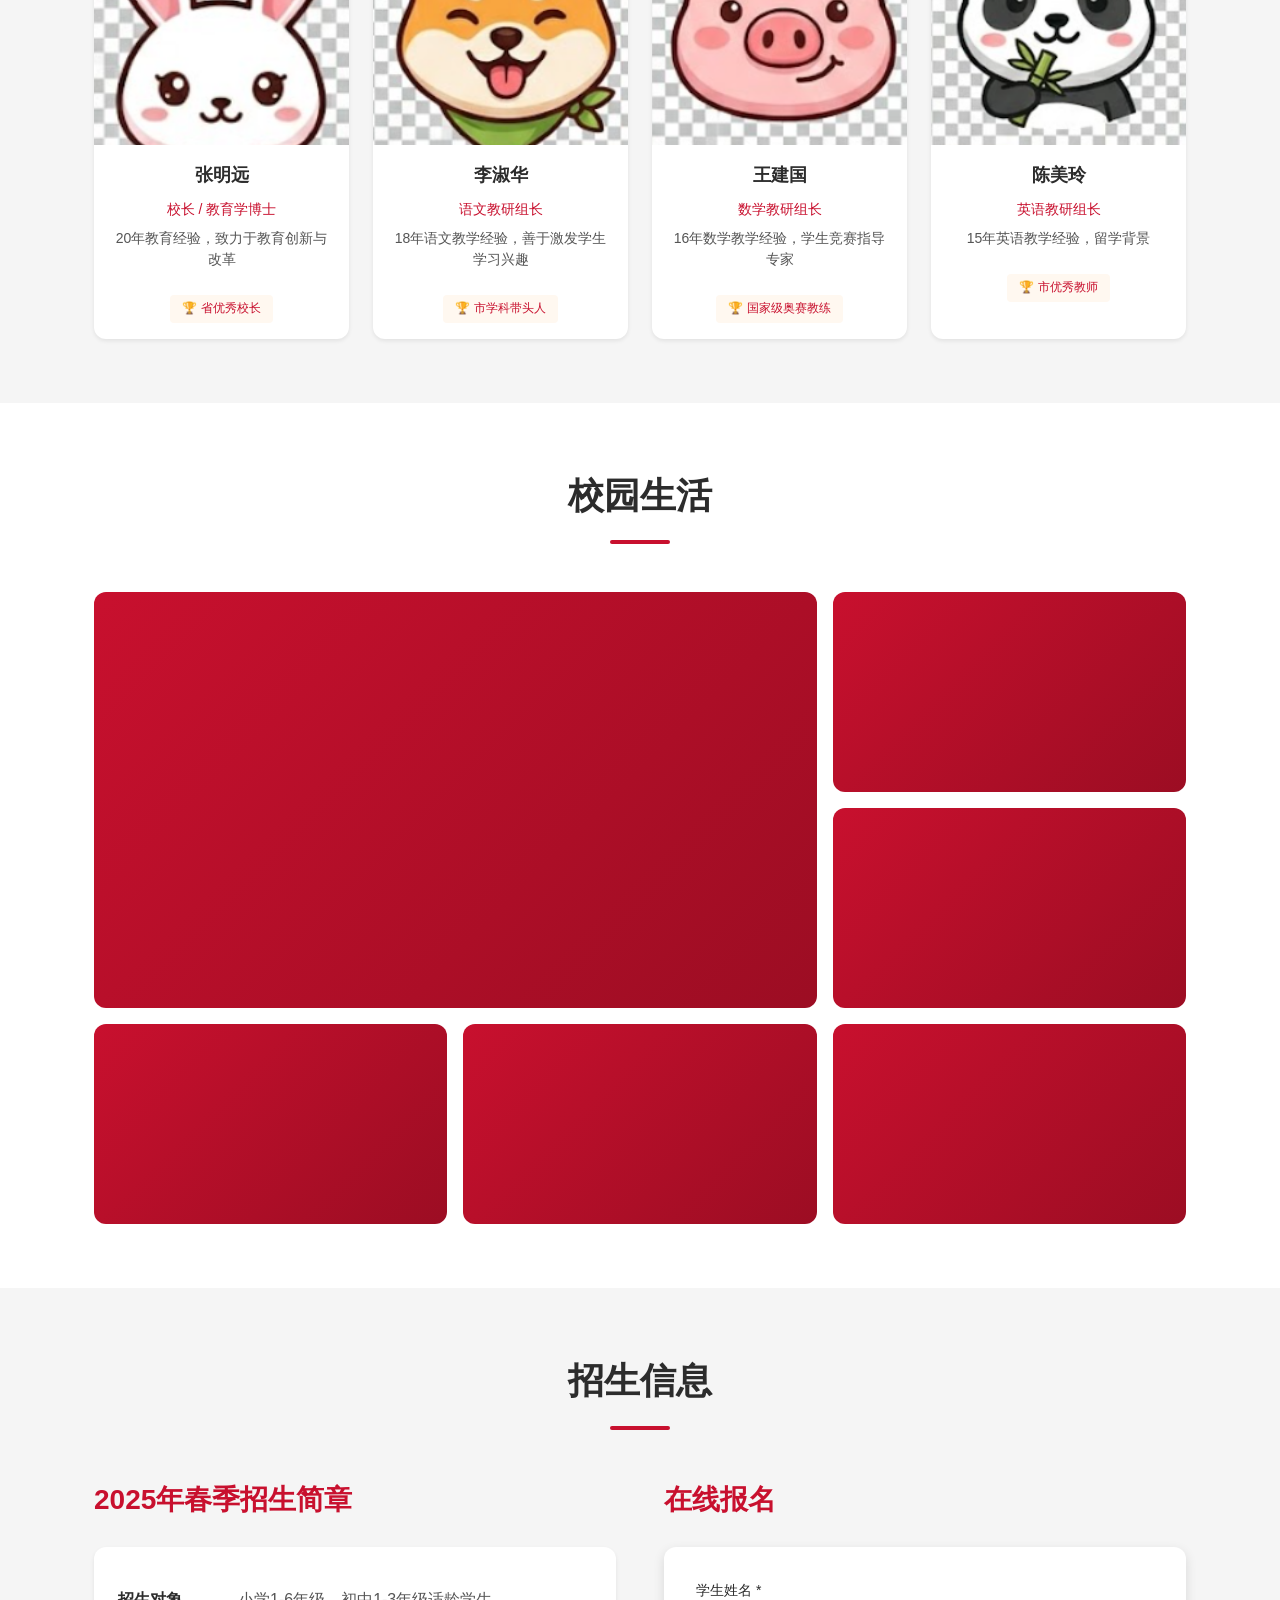
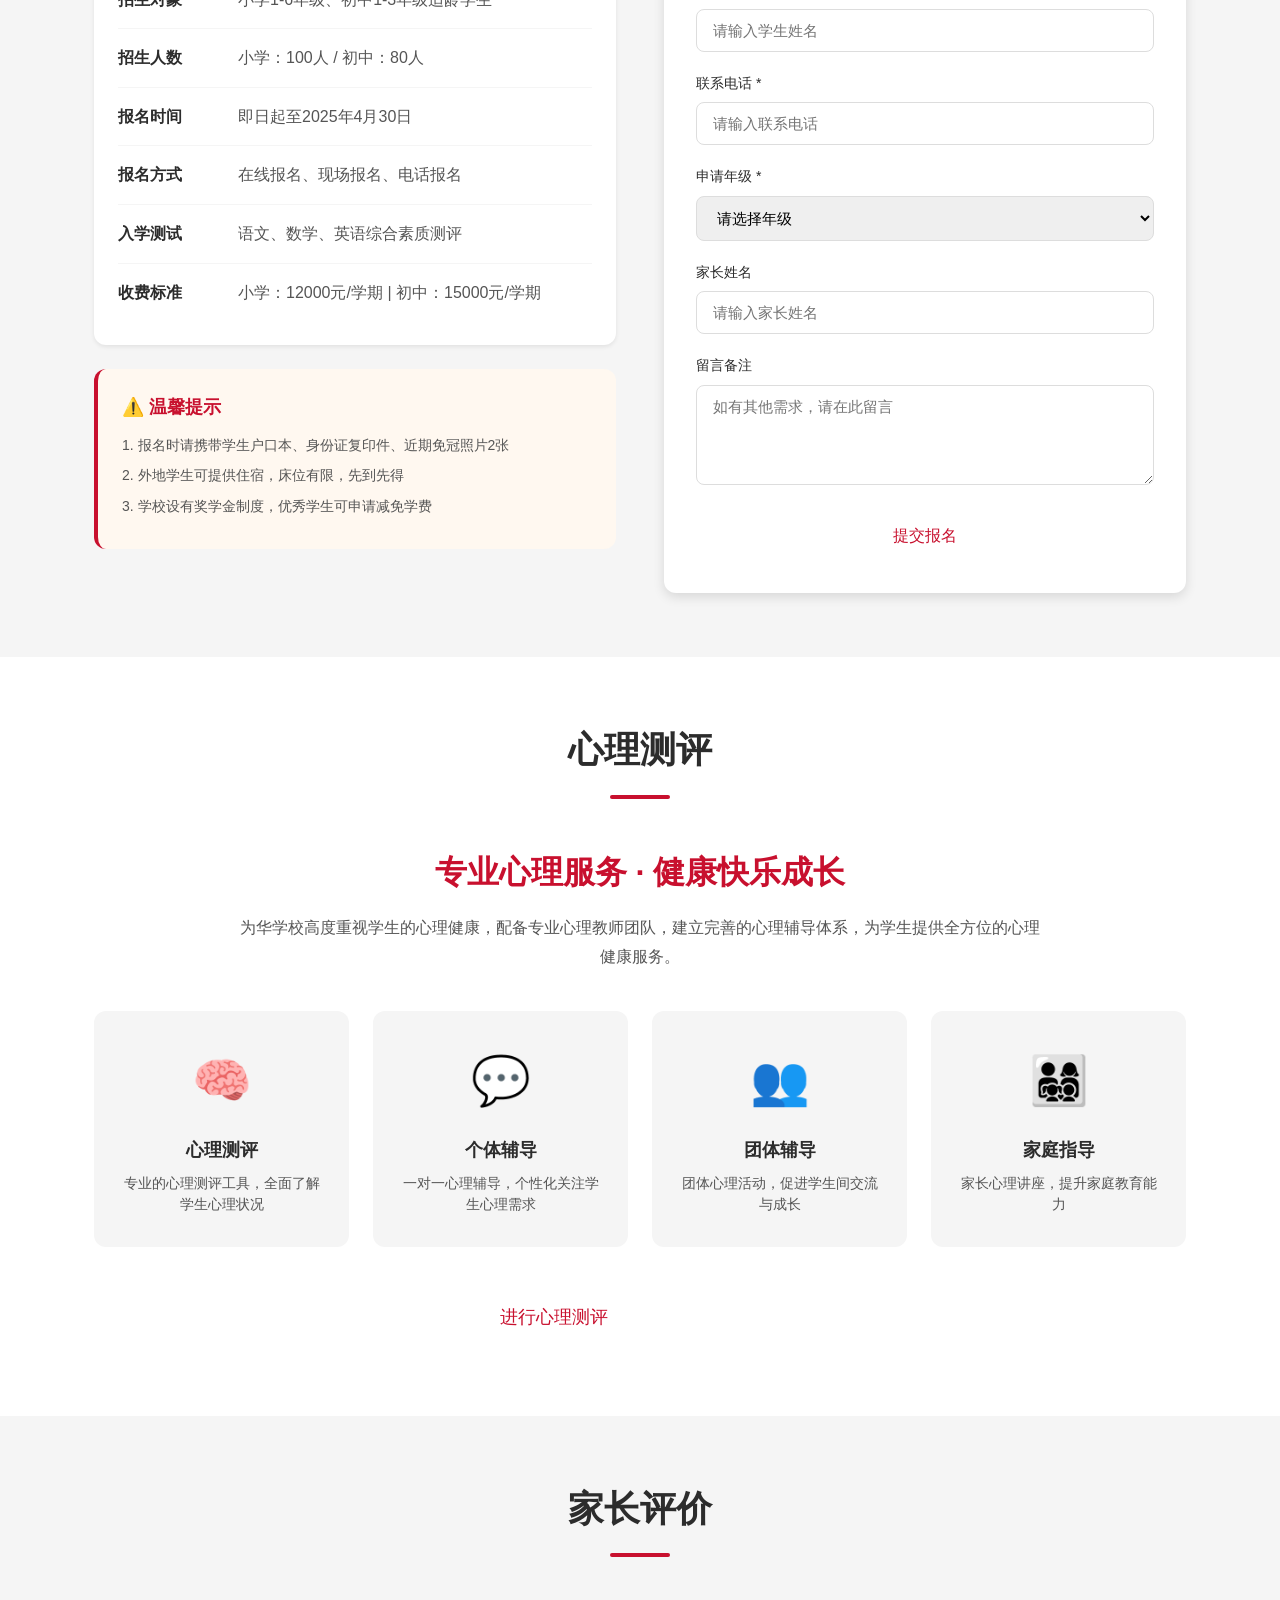
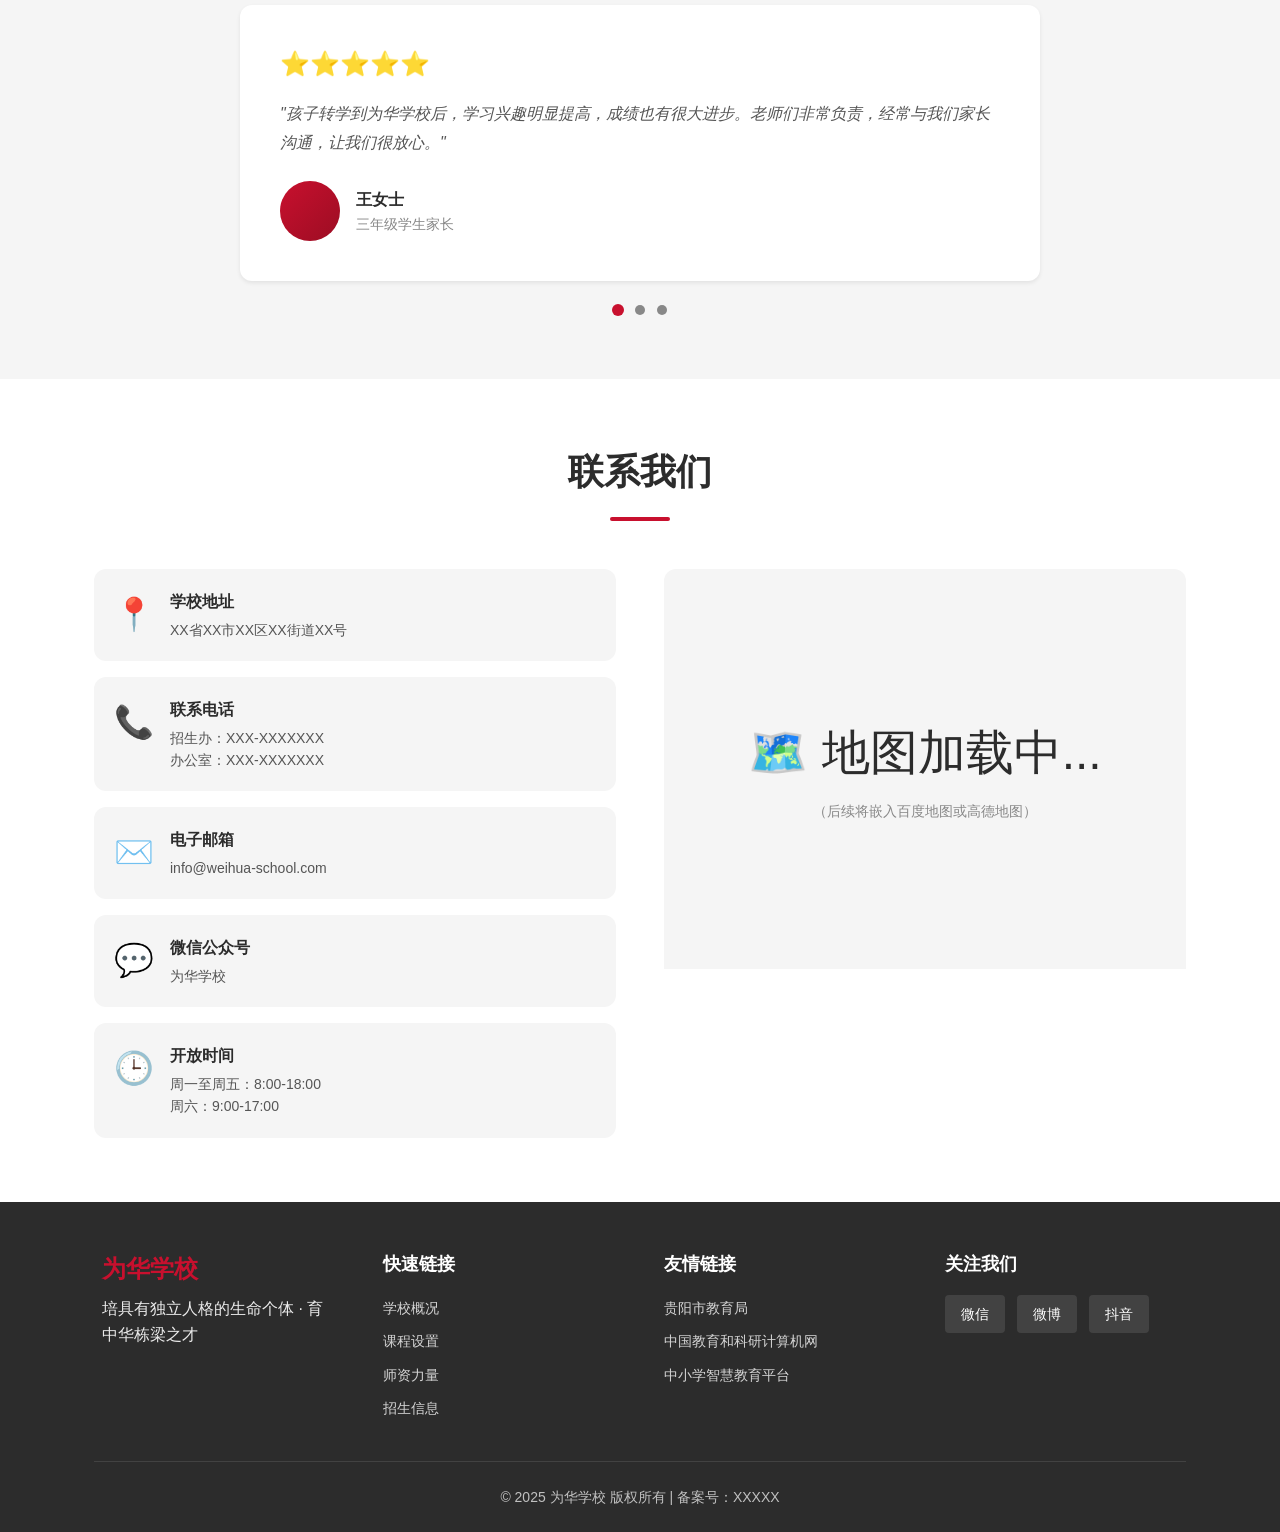
==== commit 2afe11b2: "更新友情链䧿：添加教育网和智慧教育平台链接" ====
--- a/index.html
+++ b/index.html
@@ -616,8 +616,8 @@
                     <h4 class="footer-heading">友情链接</h4>
                     <ul class="footer-links">
                         <li><a href="https://jyj.guiyang.gov.cn/" target="_blank">贵阳市教育局</a></li>
-                        <li><a href="#">教育科研网</a></li>
-                        <li><a href="#">中小学教育平台</a></li>
+                        <li><a href="https://www.edu.cn/" target="_blank">中国教育和科研计算机网</a></li>
+                        <li><a href="https://basic.smartedu.cn/" target="_blank">中小学智慧教育平台</a></li>
                     </ul>
                 </div>
                 <div class="footer-section">
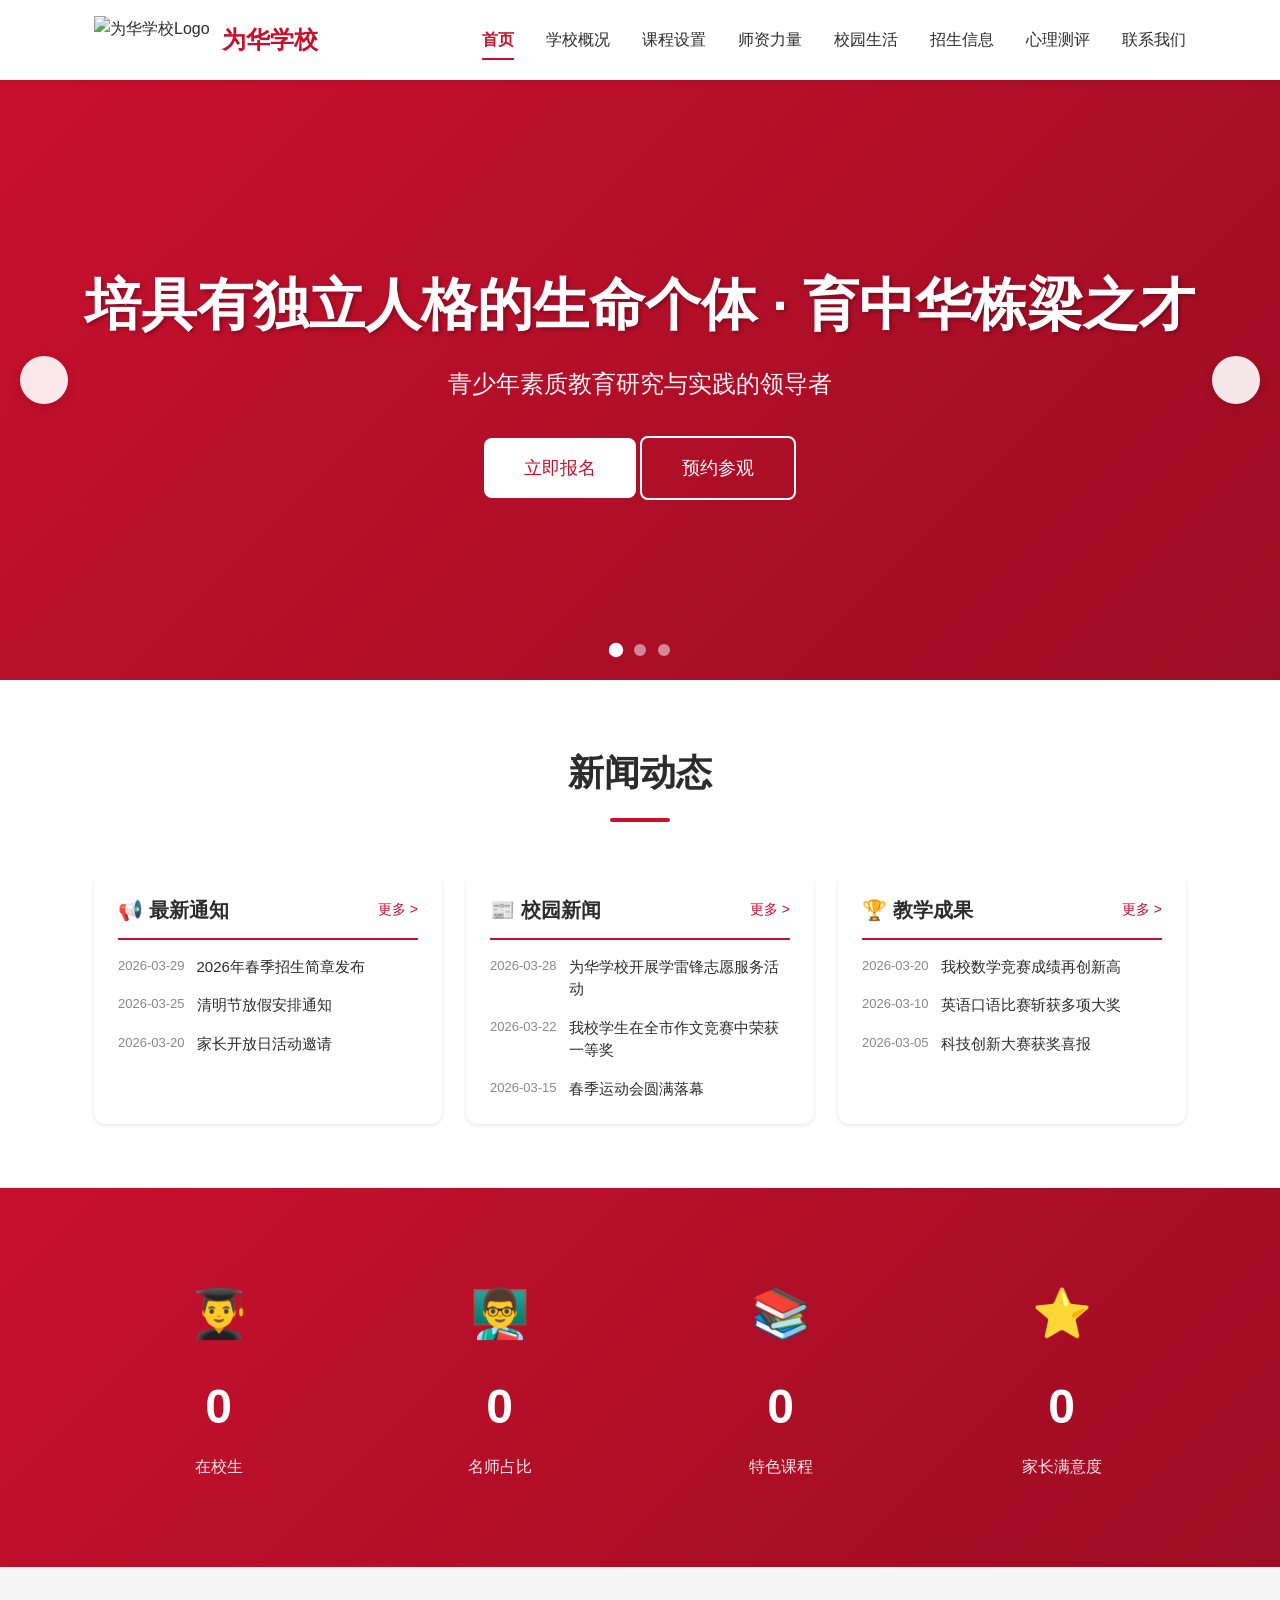
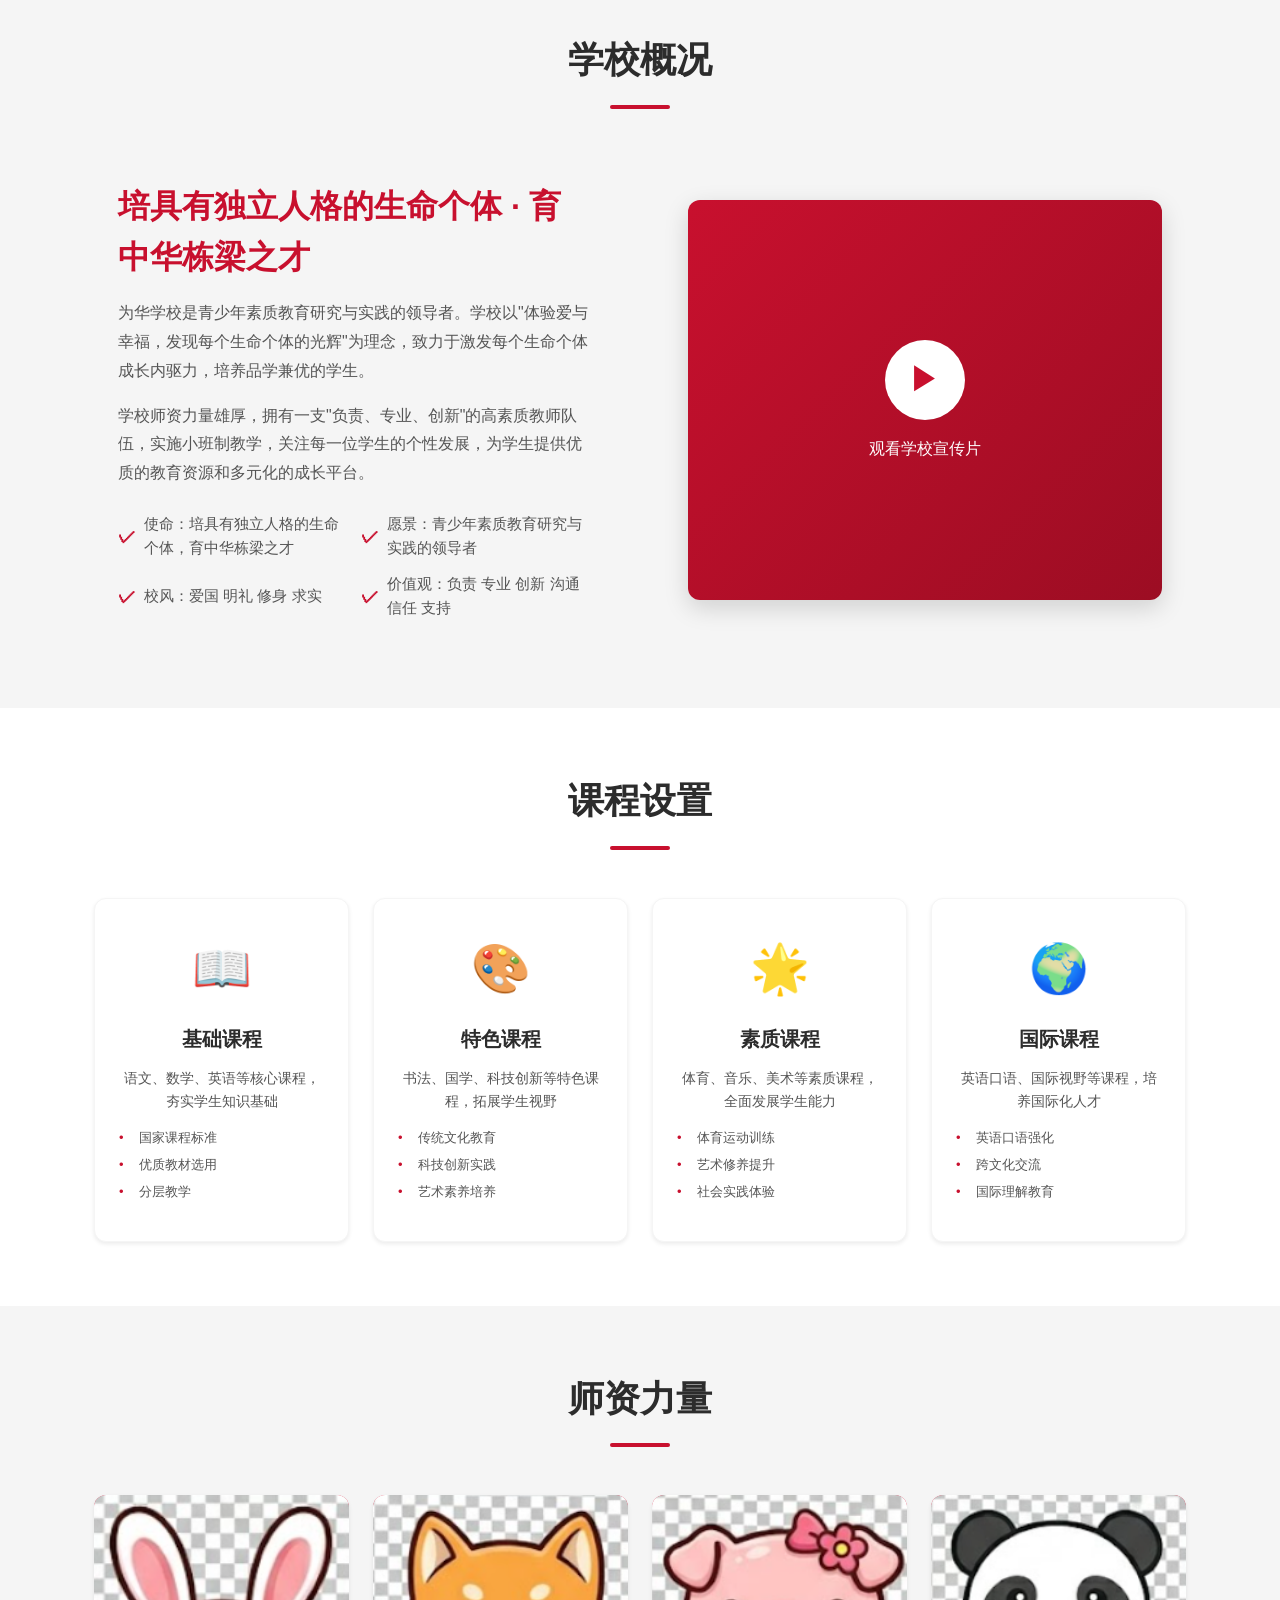
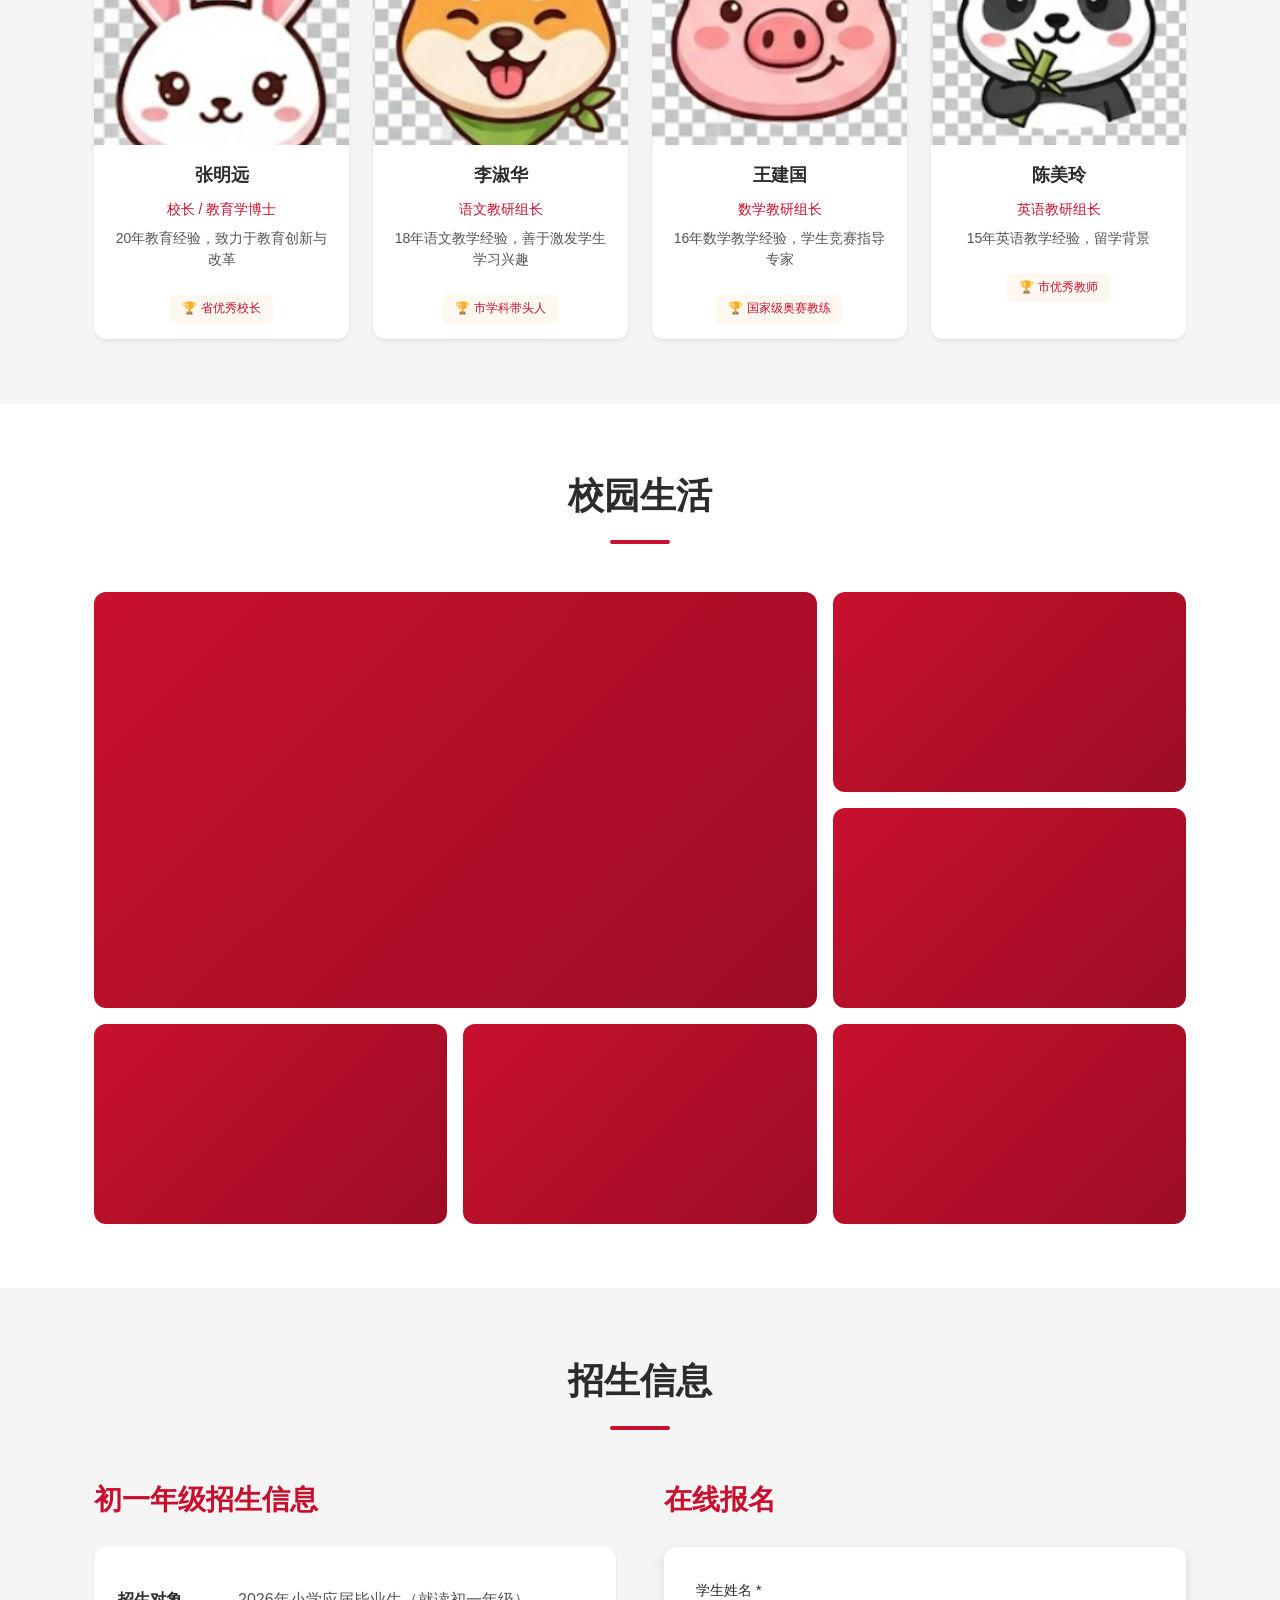
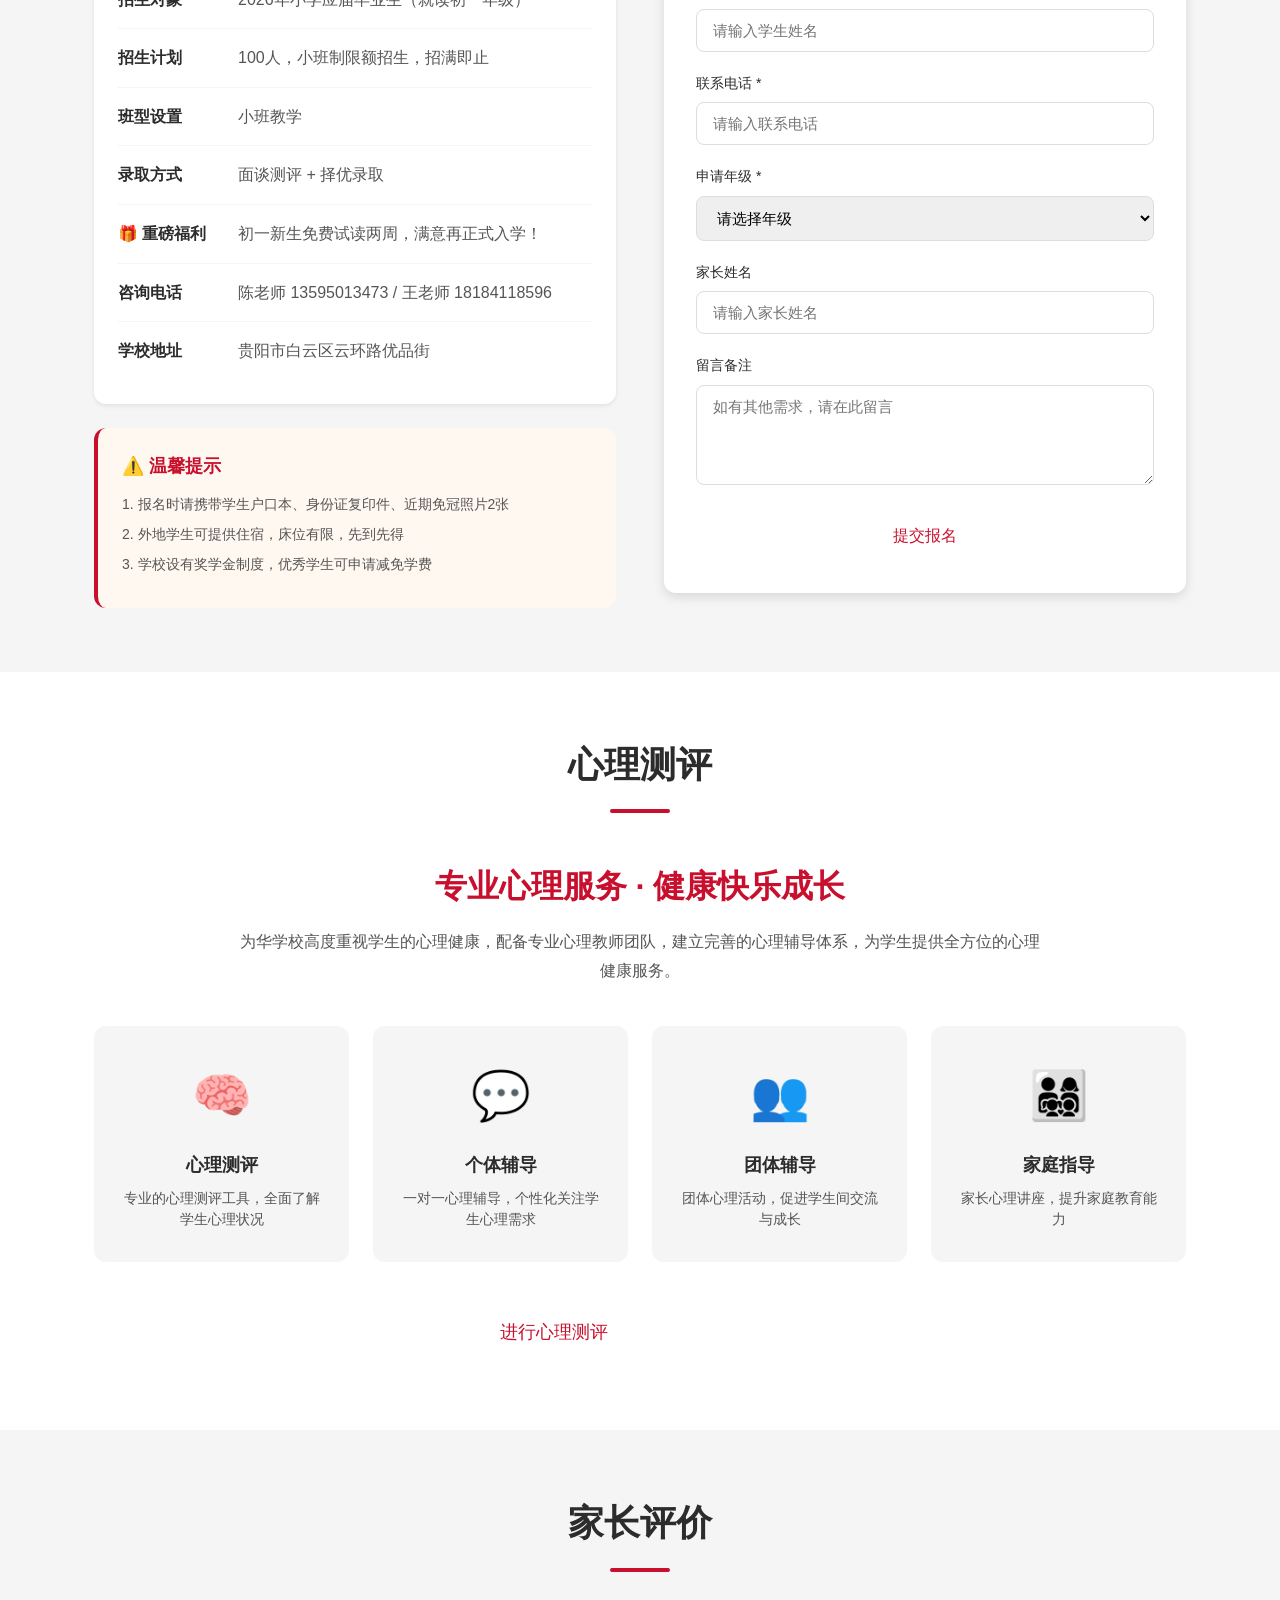
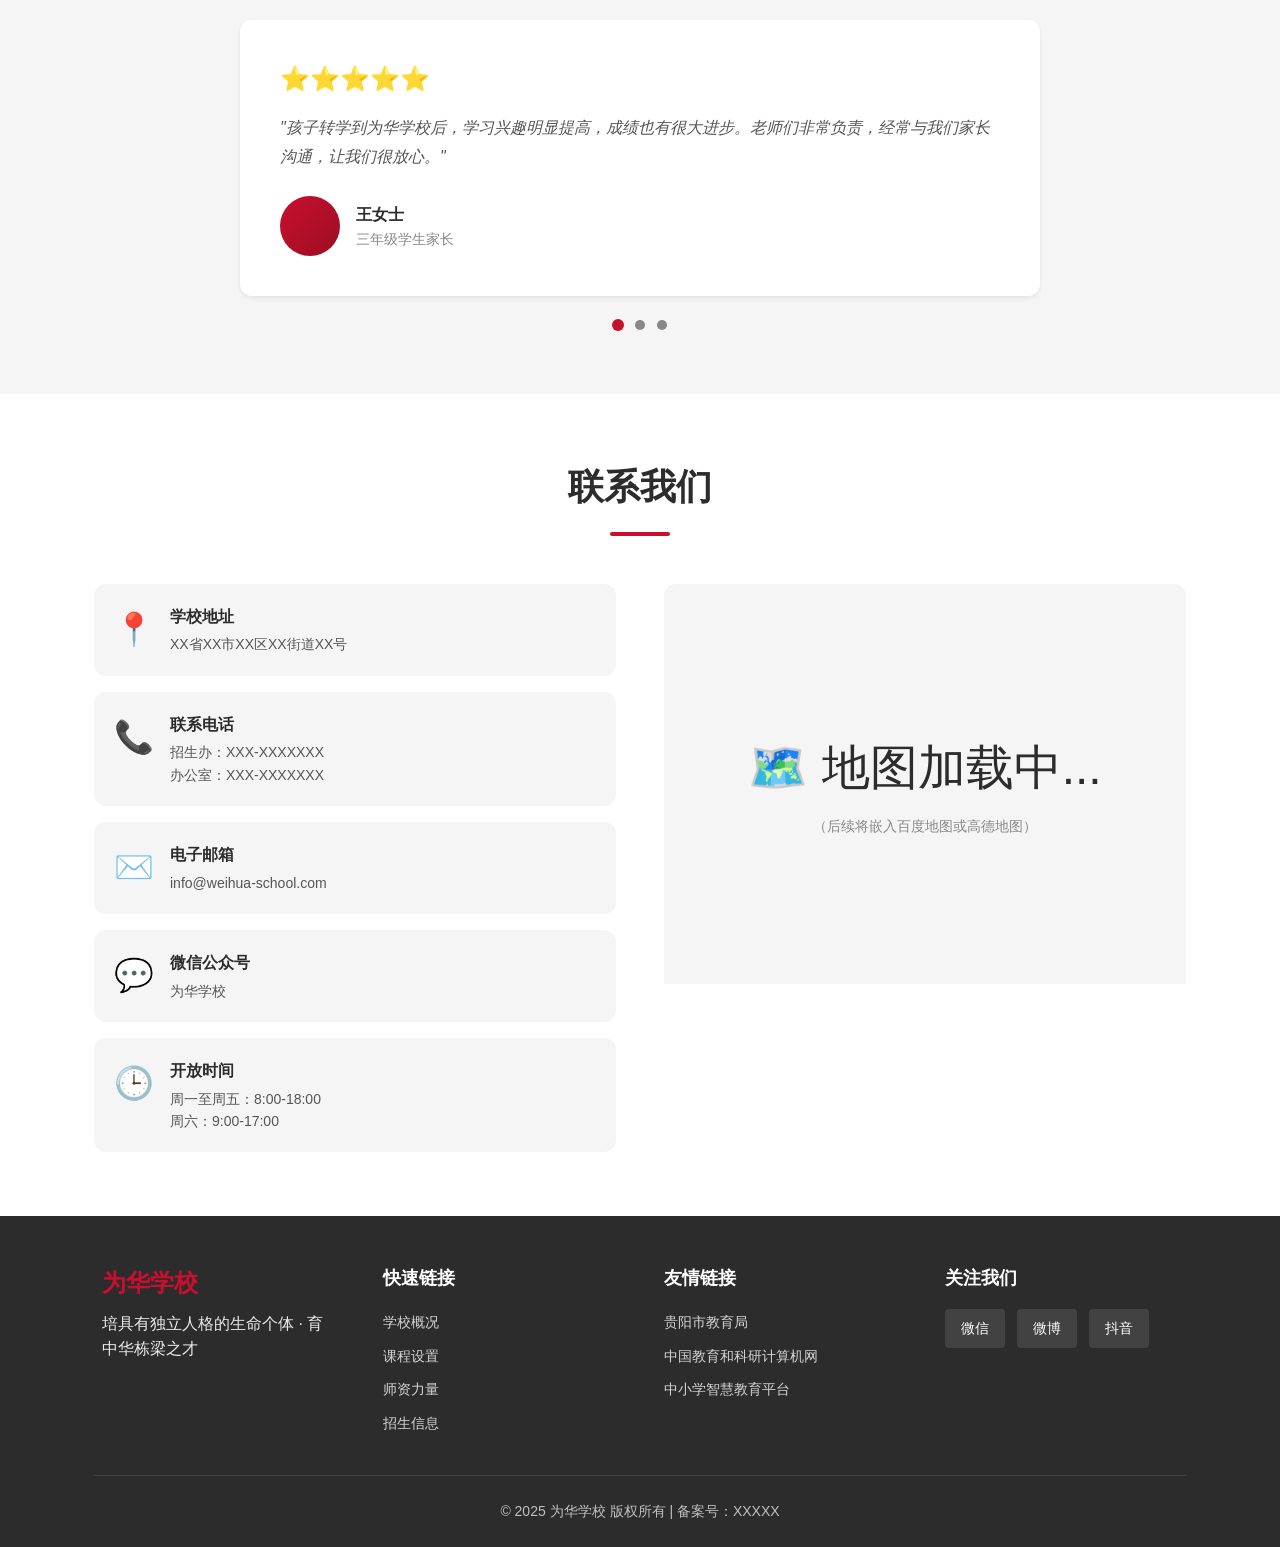
==== commit 281e74de: "更新首页招生信息为初一年级招生内容" ====
--- a/index.html
+++ b/index.html
@@ -18,14 +18,14 @@
                 <span class="logo-text">为华学校</span>
             </div>
             <ul class="nav-menu">
-                <li><a href="#" class="nav-link active">首页</a></li>
-                <li><a href="#" class="nav-link">学校概况</a></li>
-                <li><a href="#" class="nav-link">课程设置</a></li>
-                <li><a href="#" class="nav-link">师资力量</a></li>
-                <li><a href="#" class="nav-link">校园生活</a></li>
-                <li><a href="#" class="nav-link">招生信息</a></li>
-                <li><a href="#" class="nav-link">心理测评</a></li>
-                <li><a href="#" class="nav-link">联系我们</a></li>
+                <li><a href="index.html" class="nav-link active">首页</a></li>
+                <li><a href="about.html" class="nav-link">学校概况</a></li>
+                <li><a href="courses.html" class="nav-link">课程设置</a></li>
+                <li><a href="teachers.html" class="nav-link">师资力量</a></li>
+                <li><a href="campus-life.html" class="nav-link">校园生活</a></li>
+                <li><a href="admissions.html" class="nav-link">招生信息</a></li>
+                <li><a href="psych-test.html" class="nav-link">心理测评</a></li>
+                <li><a href="contact.html" class="nav-link">联系我们</a></li>
             </ul>
             <button class="mobile-menu-btn">
                 <span></span>
@@ -371,31 +371,35 @@
             </div>
             <div class="admissions-content">
                 <div class="admissions-info">
-                    <h3 class="admissions-subtitle">2025年春季招生简章</h3>
+                    <h3 class="admissions-subtitle">初一年级招生信息</h3>
                     <div class="admissions-table">
                         <div class="table-row">
                             <div class="table-label">招生对象</div>
-                            <div class="table-value">小学1-6年级、初中1-3年级适龄学生</div>
+                            <div class="table-value">2026年小学应届毕业生（就读初一年级）</div>
                         </div>
                         <div class="table-row">
-                            <div class="table-label">招生人数</div>
-                            <div class="table-value">小学：100人 / 初中：80人</div>
+                            <div class="table-label">招生计划</div>
+                            <div class="table-value">100人，小班制限额招生，招满即止</div>
                         </div>
                         <div class="table-row">
-                            <div class="table-label">报名时间</div>
-                            <div class="table-value">即日起至2025年4月30日</div>
+                            <div class="table-label">班型设置</div>
+                            <div class="table-value">小班教学</div>
                         </div>
                         <div class="table-row">
-                            <div class="table-label">报名方式</div>
-                            <div class="table-value">在线报名、现场报名、电话报名</div>
+                            <div class="table-label">录取方式</div>
+                            <div class="table-value">面谈测评 + 择优录取</div>
+                        </div>
+                        <div class="table-row highlight">
+                            <div class="table-label">🎁 重磅福利</div>
+                            <div class="table-value">初一新生免费试读两周，满意再正式入学！</div>
                         </div>
                         <div class="table-row">
-                            <div class="table-label">入学测试</div>
-                            <div class="table-value">语文、数学、英语综合素质测评</div>
+                            <div class="table-label">咨询电话</div>
+                            <div class="table-value">陈老师 13595013473 / 王老师 18184118596</div>
                         </div>
                         <div class="table-row">
-                            <div class="table-label">收费标准</div>
-                            <div class="table-value">小学：12000元/学期 | 初中：15000元/学期</div>
+                            <div class="table-label">学校地址</div>
+                            <div class="table-value">贵阳市白云区云环路优品街</div>
                         </div>
                     </div>
                     <div class="admissions-notice">
--- a/css/style.css
+++ b/css/style.css
@@ -1158,3 +1158,25 @@
         display: flex;
     }
 }
+
+/* ========== 视频容器 ========== */
+.video-container {
+    display: flex;
+    justify-content: center;
+    margin-top: 32px;
+}
+
+.video-container video {
+    width: 100%;
+    max-width: 900px;
+    border-radius: 12px;
+    box-shadow: 0 10px 40px rgba(0,0,0,0.15);
+}
+
+/* 视频区块副标题 */
+.section-subtitle {
+    font-size: 16px;
+    color: var(--text-medium);
+    margin-top: 12px;
+    text-align: center;
+}
